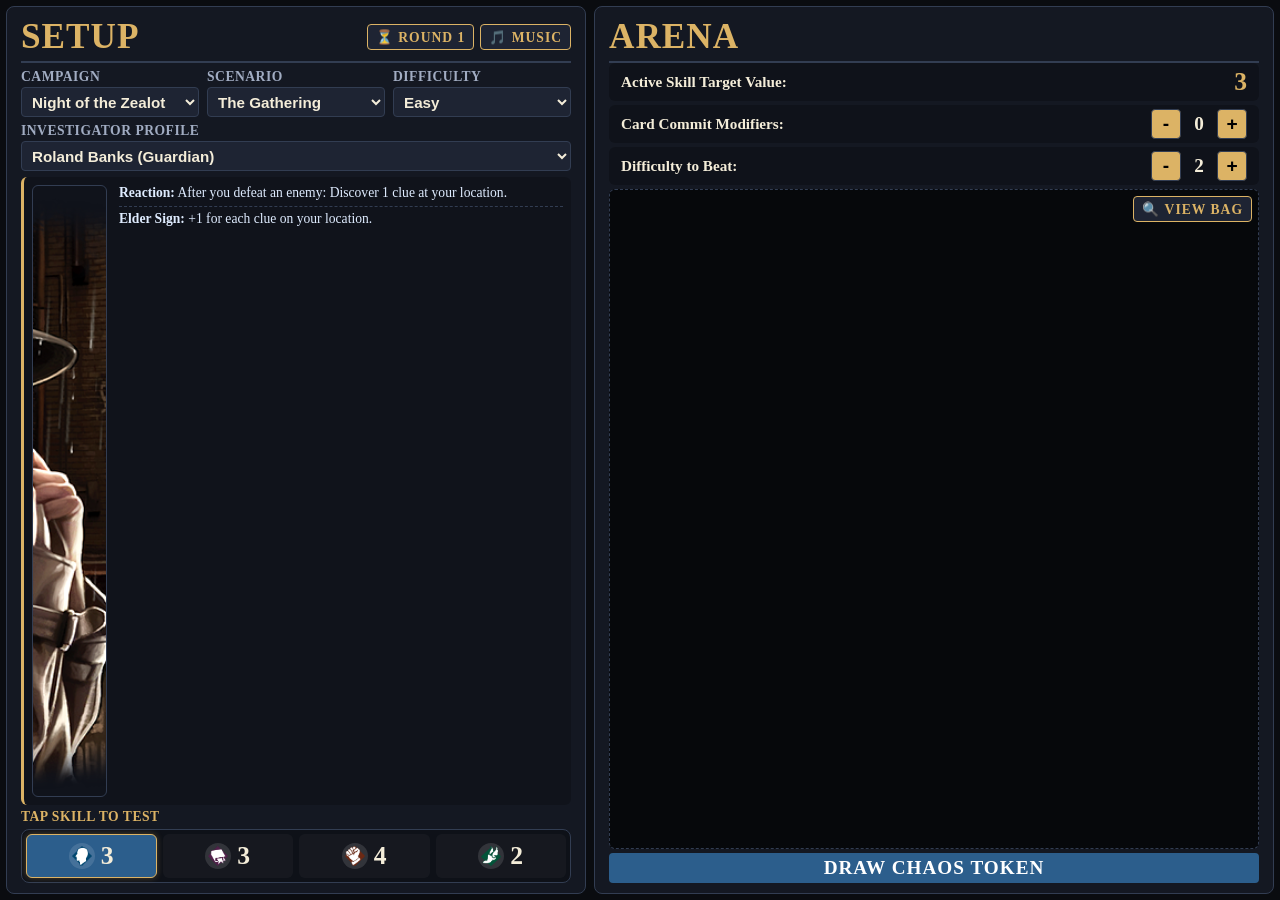
==== index.html @ d0d14a9a "new all versio 2 v2" ====
<!DOCTYPE html>
<html lang="en">
<head>
  <meta charset="UTF-8">
  <meta name="viewport" content="width=device-width, initial-scale=1.0, maximum-scale=1.0, user-scalable=no">
  <title>Arkham Horror Companion App - Enhanced Landscape</title>
  <link rel="icon" href="images/icons/favicon.png">
  <style>
    /* Embed the original Teutonic font family */
    @font-face {
      font-family: 'Teutonic';
      src: url('fonts/teutonic.ttf') format('truetype'),
           url('fonts/Teutonic-Mediaeval.ttf') format('truetype');
      font-weight: normal;
      font-style: normal;
    }

    :root {
      --bg-dark: #0a0c10;
      --panel-bg: #141822;
      --panel-border: #323d52;
      --accent-gold: #dcb365;
      --accent-blue: #2c5e8c;
      --text-light: #f4edd9;
      --text-muted: #a1acc2;
      --success-green: #348a53;
      --fail-red: #aa3333;
      --alert-orange: #ff9900;

      --compact-height: 30px;
    }

    * {
      box-sizing: border-box;
      user-select: none;
      -webkit-tap-highlight-color: transparent;
      margin: 0;
      padding: 0;
    }

    body {
      background-color: var(--bg-dark);
      color: var(--text-light);
      font-family: 'Georgia', serif;
      font-size: 1.15rem;
      width: 100vw;
      height: 100vh;
      overflow: hidden;
      display: flex;
      padding: 6px;
      gap: 8px;
    }

    /* Column Framework */
    .panel {
      background: var(--panel-bg);
      border: 1px solid var(--panel-border);
      border-radius: 8px;
      padding: 10px 14px;
      display: flex;
      flex-direction: column;
      justify-content: space-between;
      height: 100%;
    }

    .left-panel { flex: 1.1; }
    .right-panel { flex: 1.3; }

    h3 {
      font-family: 'Teutonic', 'Georgia', serif;
      font-size: 2.2rem;
      text-transform: uppercase;
      letter-spacing: 1px;
      border-bottom: 2px solid var(--panel-border);
      padding-bottom: 4px;
      color: var(--accent-gold);
      display: flex;
      justify-content: space-between;
      align-items: center;
    }

    .header-controls {
      display: flex;
      gap: 6px;
    }

    /* Form Setup layout rules */
    .setup-row {
      display: grid;
      grid-template-columns: repeat(3, 1fr);
      gap: 8px;
      margin: 6px 0;
    }

    .form-group {
      display: flex;
      flex-direction: column;
    }

    label {
      font-size: 0.85rem;
      font-weight: bold;
      color: var(--text-muted);
      margin-bottom: 2px;
      text-transform: uppercase;
      letter-spacing: 0.5px;
    }

    select {
      width: 100%;
      height: var(--compact-height);
      padding: 0 6px;
      background: #1e2433;
      color: var(--text-light);
      border: 1px solid var(--panel-border);
      border-radius: 4px;
      font-size: 0.95rem;
      font-weight: bold;
    }

    /* Tappable Skill Badge Interface */
    .skills-row {
      display: flex;
      justify-content: space-between;
      background: rgba(0, 0, 0, 0.3);
      padding: 4px;
      border-radius: 8px;
      border: 1px solid var(--panel-border);
      margin-top: 4px;
      gap: 6px;
    }

    .stat-badge {
      flex: 1;
      height: 44px;
      display: flex;
      align-items: center;
      justify-content: center;
      gap: 6px;
      font-family: 'Teutonic', 'Georgia', serif;
      font-weight: bold;
      font-size: 1.6rem;
      cursor: pointer;
      border-radius: 6px;
      border: 1px solid transparent;
      transition: background 0.2s, border-color 0.2s;
      background: rgba(255, 255, 255, 0.03);
    }

    .stat-badge:hover {
      background: rgba(255, 255, 255, 0.08);
    }

    .stat-badge.active-test {
      background: var(--accent-blue);
      border-color: var(--accent-gold);
      box-shadow: 0 0 6px rgba(220, 179, 101, 0.3);
    }

    .stat-circle {
      width: 26px;
      height: 26px;
      border-radius: 50%;
      background: rgba(255, 255, 255, 0.12);
      display: flex;
      align-items: center;
      justify-content: center;
      padding: 3px;
    }

    .stat-circle img {
      width: 100%;
      height: 100%;
      object-fit: contain;
    }

    /* Investigator Layout Profile */
    .profile-card {
      display: flex;
      gap: 12px;
      background: rgba(0, 0, 0, 0.2);
      padding: 8px;
      border-radius: 6px;
      margin: 4px 0;
      flex: 1;
      min-height: 0;
      border-left: 3px solid var(--accent-gold);
      position: relative;
    }

    .portrait {
      width: 75px;
      height: auto;
      border-radius: 6px;
      object-fit: cover;
      border: 1px solid var(--panel-border);
    }

    .ability-text {
      flex: 1;
      font-size: 0.85rem;
      line-height: 1.25;
      overflow-y: auto;
      color: #dfecff;
    }

    /* Visual Active Attention Flag for Elder Sign */
    .elder-flag {
      display: none;
      background: var(--alert-orange);
      color: #000;
      font-family: 'Teutonic', sans-serif;
      font-size: 1rem;
      font-weight: bold;
      text-align: center;
      padding: 4px;
      border-radius: 4px;
      margin-bottom: 4px;
      animation: pulseAlert 1s infinite alternate;
    }

    @keyframes pulseAlert {
      0% { opacity: 0.7; }
      100% { opacity: 1; background: #fff000; }
    }

    /* Calculator Rows */
    .calc-row {
      display: flex;
      justify-content: space-between;
      align-items: center;
      background: rgba(0,0,0,0.25);
      padding: 4px 12px;
      border-radius: 6px;
      margin-bottom: 4px;
      min-height: var(--compact-height);
    }

    .calc-row span {
      font-size: 0.95rem;
      font-weight: bold;
    }

    .counter-control {
      display: flex;
      align-items: center;
      gap: 8px;
    }

    .counter-control button {
      width: var(--compact-height);
      height: var(--compact-height);
      border-radius: 4px;
      border: 1px solid var(--panel-border);
      background: var(--accent-gold);
      color: #000;
      font-size: 1.2rem;
      font-weight: bold;
      cursor: pointer;
      display: flex;
      align-items: center;
      justify-content: center;
    }

    /* Action Buttons */
    .btn {
      width: 100%;
      height: var(--compact-height);
      background: var(--accent-blue);
      color: white;
      border: none;
      border-radius: 4px;
      font-family: 'Teutonic', 'Georgia', serif;
      font-weight: bold;
      font-size: 1.2rem;
      cursor: pointer;
      text-transform: uppercase;
      letter-spacing: 1px;
      display: flex;
      align-items: center;
      justify-content: center;
    }

    .btn-utility {
      background: #1e2433;
      border: 1px solid var(--accent-gold);
      color: var(--accent-gold);
      height: 26px;
      padding: 0 8px;
      font-size: 0.85rem;
      width: auto;
    }

    /* Draw Stage Theatre area */
    .token-theater {
      flex: 1;
      display: flex;
      flex-direction: column;
      align-items: center;
      justify-content: center;
      background: #06080b;
      border: 1px dashed var(--panel-border);
      border-radius: 6px;
      margin-bottom: 4px;
      position: relative;
    }

    .theater-top-controls {
      position: absolute;
      top: 6px;
      right: 6px;
      z-index: 10;
    }

    .animated-token {
      width: 58px;
      height: 58px;
      border-radius: 50%;
      display: flex;
      align-items: center;
      justify-content: center;
      transform: scale(0);
    }

    .animated-token img {
      width: 100%;
      height: 100%;
      object-fit: contain;
    }

    .spin-roll {
      animation: bg3Roll 0.6s cubic-bezier(0.175, 0.885, 0.32, 1.275) forwards;
    }

    @keyframes bg3Roll {
      0% { transform: scale(0.3) rotate(0deg); }
      70% { transform: scale(1.2) rotate(720deg); }
      100% { transform: scale(1) rotate(1080deg); }
    }

    .result-banner {
      font-family: 'Teutonic', 'Georgia', serif;
      font-size: 1.6rem;
      font-weight: bold;
      text-transform: uppercase;
      margin-top: 2px;
    }

    .campaign-rule-ticker {
      font-size: 0.8rem;
      color: var(--text-muted);
      text-align: center;
      padding: 0 8px;
      font-style: italic;
    }

    /* Popover Modal Engines */
    .modal-overlay {
      display: none;
      position: fixed;
      inset: 0;
      background: rgba(0,0,0,0.85);
      z-index: 1000;
      justify-content: center;
      align-items: center;
    }

    .modal-window {
      background: var(--panel-bg);
      border: 2px solid var(--accent-gold);
      border-radius: 8px;
      padding: 16px;
      width: 85%;
      max-width: 500px;
    }

    /* Chaos Bag Viewer Grid Styles */
    .bag-token-grid {
      display: flex;
      flex-wrap: wrap;
      gap: 8px;
      margin: 12px 0;
      max-height: 180px;
      overflow-y: auto;
      background: rgba(0,0,0,0.3);
      padding: 10px;
      border-radius: 6px;
      border: 1px solid var(--panel-border);
    }

    .mini-token-badge {
      background: #1e2433;
      border: 1px solid var(--panel-border);
      padding: 4px 8px;
      border-radius: 4px;
      font-size: 0.9rem;
      font-weight: bold;
      color: var(--accent-gold);
      display: flex;
      align-items: center;
      gap: 4px;
    }

    /* Accessible Audio Controller Dashboard */
    .audio-dashboard {
      background: #06080b;
      padding: 6px 12px;
      border-radius: 6px;
      margin: 8px 0;
      display: flex;
      align-items: center;
      gap: 12px;
      height: 44px;
    }

    .audio-btn {
      background: var(--accent-gold);
      color: #000;
      border: none;
      height: var(--compact-height);
      padding: 0 12px;
      font-size: 0.9rem;
      border-radius: 4px;
      cursor: pointer;
      font-weight: bold;
    }

    .scrubber {
      flex: 1;
      height: var(--compact-height);
      accent-color: var(--accent-gold);
      cursor: pointer;
    }

    .track-list {
      display: flex;
      flex-direction: column;
      gap: 4px;
      max-height: 120px;
      overflow-y: auto;
    }

    .track-item {
      background: #1e2433;
      height: var(--compact-height);
      padding: 0 10px;
      border-radius: 4px;
      cursor: pointer;
      font-size: 0.9rem;
      font-weight: bold;
      display: flex;
      align-items: center;
      justify-content: space-between;
    }

    .track-item.active {
      background: var(--accent-blue);
    }
  </style>
</head>
<body>

  <!-- LEFT PANEL: INFRASTRUCTURE & ACTIVE PROFILE INTERFACE -->
  <div class="panel left-panel">
    <div>
      <h3>Setup 
        <div class="header-controls">
          <button id="btn-round-tracker" class="btn btn-utility" onclick="adjustRound(1)" oncontextmenu="event.preventDefault(); adjustRound(-1);">⏳ Round 1</button>
          <button class="btn btn-utility" onclick="toggleMusicModal(true)">🎵 Music</button>
        </div>
      </h3>
      
      <div class="setup-row">
        <div class="form-group">
          <label>Campaign</label>
          <select id="campaign-select" onchange="updateChaosBag()">
            <option value="notz">Night of the Zealot</option>
            <option value="dunwich">The Dunwich Legacy</option>
            <option value="carcosa">Path to Carcosa</option>
            <option value="brethren">Brethren of Ash</option>
          </select>
        </div>

        <div class="form-group">
          <label>Scenario</label>
          <select id="scenario-select" onchange="updateChaosBag()">
            <!-- Loaded Dynamically -->
          </select>
        </div>

        <div class="form-group">
          <label>Difficulty</label>
          <select id="difficulty-select" onchange="updateChaosBag()">
            <option value="easy" selected>Easy</option>
            <option value="standard">Standard</option>
            <option value="hard">Hard</option>
            <option value="expert">Expert</option>
          </select>
        </div>
      </div>

      <div class="form-group" style="margin-bottom: 2px;">
        <label>Investigator Profile</label>
        <select id="investigator-select" onchange="loadInvestigatorProfile()">
          <!-- Dynamic Generation Loop -->
        </select>
      </div>
    </div>

    <!-- Active Profile Metadata Container with Dynamic Elder Flag Alert Banner -->
    <div class="profile-card">
      <img id="card-portrait" class="portrait" src="images/investigators/roland.png" alt="Portrait">
      <div class="ability-text">
        <div id="elder-sign-alert" class="elder-flag">⚠️ TAKE ACTION: TRIGGER ELDER SIGN!</div>
        <div id="card-ability" style="margin-bottom:4px;"></div>
        <div id="card-elder" style="border-top:1px dashed var(--panel-border); padding-top:4px;"></div>
      </div>
    </div>

    <!-- Tappable Stats Block Header -->
    <div>
      <label style="color: var(--accent-gold); display: block; margin-bottom: 2px;">Tap Skill to Test</label>
      <div class="skills-row">
        <div id="badge-will" class="stat-badge" onclick="selectTestSkill('will')">
          <div class="stat-circle"><img src="images/icons/invest_willpower.png" alt="Will"></div>
          <span id="stat-will">3</span>
        </div>
        <div id="badge-intellect" class="stat-badge" onclick="selectTestSkill('intellect')">
          <div class="stat-circle"><img src="images/icons/invest_intellect.png" alt="Intellect"></div>
          <span id="stat-intellect">3</span>
        </div>
        <div id="badge-combat" class="stat-badge" onclick="selectTestSkill('combat')">
          <div class="stat-circle"><img src="images/icons/invest_combat.png" alt="Combat"></div>
          <span id="stat-combat">4</span>
        </div>
        <div id="badge-agility" class="stat-badge" onclick="selectTestSkill('agility')">
          <div class="stat-circle"><img src="images/icons/invest_agility.png" alt="Agility"></div>
          <span id="stat-agility">2</span>
        </div>
      </div>
    </div>
  </div>

  <!-- RIGHT PANEL: TESTING GROUNDS -->
  <div class="panel right-panel">
    <h3 style="font-size: 2.2rem;">Arena</h3>

    <div class="calc-row">
      <span>Active Skill Target Value:</span>
      <span id="val-base-skill" style="font-family: 'Teutonic', serif; font-size: 1.6rem; color: var(--accent-gold);">3</span>
    </div>

    <div class="calc-row">
      <span>Card Commit Modifiers:</span>
      <div class="counter-control">
        <button onclick="adjustCommit(-1)">-</button>
        <span id="val-commit" style="font-size: 1.2rem; font-weight: bold; min-width: 20px; text-align: center;">0</span>
        <button onclick="adjustCommit(1)">+</button>
      </div>
    </div>

    <div class="calc-row">
      <span>Difficulty to Beat:</span>
      <div class="counter-control">
        <button onclick="adjustTarget(-1)">-</button>
        <span id="val-target" style="font-size: 1.2rem; font-weight: bold; min-width: 20px; text-align: center;">2</span>
        <button onclick="adjustTarget(1)">+</button>
      </div>
    </div>

    <!-- Screen Animation Center Area -->
    <div class="token-theater">
      <div class="theater-top-controls">
        <button class="btn btn-utility" onclick="toggleBagModal(true)">🔍 View Bag</button>
      </div>
      <div id="token-graphic" class="animated-token"></div>
      <div id="test-outcome-msg" class="result-banner"></div>
      <div id="token-effect-desc" class="campaign-rule-ticker"></div>
    </div>

    <button class="btn" onclick="drawChaosToken()">Draw Chaos Token</button>
  </div>

  <!-- PLAYOVER AUDIO SYSTEM CONTAINER MODAL -->
  <div id="music-modal" class="modal-overlay">
    <div class="modal-window">
      <h3 style="margin-bottom: 10px;">Audio Suite</h3>
      <audio id="audio-player" src="music/music01.mp4" loop></audio>

      <div class="audio-dashboard">
        <button class="audio-btn" id="play-btn" onclick="togglePlay()">▶ Play</button>
        <input type="range" id="track-scrubber" class="scrubber" value="0" min="0" max="100" oninput="scrubAudio()">
      </div>

      <div class="track-list">
        <div class="track-item active" onclick="loadTrack(this, 'music/music01.mp4')"><span>Ambient Environment 01</span><span>🎵</span></div>
        <div class="track-item" onclick="loadTrack(this, 'music/music02.mp4')"><span>Ambient Environment 02</span><span>🎵</span></div>
        <div class="track-item" onclick="loadTrack(this, 'music/music03.mp4')"><span>Ambient Environment 03</span><span>🎵</span></div>
      </div>

      <button class="btn" style="margin-top: 14px; background: var(--fail-red);" onclick="toggleMusicModal(false)">Close Audio</button>
    </div>
  </div>

  <!-- CHAOS BAG INSPECTION MODAL -->
  <div id="bag-modal" class="modal-overlay">
    <div class="modal-window">
      <h3 style="margin-bottom: 10px;">Chaos Bag Contents</h3>
      <p style="font-size: 0.85rem; color: var(--text-muted); margin-bottom: 4px;">Current tokens loaded for calculation rules:</p>
      
      <div id="bag-contents-grid" class="bag-token-grid">
        <!-- Loaded Dynamically -->
      </div>

      <button class="btn" style="margin-top: 14px; background: var(--accent-blue);" onclick="toggleBagModal(false)">Back to Arena</button>
    </div>
  </div>

  <script>
    const tokenImageMap = {
      '0': 'images/icons/chaos_0.png', '-1': 'images/icons/chaos_minus1.png', '-2': 'images/icons/chaos_minus2.png',
      '-3': 'images/icons/chaos_minus3.png', '-4': 'images/icons/chaos_minus4.png', '-5': 'images/icons/chaos_minus5.png',
      '-6': 'images/icons/chaos_minus6.png', '-7': 'images/icons/chaos_minus7.png', '-8': 'images/icons/chaos_minus8.png',
      '+1': 'images/icons/chaos_plus1.png',
      '💀': 'images/icons/chaos_skull.png', '👹': 'images/icons/chaos_cultist.png',
      '📜': 'images/icons/chaos_tablet.png', 'AUTO-FAIL': 'images/icons/chaos_fail.png',
      '🌟': 'images/icons/chaos_elder.png'
    };

    const campaignScenarios = {
      notz: [{ id: 'gathering', name: 'The Gathering' }, { id: 'masks', name: 'Midnight Masks' }, { id: 'devourer', name: 'The Devourer Below' }],
      dunwich: [{ id: 'extracurricular', name: 'Extracurricular Activity' }, { id: 'house', name: 'The House Always Wins' }],
      carcosa: [{ id: 'curtain', name: 'Curtain Call' }, { id: 'last_king', name: 'The Last King' }],
      brethren: [{ id: 'flames', name: 'Spreading Flames' }, { id: 'mirrors', name: 'Smoke and Mirrors' }]
    };

    const chaosBagPresets = {
      notz: {
        easy: ['+1', '+1', '0', '0', '0', '-1', '-1', '-1', '-2', '-2', '💀', '👹', '🌟', 'AUTO-FAIL'],
        standard: ['+1', '0', '0', '-1', '-1', '-2', '-3', '-4', '💀', '👹', '📜', 'AUTO-FAIL', '🌟']
      },
      dunwich: {
        easy: ['+1', '+1', '0', '0', '0', '-1', '-1', '-1', '-2', '-3', '💀', '👹', '🌟', 'AUTO-FAIL'],
        standard: ['+1', '0', '-1', '-1', '-2', '-2', '-3', '-4', '💀', '👹', '🌟', 'AUTO-FAIL']
      },
      carcosa: {
        easy: ['+1', '+1', '0', '0', '0', '-1', '-1', '-1', '-2', '-3', '💀', '👹', '🌟', 'AUTO-FAIL'],
        standard: ['+1', '0', '-1', '-1', '-2', '-2', '-3', '-4', '💀', '👹', '🌟', 'AUTO-FAIL']
      },
      brethren: {
        easy: ['+1', '+1', '0', '0', '0', '-1', '-1', '-1', '-2', '-3', '💀', '👹', '🌟', 'AUTO-FAIL'],
        standard: ['+1', '0', '-1', '-1', '-2', '-2', '-3', '-4', '💀', '👹', '🌟', 'AUTO-FAIL']
      }
    };

    const investigators = {
      roland: { name: "Roland Banks", classId: "Guardian", will: 3, intellect: 3, combat: 4, agility: 2, ability: "<b>Reaction:</b> After you defeat an enemy: Discover 1 clue at your location.", elder: "<b>Elder Sign:</b> +1 for each clue on your location.", img: "images/investigators/roland.png" },
      daisy: { name: "Daisy Walker", classId: "Seeker", will: 3, intellect: 5, combat: 2, agility: 2, ability: "Additional action each turn for <b>Tome</b> activities.", elder: "<b>Elder Sign:</b> +0. Draw 1 card for each Tome you control.", img: "images/investigators/daisy.png" },
      skids: { name: '"Skids" O\'Toole', classId: "Rogue", will: 2, intellect: 3, combat: 3, agility: 4, ability: "Spend 2 resources: Take 1 additional action.", elder: "<b>Elder Sign:</b> +2. Gain 2 resources if successful.", img: "images/investigators/skids.png" },
      agnes: { name: "Agnes Baker", classId: "Mystic", will: 5, intellect: 2, combat: 2, agility: 3, ability: "<b>Reaction:</b> After 1 or more horror is placed on you: Deal 1 damage to an enemy at your location.", elder: "<b>Elder Sign:</b> +1. You may heal 1 horror from yourself.", img: "images/investigators/agnes.png" },
      wendy: { name: "Wendy Adams", classId: "Survivor", will: 4, intellect: 3, combat: 1, agility: 4, ability: "Discard a card from your hand: Redraw a chaos token from the bag. (Limit once per test).", elder: "<b>Elder Sign:</b> +0. If Wendy's Amulet is in play, you automatically succeed.", img: "images/investigators/wendy.png" }
    };

    let currentBag = [];
    let selectedSkill = 'will';
    let commitVal = 0;
    let targetVal = 2;
    let currentGameRound = 1;

    function initializeApp() {
      buildInvestigatorDropdown();
      updateChaosBag();
      loadInvestigatorProfile();
    }

    function adjustRound(delta) {
      currentGameRound = Math.max(1, currentGameRound + delta);
      document.getElementById('btn-round-tracker').innerText = `⏳ Round ${currentGameRound}`;
    }

    function buildInvestigatorDropdown() {
      const select = document.getElementById('investigator-select');
      select.innerHTML = '';
      for (const [key, profile] of Object.entries(investigators)) {
        const opt = document.createElement('option');
        opt.value = key;
        opt.innerText = `${profile.name} (${profile.classId})`;
        select.appendChild(opt);
      }
    }

    function updateChaosBag() {
      const camp = document.getElementById('campaign-select').value;
      const diff = document.getElementById('difficulty-select').value;
      
      const scenSelect = document.getElementById('scenario-select');
      scenSelect.innerHTML = '';
      campaignScenarios[camp].forEach(s => {
        const opt = document.createElement('option');
        opt.value = s.id; opt.innerText = s.name;
        scenSelect.appendChild(opt);
      });
      
      currentBag = [...(chaosBagPresets[camp]?.[diff] || chaosBagPresets[camp]?.standard || chaosBagPresets.notz.standard)];
      populateBagInspector();
    }

    function populateBagInspector() {
      const grid = document.getElementById('bag-contents-grid');
      grid.innerHTML = '';
      currentBag.forEach(token => {
        const badge = document.createElement('span');
        badge.className = 'mini-token-badge';
        badge.innerText = token;
        grid.appendChild(badge);
      });
    }

    function toggleBagModal(open) {
      document.getElementById('bag-modal').style.display = open ? 'flex' : 'none';
    }

    function loadInvestigatorProfile() {
      const id = document.getElementById('investigator-select').value;
      const profile = investigators[id];

      document.getElementById('stat-will').innerText = profile.will;
      document.getElementById('stat-intellect').innerText = profile.intellect;
      document.getElementById('stat-combat').innerText = profile.combat;
      document.getElementById('stat-agility').innerText = profile.agility;
      document.getElementById('card-ability').innerHTML = profile.ability;
      document.getElementById('card-elder').innerHTML = profile.elder;
      document.getElementById('card-portrait').src = profile.img;
      document.getElementById('elder-sign-alert').style.display = 'none';

      selectTestSkill(selectedSkill);
    }

    function selectTestSkill(skillKey) {
      selectedSkill = skillKey;
      document.querySelectorAll('.stat-badge').forEach(b => b.classList.remove('active-test'));
      document.getElementById(`badge-${skillKey}`).classList.add('active-test');

      const id = document.getElementById('investigator-select').value;
      document.getElementById('val-base-skill').innerText = investigators[id][skillKey];
    }

    function adjustCommit(delta) {
      commitVal = Math.max(-5, commitVal + delta);
      document.getElementById('val-commit').innerText = commitVal;
    }

    function adjustTarget(delta) {
      targetVal = Math.max(0, targetVal + delta);
      document.getElementById('val-target').innerText = targetVal;
    }

    function drawChaosToken() {
      if(currentBag.length === 0) return;

      const graphic = document.getElementById('token-graphic');
      const outcomeText = document.getElementById('test-outcome-msg');
      const alertBanner = document.getElementById('elder-sign-alert');

      graphic.classList.remove('spin-roll');
      graphic.style.transform = "scale(0)";
      outcomeText.innerText = '';
      alertBanner.style.display = 'none';

      void graphic.offsetWidth;

      const pickedToken = currentBag[Math.floor(Math.random() * currentBag.length)];
      let numericModifier = parseInt(pickedToken) || 0;
      if (pickedToken === '🌟') numericModifier = 2;
      if (pickedToken === 'AUTO-FAIL') numericModifier = -99;

      const id = document.getElementById('investigator-select').value;
      const testPassed = (pickedToken !== 'AUTO-FAIL') && ((investigators[id][selectedSkill] + commitVal + numericModifier) >= targetVal);

      if(tokenImageMap[pickedToken]) {
        graphic.innerHTML = `<img src="${tokenImageMap[pickedToken]}" alt="token">`;
      } else {
        graphic.innerHTML = `<div style="color:white; font-size:1.4rem;">${pickedToken}</div>`;
      }

      graphic.classList.add('spin-roll');

      setTimeout(() => {
        outcomeText.innerText = testPassed ? "Succeeded!" : "Failed!";
        outcomeText.style.color = testPassed ? "var(--success-green)" : "var(--fail-red)";

        if (pickedToken === '🌟') {
          alertBanner.style.display = 'block';
        }
      }, 600);
    }

    const audioPlayer = document.getElementById('audio-player');
    const playBtn = document.getElementById('play-btn');
    const scrubber = document.getElementById('track-scrubber');

    function toggleMusicModal(open) { document.getElementById('music-modal').style.display = open ? 'flex' : 'none'; }
    function togglePlay() {
      if(audioPlayer.paused) { audioPlayer.play().then(() => playBtn.innerText = "⏸ Pause"); } 
      else { audioPlayer.pause(); playBtn.innerText = "▶ Play"; }
    }
    audioPlayer.addEventListener('timeupdate', () => { if(audioPlayer.duration) scrubber.value = (audioPlayer.currentTime / audioPlayer.duration) * 100; });
    function scrubAudio() { if(audioPlayer.duration) audioPlayer.currentTime = (scrubber.value / 100) * audioPlayer.duration; }
    function loadTrack(el, source) {
      document.querySelectorAll('.track-item').forEach(i => i.classList.remove('active'));
      el.classList.add('active');
      audioPlayer.src = source;
      audioPlayer.play().then(() => playBtn.innerText = "⏸ Pause");
    }

    window.onload = initializeApp;
  </script>
</body>
</html>
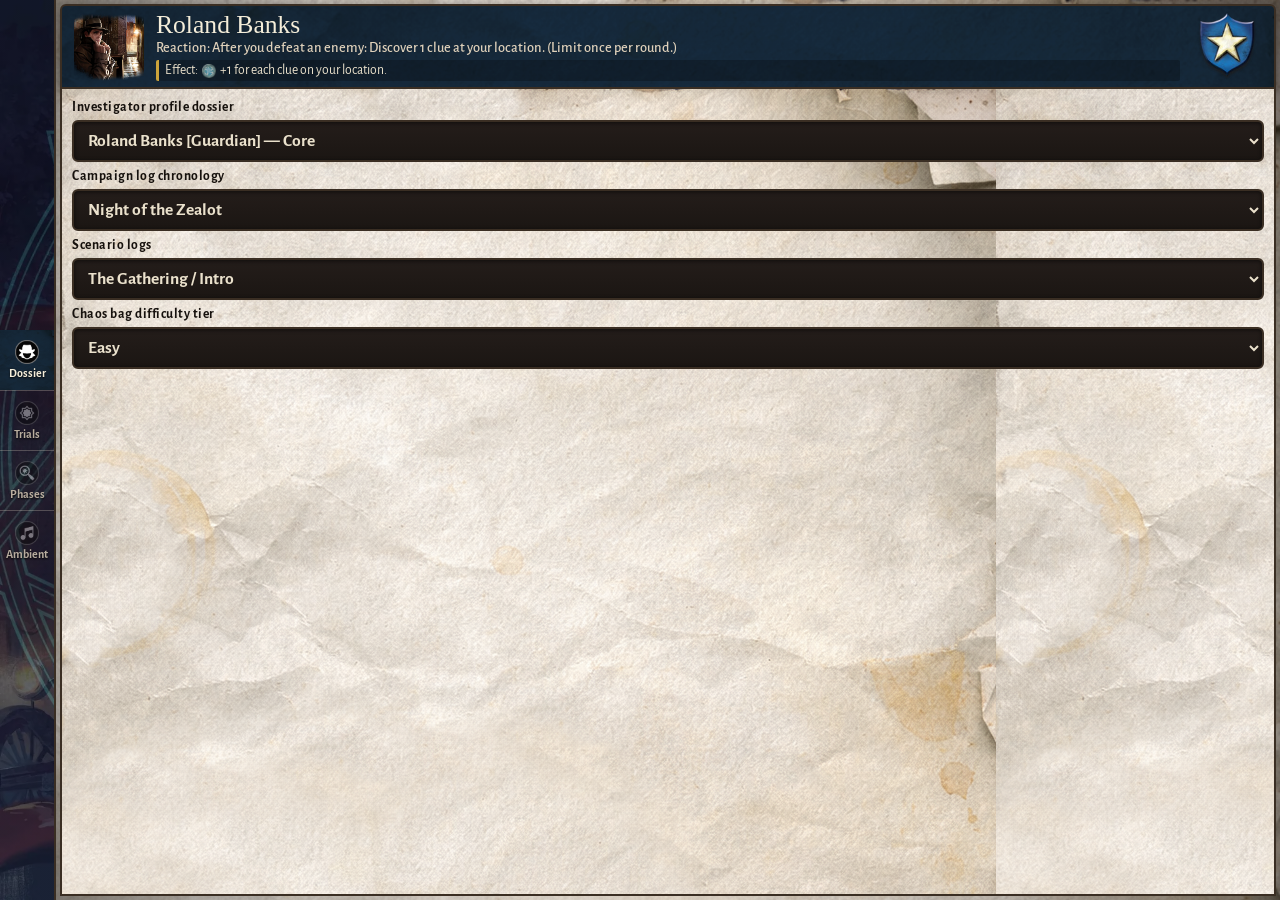
==== commit 9a67d31d: "All new All new" ====
--- a/index.html
+++ b/index.html
@@ -3,494 +3,82 @@
 <head>
   <meta charset="UTF-8">
   <meta name="viewport" content="width=device-width, initial-scale=1.0, maximum-scale=1.0, user-scalable=no">
-  <title>Arkham Horror Companion App - Enhanced Landscape</title>
-  <link rel="icon" href="images/icons/favicon.png">
-  <style>
-    /* Embed the original Teutonic font family */
-    @font-face {
-      font-family: 'Teutonic';
-      src: url('fonts/teutonic.ttf') format('truetype'),
-           url('fonts/Teutonic-Mediaeval.ttf') format('truetype');
-      font-weight: normal;
-      font-style: normal;
-    }
-
-    :root {
-      --bg-dark: #0a0c10;
-      --panel-bg: #141822;
-      --panel-border: #323d52;
-      --accent-gold: #dcb365;
-      --accent-blue: #2c5e8c;
-      --text-light: #f4edd9;
-      --text-muted: #a1acc2;
-      --success-green: #348a53;
-      --fail-red: #aa3333;
-      --alert-orange: #ff9900;
-
-      --compact-height: 30px;
-    }
-
-    * {
-      box-sizing: border-box;
-      user-select: none;
-      -webkit-tap-highlight-color: transparent;
-      margin: 0;
-      padding: 0;
-    }
-
-    body {
-      background-color: var(--bg-dark);
-      color: var(--text-light);
-      font-family: 'Georgia', serif;
-      font-size: 1.15rem;
-      width: 100vw;
-      height: 100vh;
-      overflow: hidden;
-      display: flex;
-      padding: 6px;
-      gap: 8px;
-    }
-
-    /* Column Framework */
-    .panel {
-      background: var(--panel-bg);
-      border: 1px solid var(--panel-border);
-      border-radius: 8px;
-      padding: 10px 14px;
-      display: flex;
-      flex-direction: column;
-      justify-content: space-between;
-      height: 100%;
-    }
-
-    .left-panel { flex: 1.1; }
-    .right-panel { flex: 1.3; }
-
-    h3 {
-      font-family: 'Teutonic', 'Georgia', serif;
-      font-size: 2.2rem;
-      text-transform: uppercase;
-      letter-spacing: 1px;
-      border-bottom: 2px solid var(--panel-border);
-      padding-bottom: 4px;
-      color: var(--accent-gold);
-      display: flex;
-      justify-content: space-between;
-      align-items: center;
-    }
-
-    .header-controls {
-      display: flex;
-      gap: 6px;
-    }
-
-    /* Form Setup layout rules */
-    .setup-row {
-      display: grid;
-      grid-template-columns: repeat(3, 1fr);
-      gap: 8px;
-      margin: 6px 0;
-    }
-
-    .form-group {
-      display: flex;
-      flex-direction: column;
-    }
-
-    label {
-      font-size: 0.85rem;
-      font-weight: bold;
-      color: var(--text-muted);
-      margin-bottom: 2px;
-      text-transform: uppercase;
-      letter-spacing: 0.5px;
-    }
-
-    select {
-      width: 100%;
-      height: var(--compact-height);
-      padding: 0 6px;
-      background: #1e2433;
-      color: var(--text-light);
-      border: 1px solid var(--panel-border);
-      border-radius: 4px;
-      font-size: 0.95rem;
-      font-weight: bold;
-    }
-
-    /* Tappable Skill Badge Interface */
-    .skills-row {
-      display: flex;
-      justify-content: space-between;
-      background: rgba(0, 0, 0, 0.3);
-      padding: 4px;
-      border-radius: 8px;
-      border: 1px solid var(--panel-border);
-      margin-top: 4px;
-      gap: 6px;
-    }
-
-    .stat-badge {
-      flex: 1;
-      height: 44px;
-      display: flex;
-      align-items: center;
-      justify-content: center;
-      gap: 6px;
-      font-family: 'Teutonic', 'Georgia', serif;
-      font-weight: bold;
-      font-size: 1.6rem;
-      cursor: pointer;
-      border-radius: 6px;
-      border: 1px solid transparent;
-      transition: background 0.2s, border-color 0.2s;
-      background: rgba(255, 255, 255, 0.03);
-    }
-
-    .stat-badge:hover {
-      background: rgba(255, 255, 255, 0.08);
-    }
-
-    .stat-badge.active-test {
-      background: var(--accent-blue);
-      border-color: var(--accent-gold);
-      box-shadow: 0 0 6px rgba(220, 179, 101, 0.3);
-    }
-
-    .stat-circle {
-      width: 26px;
-      height: 26px;
-      border-radius: 50%;
-      background: rgba(255, 255, 255, 0.12);
-      display: flex;
-      align-items: center;
-      justify-content: center;
-      padding: 3px;
-    }
-
-    .stat-circle img {
-      width: 100%;
-      height: 100%;
-      object-fit: contain;
-    }
-
-    /* Investigator Layout Profile */
-    .profile-card {
-      display: flex;
-      gap: 12px;
-      background: rgba(0, 0, 0, 0.2);
-      padding: 8px;
-      border-radius: 6px;
-      margin: 4px 0;
-      flex: 1;
-      min-height: 0;
-      border-left: 3px solid var(--accent-gold);
-      position: relative;
-    }
-
-    .portrait {
-      width: 75px;
-      height: auto;
-      border-radius: 6px;
-      object-fit: cover;
-      border: 1px solid var(--panel-border);
-    }
-
-    .ability-text {
-      flex: 1;
-      font-size: 0.85rem;
-      line-height: 1.25;
-      overflow-y: auto;
-      color: #dfecff;
-    }
-
-    /* Visual Active Attention Flag for Elder Sign */
-    .elder-flag {
-      display: none;
-      background: var(--alert-orange);
-      color: #000;
-      font-family: 'Teutonic', sans-serif;
-      font-size: 1rem;
-      font-weight: bold;
-      text-align: center;
-      padding: 4px;
-      border-radius: 4px;
-      margin-bottom: 4px;
-      animation: pulseAlert 1s infinite alternate;
-    }
-
-    @keyframes pulseAlert {
-      0% { opacity: 0.7; }
-      100% { opacity: 1; background: #fff000; }
-    }
-
-    /* Calculator Rows */
-    .calc-row {
-      display: flex;
-      justify-content: space-between;
-      align-items: center;
-      background: rgba(0,0,0,0.25);
-      padding: 4px 12px;
-      border-radius: 6px;
-      margin-bottom: 4px;
-      min-height: var(--compact-height);
-    }
-
-    .calc-row span {
-      font-size: 0.95rem;
-      font-weight: bold;
-    }
-
-    .counter-control {
-      display: flex;
-      align-items: center;
-      gap: 8px;
-    }
-
-    .counter-control button {
-      width: var(--compact-height);
-      height: var(--compact-height);
-      border-radius: 4px;
-      border: 1px solid var(--panel-border);
-      background: var(--accent-gold);
-      color: #000;
-      font-size: 1.2rem;
-      font-weight: bold;
-      cursor: pointer;
-      display: flex;
-      align-items: center;
-      justify-content: center;
-    }
-
-    /* Action Buttons */
-    .btn {
-      width: 100%;
-      height: var(--compact-height);
-      background: var(--accent-blue);
-      color: white;
-      border: none;
-      border-radius: 4px;
-      font-family: 'Teutonic', 'Georgia', serif;
-      font-weight: bold;
-      font-size: 1.2rem;
-      cursor: pointer;
-      text-transform: uppercase;
-      letter-spacing: 1px;
-      display: flex;
-      align-items: center;
-      justify-content: center;
-    }
-
-    .btn-utility {
-      background: #1e2433;
-      border: 1px solid var(--accent-gold);
-      color: var(--accent-gold);
-      height: 26px;
-      padding: 0 8px;
-      font-size: 0.85rem;
-      width: auto;
-    }
-
-    /* Draw Stage Theatre area */
-    .token-theater {
-      flex: 1;
-      display: flex;
-      flex-direction: column;
-      align-items: center;
-      justify-content: center;
-      background: #06080b;
-      border: 1px dashed var(--panel-border);
-      border-radius: 6px;
-      margin-bottom: 4px;
-      position: relative;
-    }
-
-    .theater-top-controls {
-      position: absolute;
-      top: 6px;
-      right: 6px;
-      z-index: 10;
-    }
-
-    .animated-token {
-      width: 58px;
-      height: 58px;
-      border-radius: 50%;
-      display: flex;
-      align-items: center;
-      justify-content: center;
-      transform: scale(0);
-    }
-
-    .animated-token img {
-      width: 100%;
-      height: 100%;
-      object-fit: contain;
-    }
-
-    .spin-roll {
-      animation: bg3Roll 0.6s cubic-bezier(0.175, 0.885, 0.32, 1.275) forwards;
-    }
-
-    @keyframes bg3Roll {
-      0% { transform: scale(0.3) rotate(0deg); }
-      70% { transform: scale(1.2) rotate(720deg); }
-      100% { transform: scale(1) rotate(1080deg); }
-    }
-
-    .result-banner {
-      font-family: 'Teutonic', 'Georgia', serif;
-      font-size: 1.6rem;
-      font-weight: bold;
-      text-transform: uppercase;
-      margin-top: 2px;
-    }
-
-    .campaign-rule-ticker {
-      font-size: 0.8rem;
-      color: var(--text-muted);
-      text-align: center;
-      padding: 0 8px;
-      font-style: italic;
-    }
-
-    /* Popover Modal Engines */
-    .modal-overlay {
-      display: none;
-      position: fixed;
-      inset: 0;
-      background: rgba(0,0,0,0.85);
-      z-index: 1000;
-      justify-content: center;
-      align-items: center;
-    }
-
-    .modal-window {
-      background: var(--panel-bg);
-      border: 2px solid var(--accent-gold);
-      border-radius: 8px;
-      padding: 16px;
-      width: 85%;
-      max-width: 500px;
-    }
-
-    /* Chaos Bag Viewer Grid Styles */
-    .bag-token-grid {
-      display: flex;
-      flex-wrap: wrap;
-      gap: 8px;
-      margin: 12px 0;
-      max-height: 180px;
-      overflow-y: auto;
-      background: rgba(0,0,0,0.3);
-      padding: 10px;
-      border-radius: 6px;
-      border: 1px solid var(--panel-border);
-    }
-
-    .mini-token-badge {
-      background: #1e2433;
-      border: 1px solid var(--panel-border);
-      padding: 4px 8px;
-      border-radius: 4px;
-      font-size: 0.9rem;
-      font-weight: bold;
-      color: var(--accent-gold);
-      display: flex;
-      align-items: center;
-      gap: 4px;
-    }
-
-    /* Accessible Audio Controller Dashboard */
-    .audio-dashboard {
-      background: #06080b;
-      padding: 6px 12px;
-      border-radius: 6px;
-      margin: 8px 0;
-      display: flex;
-      align-items: center;
-      gap: 12px;
-      height: 44px;
-    }
-
-    .audio-btn {
-      background: var(--accent-gold);
-      color: #000;
-      border: none;
-      height: var(--compact-height);
-      padding: 0 12px;
-      font-size: 0.9rem;
-      border-radius: 4px;
-      cursor: pointer;
-      font-weight: bold;
-    }
-
-    .scrubber {
-      flex: 1;
-      height: var(--compact-height);
-      accent-color: var(--accent-gold);
-      cursor: pointer;
-    }
-
-    .track-list {
-      display: flex;
-      flex-direction: column;
-      gap: 4px;
-      max-height: 120px;
-      overflow-y: auto;
-    }
-
-    .track-item {
-      background: #1e2433;
-      height: var(--compact-height);
-      padding: 0 10px;
-      border-radius: 4px;
-      cursor: pointer;
-      font-size: 0.9rem;
-      font-weight: bold;
-      display: flex;
-      align-items: center;
-      justify-content: space-between;
-    }
-
-    .track-item.active {
-      background: var(--accent-blue);
-    }
-  </style>
+  <title>Arkham Horror Companion App - Dossier Notebook</title>
+  <link rel="stylesheet" href="styles.css">
 </head>
 <body>
 
-  <!-- LEFT PANEL: INFRASTRUCTURE & ACTIVE PROFILE INTERFACE -->
-  <div class="panel left-panel">
-    <div>
-      <h3>Setup 
-        <div class="header-controls">
-          <button id="btn-round-tracker" class="btn btn-utility" onclick="adjustRound(1)" oncontextmenu="event.preventDefault(); adjustRound(-1);">⏳ Round 1</button>
-          <button class="btn btn-utility" onclick="toggleMusicModal(true)">🎵 Music</button>
-        </div>
-      </h3>
-      
-      <div class="setup-row">
+  <!-- PROFILE BANNER -->
+  <div class="investigator-sticky-header" id="dynamic-class-skin">
+    <div class="header-portrait-frame">
+      <img id="card-portrait" class="header-portrait" src="images/investigators/roland.png" alt="Portrait">
+    </div>
+    <div class="header-meta">
+      <div class="header-top-row">
+        <h2 id="card-name">Roland Banks</h2>
+      </div>
+      <div id="card-ability" class="ability-snippet">Reaction: After you defeat an enemy: Discover 1 clue at your location. (Limit once per round.)</div>
+      <div class="header-elder-rule-box" id="card-elder">Effect: <img src="images/icons/chaos_eldersign.png" class="token-icon" alt="Elder Sign"> +1 for each clue on your location.</div>
+    </div>
+    <img id="class-mood-badge" class="class-mood-icon" src="images/icons/class_guardian.png" alt="Class Badge">
+  </div>
+
+  <!-- PANELS VIEWPORT -->
+  <div class="main-viewport">
+    
+    <!-- TAB 1: SETUP -->
+    <div id="view-setup" class="view-panel active-view">
+      <div class="setup-grid">
+        
         <div class="form-group">
-          <label>Campaign</label>
-          <select id="campaign-select" onchange="updateChaosBag()">
+          <label>Investigator profile dossier</label>
+          <select id="investigator-select" onchange="loadInvestigatorProfileManual()">
+            <option value="roland">Roland Banks [Guardian] — Core</option>
+            <option value="daisy">Daisy Walker [Seeker] — Core</option>
+            <option value="skids">"Skids" O'Toole [Rogue] — Core</option>
+            <option value="agnes">Agnes Baker [Mystic] — Core</option>
+            <option value="wendy">Wendy Adams [Survivor] — Core</option>
+            <option value="zoey">Zoey Samaras [Guardian] — Dunwich</option>
+            <option value="rex">Rex Murphy [Seeker] — Dunwich</option>
+            <option value="jenny">Jenny Barnes [Rogue] — Dunwich</option>
+            <option value="jim">Jim Culver [Mystic] — Dunwich</option>
+            <option value="pete">"Ashcan" Pete [Survivor] — Dunwich</option>
+            <option value="mark">Mark Harrigan [Guardian] — Carcosa</option>
+            <option value="minh">Minh Thi Phan [Seeker] — Carcosa</option>
+            <option value="sefina">Sefina Rousseau [Rogue] — Carcosa</option>
+            <option value="akachi">Akachi Onyele [Mystic] — Carcosa</option>
+            <option value="yorick">William Yorick [Survivor] — Carcosa</option>
+            <option value="lola">Lola Hayes [Neutral] — Carcosa</option>
+            <option value="daniela">Daniela Reyes [Guardian] — Edge of the Earth</option>
+            <option value="joe">Joe Diamond [Seeker] — Circle Undone</option>
+            <option value="trish">Trish Scarborough [Rogue] — Innsmouth</option>
+            <option value="dexter">Dexter Drake [Mystic] — Innsmouth</option>
+            <option value="isabelle">Isabelle Barnes [Survivor] — Custom</option>
+          </select>
+        </div>
+
+		<div class="form-group">
+          <label>Campaign log chronology</label>
+          <select id="campaign-select" onchange="syncDifficultyBagLayout()">
             <option value="notz">Night of the Zealot</option>
             <option value="dunwich">The Dunwich Legacy</option>
             <option value="carcosa">Path to Carcosa</option>
-            <option value="brethren">Brethren of Ash</option>
+            <option value="ash">Brethren of Ash (2026)</option>
           </select>
         </div>
 
         <div class="form-group">
-          <label>Scenario</label>
-          <select id="scenario-select" onchange="updateChaosBag()">
-            <!-- Loaded Dynamically -->
+          <label>Scenario logs</label>
+          <select id="scenario-select" onchange="syncDifficultyBagLayout()">
+            <option value="scen1">The Gathering / Intro</option>
+            <option value="scen2">Midnight Masks / Chapter II</option>
+            <option value="scen3">The Devourer Below</option>
           </select>
         </div>
 
         <div class="form-group">
-          <label>Difficulty</label>
-          <select id="difficulty-select" onchange="updateChaosBag()">
+          <label>Chaos bag difficulty tier</label>
+          <select id="difficulty-select" onchange="syncDifficultyBagLayout()">
             <option value="easy" selected>Easy</option>
             <option value="standard">Standard</option>
             <option value="hard">Hard</option>
@@ -498,322 +86,191 @@
           </select>
         </div>
       </div>
-
-      <div class="form-group" style="margin-bottom: 2px;">
-        <label>Investigator Profile</label>
-        <select id="investigator-select" onchange="loadInvestigatorProfile()">
-          <!-- Dynamic Generation Loop -->
-        </select>
-      </div>
-    </div>
-
-    <!-- Active Profile Metadata Container with Dynamic Elder Flag Alert Banner -->
-    <div class="profile-card">
-      <img id="card-portrait" class="portrait" src="images/investigators/roland.png" alt="Portrait">
-      <div class="ability-text">
-        <div id="elder-sign-alert" class="elder-flag">⚠️ TAKE ACTION: TRIGGER ELDER SIGN!</div>
-        <div id="card-ability" style="margin-bottom:4px;"></div>
-        <div id="card-elder" style="border-top:1px dashed var(--panel-border); padding-top:4px;"></div>
-      </div>
-    </div>
-
-    <!-- Tappable Stats Block Header -->
-    <div>
-      <label style="color: var(--accent-gold); display: block; margin-bottom: 2px;">Tap Skill to Test</label>
-      <div class="skills-row">
-        <div id="badge-will" class="stat-badge" onclick="selectTestSkill('will')">
-          <div class="stat-circle"><img src="images/icons/invest_willpower.png" alt="Will"></div>
-          <span id="stat-will">3</span>
-        </div>
-        <div id="badge-intellect" class="stat-badge" onclick="selectTestSkill('intellect')">
-          <div class="stat-circle"><img src="images/icons/invest_intellect.png" alt="Intellect"></div>
-          <span id="stat-intellect">3</span>
-        </div>
-        <div id="badge-combat" class="stat-badge" onclick="selectTestSkill('combat')">
-          <div class="stat-circle"><img src="images/icons/invest_combat.png" alt="Combat"></div>
-          <span id="stat-combat">4</span>
-        </div>
-        <div id="badge-agility" class="stat-badge" onclick="selectTestSkill('agility')">
-          <div class="stat-circle"><img src="images/icons/invest_agility.png" alt="Agility"></div>
-          <span id="stat-agility">2</span>
-        </div>
-      </div>
-    </div>
-  </div>
-
-  <!-- RIGHT PANEL: TESTING GROUNDS -->
-  <div class="panel right-panel">
-    <h3 style="font-size: 2.2rem;">Arena</h3>
-
-    <div class="calc-row">
-      <span>Active Skill Target Value:</span>
-      <span id="val-base-skill" style="font-family: 'Teutonic', serif; font-size: 1.6rem; color: var(--accent-gold);">3</span>
-    </div>
-
-    <div class="calc-row">
-      <span>Card Commit Modifiers:</span>
-      <div class="counter-control">
-        <button onclick="adjustCommit(-1)">-</button>
-        <span id="val-commit" style="font-size: 1.2rem; font-weight: bold; min-width: 20px; text-align: center;">0</span>
-        <button onclick="adjustCommit(1)">+</button>
-      </div>
-    </div>
-
-    <div class="calc-row">
-      <span>Difficulty to Beat:</span>
-      <div class="counter-control">
-        <button onclick="adjustTarget(-1)">-</button>
-        <span id="val-target" style="font-size: 1.2rem; font-weight: bold; min-width: 20px; text-align: center;">2</span>
-        <button onclick="adjustTarget(1)">+</button>
-      </div>
-    </div>
-
-    <!-- Screen Animation Center Area -->
-    <div class="token-theater">
-      <div class="theater-top-controls">
-        <button class="btn btn-utility" onclick="toggleBagModal(true)">🔍 View Bag</button>
-      </div>
-      <div id="token-graphic" class="animated-token"></div>
-      <div id="test-outcome-msg" class="result-banner"></div>
-      <div id="token-effect-desc" class="campaign-rule-ticker"></div>
-    </div>
-
-    <button class="btn" onclick="drawChaosToken()">Draw Chaos Token</button>
-  </div>
-
-  <!-- PLAYOVER AUDIO SYSTEM CONTAINER MODAL -->
-  <div id="music-modal" class="modal-overlay">
-    <div class="modal-window">
-      <h3 style="margin-bottom: 10px;">Audio Suite</h3>
-      <audio id="audio-player" src="music/music01.mp4" loop></audio>
-
-      <div class="audio-dashboard">
-        <button class="audio-btn" id="play-btn" onclick="togglePlay()">▶ Play</button>
-        <input type="range" id="track-scrubber" class="scrubber" value="0" min="0" max="100" oninput="scrubAudio()">
-      </div>
-
-      <div class="track-list">
-        <div class="track-item active" onclick="loadTrack(this, 'music/music01.mp4')"><span>Ambient Environment 01</span><span>🎵</span></div>
-        <div class="track-item" onclick="loadTrack(this, 'music/music02.mp4')"><span>Ambient Environment 02</span><span>🎵</span></div>
-        <div class="track-item" onclick="loadTrack(this, 'music/music03.mp4')"><span>Ambient Environment 03</span><span>🎵</span></div>
-      </div>
-
-      <button class="btn" style="margin-top: 14px; background: var(--fail-red);" onclick="toggleMusicModal(false)">Close Audio</button>
-    </div>
-  </div>
-
-  <!-- CHAOS BAG INSPECTION MODAL -->
-  <div id="bag-modal" class="modal-overlay">
-    <div class="modal-window">
-      <h3 style="margin-bottom: 10px;">Chaos Bag Contents</h3>
-      <p style="font-size: 0.85rem; color: var(--text-muted); margin-bottom: 4px;">Current tokens loaded for calculation rules:</p>
-      
+    </div>
+
+    <!-- TAB 2: TRIALS -->
+    <div id="view-arena" class="view-panel">
+      <div class="arena-split">
+        <div class="arena-left">
+          
+          <div class="calc-row shroud-row">
+            <span class="shroud-label">Shroud value:</span>
+            <div class="counter-control bonus-skill-control">
+              <button onclick="adjustCounter('val-target', -1)">-</button>
+              <span id="val-target" style="font-family:'Teutonic'; font-size: 1.5rem; min-width: 20px; text-align: center; color:var(--fail-red);">2</span>
+              <button onclick="adjustCounter('val-target', 1)">+</button>
+            </div>
+          </div>
+
+          <hr class="skills-divider">
+          <div class="skills-row">
+            <div id="badge-will" class="stat-badge active-test" onclick="selectSkillManual('will', 3)">
+              <div class="stat-circle"><img src="images/icons/invest_willpower.png" alt="W"></div>
+              <span id="stat-will">3</span>
+            </div>
+            <div id="badge-intellect" class="stat-badge" onclick="selectSkillManual('intellect', 3)">
+              <div class="stat-circle"><img src="images/icons/invest_intellect.png" alt="I"></div>
+              <span id="stat-intellect">3</span>
+            </div>
+            <div id="badge-combat" class="stat-badge" onclick="selectSkillManual('combat', 4)">
+              <div class="stat-circle"><img src="images/icons/invest_combat.png" alt="C"></div>
+              <span id="stat-combat">4</span>
+            </div>
+            <div id="badge-agility" class="stat-badge" onclick="selectSkillManual('agility', 2)">
+              <div class="stat-circle"><img src="images/icons/invest_agility.png" alt="A"></div>
+              <span id="stat-agility">2</span>
+            </div>
+          </div>
+
+          <div class="calc-row bonus-skills-row">
+            <div class="bonus-skill-label">
+              <img id="bonus-skill-icon" class="bonus-skill-icon" src="images/icons/invest_willpower.png" alt="Selected skill">
+              <span>Bonus skills:</span>
+            </div>
+            <div class="counter-control bonus-skill-control">
+              <button onclick="adjustCounter('val-commit', -1)">-</button>
+              <span id="val-commit" style="font-size: 1.2rem; min-width: 20px; text-align: center;">0</span>
+              <button onclick="adjustCounter('val-commit', 1)">+</button>
+            </div>
+          </div>
+          <hr class="skills-divider">
+          <div class="chaos-draw-controls">
+            <button class="btn bag-button" onclick="toggleBagPopover(true)" aria-label="Show chaos bag">👜</button>
+            <button class="btn draw-chaos-button" onclick="drawSimpleToken()">Draw Chaos Token</button>
+          </div>
+        </div>
+
+        <div class="arena-right">
+          <div class="token-theater">
+            <div id="token-graphic" class="animated-token"></div>
+            <div id="test-outcome-msg" class="result-banner"></div>
+            <div id="token-effect-msg" class="token-effect-text"></div>
+          </div>
+        </div>
+      </div>
+    </div>
+
+    <!-- TAB 3: PHASES -->
+    <div id="view-rounds" class="view-panel">
+      <div class="phase-columns-board">
+        <div id="phase-card-0" class="phase-column-card">
+          <div class="phase-header-wrapper" onclick="togglePhaseActivation(0)">
+            <img src="images/icons/phase_mythos.png" class="phase-icon" alt="Mythos">
+            <div class="phase-header-text">
+              <h4>I. Mythos</h4>
+            </div>
+          </div>
+          <div class="subtask-box" onclick="event.stopPropagation()">
+            <label class="subtask-item"><input type="checkbox" onclick="checkSubtaskProgress(0)"><img src="images/icons/phase_step_horror.png" class="step-icon" alt=""><span>Place 1 doom on agenda</span></label>
+            <label class="subtask-item"><input type="checkbox" onclick="checkSubtaskProgress(0)"><img src="images/icons/phase_step_doomthreshold.png" class="step-icon" alt=""><span>Check doom threshold limit</span></label>
+            <label class="subtask-item"><input type="checkbox" onclick="checkSubtaskProgress(0)"><img src="images/icons/phase_step_encounter.png" class="step-icon" alt=""><span>Draw encounter card per player</span></label>
+          </div>
+        </div>
+
+        <div id="phase-card-1" class="phase-column-card">
+          <div class="phase-header-wrapper" onclick="togglePhaseActivation(1)">
+            <img src="images/icons/phase_investigation.png" class="phase-icon" alt="Investigation">
+            <div class="phase-header-text">
+              <h4>II. Investigation</h4>
+            </div>
+          </div>
+          <div class="subtask-box" onclick="event.stopPropagation()">
+            <label class="subtask-item"><input type="checkbox" onclick="checkSubtaskProgress(1)"><img src="images/icons/phase_step_investigator.png" class="step-icon" alt=""><span>Active investigator turn</span></label>
+            <label class="subtask-item"><input type="checkbox" onclick="checkSubtaskProgress(1)"><img src="images/icons/phase_step_spendactions.png" class="step-icon" alt=""><span>Spend actions (Draw / Play / Move / Fight)</span></label>
+            <div class="phase-action-counter">
+              <div id="phase-action-icons" class="phase-action-icons" aria-label="Actions remaining"></div>
+            </div>
+            <label class="subtask-item"><input type="checkbox" onclick="checkSubtaskProgress(1)"><img src="images/icons/phase_step_next.png" class="step-icon" alt=""><span>Pass turn to next investigator</span></label>
+          </div>
+        </div>
+
+        <div id="phase-card-2" class="phase-column-card">
+          <div class="phase-header-wrapper" onclick="togglePhaseActivation(2)">
+            <img src="images/icons/phase_enemy.png" class="phase-icon" alt="Enemy">
+            <div class="phase-header-text">
+              <h4>III. Enemy</h4>
+            </div>
+          </div>
+          <div class="subtask-box" onclick="event.stopPropagation()">
+            <label class="subtask-item"><input type="checkbox" onclick="checkSubtaskProgress(2)"><img src="images/icons/phase_step_enemy2.png" class="step-icon" alt=""><span>Move hunter enemies</span></label>
+            <label class="subtask-item"><input type="checkbox" onclick="checkSubtaskProgress(2)"><img src="images/icons/phase_step_enemy.png" class="step-icon" alt=""><span>Engaged enemies attack</span></label>
+          </div>
+        </div>
+
+        <div id="phase-card-3" class="phase-column-card">
+          <div class="phase-header-wrapper" onclick="togglePhaseActivation(3)">
+            <img src="images/icons/phase_upkeep.png" class="phase-icon" alt="Upkeep">
+            <div class="phase-header-text">
+              <h4>IV. Upkeep</h4>
+            </div>
+          </div>
+          <div class="subtask-box" onclick="event.stopPropagation()">
+            <label class="subtask-item"><input type="checkbox" onclick="checkSubtaskProgress(3)"><img src="images/icons/phase_step_reset.png" class="step-icon" alt=""><span>Ready all exhausted cards</span></label>
+            <label class="subtask-item"><input type="checkbox" onclick="checkSubtaskProgress(3)"><img src="images/icons/phase_step_resources.png" class="step-icon" alt=""><span>Each investigator draws 1 card & gains 1 resource</span></label>
+            <label class="subtask-item"><input type="checkbox" onclick="checkSubtaskProgress(3)"><img src="images/icons/phase_step_hand.png" class="step-icon" alt=""><span>Check hand size limits (Max 8)</span></label>
+          </div>
+        </div>
+      </div>
+      <div class="phase-reset-row">
+        <button class="btn" onclick="resetRoundMatrix()">Reset</button>
+      </div>
+    </div>
+
+    <!-- TAB 4: ATMOSPHERE -->
+    <div id="view-music" class="view-panel">
+      <div class="audio-core-view">
+        <label>Atmosphere engine</label>
+        <audio id="audio-player" src="music/music01.mp4" loop></audio>
+
+        <div class="audio-dashboard">
+          <button class="audio-btn" id="play-btn" onclick="togglePlay()">▶ Play</button>
+          <input type="range" id="track-scrubber" class="scrubber" value="0" min="0" max="100" oninput="scrubAudio()">
+        </div>
+
+        <div class="track-list">
+          <div class="track-item active" onclick="loadTrack(this, 'music/music01.mp4')"><span>Session track alpha</span><span>01.mp4</span></div>
+          <div class="track-item" onclick="loadTrack(this, 'music/music02.mp4')"><span>Session track beta</span><span>02.mp4</span></div>
+          <div class="track-item" onclick="loadTrack(this, 'music/music03.mp4')"><span>Session track gamma</span><span>03.mp4</span></div>
+          <div class="track-item" onclick="loadTrack(this, 'music/music04.mp4')"><span>Session track delta</span><span>04.mp4</span></div>
+        </div>
+      </div>
+    </div>
+
+  </div>
+
+  <!-- FIXED BOTTOM NAVIGATION -->
+  <div class="pwa-navbar-tabs">
+    <div id="tab-btn-setup" class="nav-tab-item active-tab" onclick="switchActiveTab('setup')">
+      <img src="images/icons/tab_investigator.png" alt="Setup">
+      <span>Dossier</span>
+    </div>
+    <div id="tab-btn-arena" class="nav-tab-item" onclick="switchActiveTab('arena')">
+      <img src="images/icons/tab_trials.png" alt="Arena">
+      <span>Trials</span>
+    </div>
+    <div id="tab-btn-rounds" class="nav-tab-item" onclick="switchActiveTab('rounds')">
+      <img src="images/icons/tab_round_order.png" alt="Rounds">
+      <span>Phases</span>
+    </div>
+    <div id="tab-btn-music" class="nav-tab-item" onclick="switchActiveTab('music')">
+      <img src="images/icons/tab_music.png" alt="Music">
+      <span>Ambient</span>
+    </div>
+  </div>
+
+  <!-- MODAL BAG TRAY -->
+  <div id="bag-popover" class="popover-overlay" onclick="toggleBagPopover(false)">
+    <div class="popover-container" onclick="event.stopPropagation()">
+      <div style="display:flex; justify-content:space-between; align-items:center; border-bottom:1.5px solid var(--panel-border); padding-bottom:4px;">
+        <label id="bag-headline">Bag contents array</label>
+        <button style="border:none; background:none; font-size:1.4rem; cursor:pointer;" onclick="toggleBagPopover(false)">✕</button>
+      </div>
       <div id="bag-contents-grid" class="bag-token-grid">
-        <!-- Loaded Dynamically -->
-      </div>
-
-      <button class="btn" style="margin-top: 14px; background: var(--accent-blue);" onclick="toggleBagModal(false)">Back to Arena</button>
-    </div>
-  </div>
-
-  <script>
-    const tokenImageMap = {
-      '0': 'images/icons/chaos_0.png', '-1': 'images/icons/chaos_minus1.png', '-2': 'images/icons/chaos_minus2.png',
-      '-3': 'images/icons/chaos_minus3.png', '-4': 'images/icons/chaos_minus4.png', '-5': 'images/icons/chaos_minus5.png',
-      '-6': 'images/icons/chaos_minus6.png', '-7': 'images/icons/chaos_minus7.png', '-8': 'images/icons/chaos_minus8.png',
-      '+1': 'images/icons/chaos_plus1.png',
-      '💀': 'images/icons/chaos_skull.png', '👹': 'images/icons/chaos_cultist.png',
-      '📜': 'images/icons/chaos_tablet.png', 'AUTO-FAIL': 'images/icons/chaos_fail.png',
-      '🌟': 'images/icons/chaos_elder.png'
-    };
-
-    const campaignScenarios = {
-      notz: [{ id: 'gathering', name: 'The Gathering' }, { id: 'masks', name: 'Midnight Masks' }, { id: 'devourer', name: 'The Devourer Below' }],
-      dunwich: [{ id: 'extracurricular', name: 'Extracurricular Activity' }, { id: 'house', name: 'The House Always Wins' }],
-      carcosa: [{ id: 'curtain', name: 'Curtain Call' }, { id: 'last_king', name: 'The Last King' }],
-      brethren: [{ id: 'flames', name: 'Spreading Flames' }, { id: 'mirrors', name: 'Smoke and Mirrors' }]
-    };
-
-    const chaosBagPresets = {
-      notz: {
-        easy: ['+1', '+1', '0', '0', '0', '-1', '-1', '-1', '-2', '-2', '💀', '👹', '🌟', 'AUTO-FAIL'],
-        standard: ['+1', '0', '0', '-1', '-1', '-2', '-3', '-4', '💀', '👹', '📜', 'AUTO-FAIL', '🌟']
-      },
-      dunwich: {
-        easy: ['+1', '+1', '0', '0', '0', '-1', '-1', '-1', '-2', '-3', '💀', '👹', '🌟', 'AUTO-FAIL'],
-        standard: ['+1', '0', '-1', '-1', '-2', '-2', '-3', '-4', '💀', '👹', '🌟', 'AUTO-FAIL']
-      },
-      carcosa: {
-        easy: ['+1', '+1', '0', '0', '0', '-1', '-1', '-1', '-2', '-3', '💀', '👹', '🌟', 'AUTO-FAIL'],
-        standard: ['+1', '0', '-1', '-1', '-2', '-2', '-3', '-4', '💀', '👹', '🌟', 'AUTO-FAIL']
-      },
-      brethren: {
-        easy: ['+1', '+1', '0', '0', '0', '-1', '-1', '-1', '-2', '-3', '💀', '👹', '🌟', 'AUTO-FAIL'],
-        standard: ['+1', '0', '-1', '-1', '-2', '-2', '-3', '-4', '💀', '👹', '🌟', 'AUTO-FAIL']
-      }
-    };
-
-    const investigators = {
-      roland: { name: "Roland Banks", classId: "Guardian", will: 3, intellect: 3, combat: 4, agility: 2, ability: "<b>Reaction:</b> After you defeat an enemy: Discover 1 clue at your location.", elder: "<b>Elder Sign:</b> +1 for each clue on your location.", img: "images/investigators/roland.png" },
-      daisy: { name: "Daisy Walker", classId: "Seeker", will: 3, intellect: 5, combat: 2, agility: 2, ability: "Additional action each turn for <b>Tome</b> activities.", elder: "<b>Elder Sign:</b> +0. Draw 1 card for each Tome you control.", img: "images/investigators/daisy.png" },
-      skids: { name: '"Skids" O\'Toole', classId: "Rogue", will: 2, intellect: 3, combat: 3, agility: 4, ability: "Spend 2 resources: Take 1 additional action.", elder: "<b>Elder Sign:</b> +2. Gain 2 resources if successful.", img: "images/investigators/skids.png" },
-      agnes: { name: "Agnes Baker", classId: "Mystic", will: 5, intellect: 2, combat: 2, agility: 3, ability: "<b>Reaction:</b> After 1 or more horror is placed on you: Deal 1 damage to an enemy at your location.", elder: "<b>Elder Sign:</b> +1. You may heal 1 horror from yourself.", img: "images/investigators/agnes.png" },
-      wendy: { name: "Wendy Adams", classId: "Survivor", will: 4, intellect: 3, combat: 1, agility: 4, ability: "Discard a card from your hand: Redraw a chaos token from the bag. (Limit once per test).", elder: "<b>Elder Sign:</b> +0. If Wendy's Amulet is in play, you automatically succeed.", img: "images/investigators/wendy.png" }
-    };
-
-    let currentBag = [];
-    let selectedSkill = 'will';
-    let commitVal = 0;
-    let targetVal = 2;
-    let currentGameRound = 1;
-
-    function initializeApp() {
-      buildInvestigatorDropdown();
-      updateChaosBag();
-      loadInvestigatorProfile();
-    }
-
-    function adjustRound(delta) {
-      currentGameRound = Math.max(1, currentGameRound + delta);
-      document.getElementById('btn-round-tracker').innerText = `⏳ Round ${currentGameRound}`;
-    }
-
-    function buildInvestigatorDropdown() {
-      const select = document.getElementById('investigator-select');
-      select.innerHTML = '';
-      for (const [key, profile] of Object.entries(investigators)) {
-        const opt = document.createElement('option');
-        opt.value = key;
-        opt.innerText = `${profile.name} (${profile.classId})`;
-        select.appendChild(opt);
-      }
-    }
-
-    function updateChaosBag() {
-      const camp = document.getElementById('campaign-select').value;
-      const diff = document.getElementById('difficulty-select').value;
-      
-      const scenSelect = document.getElementById('scenario-select');
-      scenSelect.innerHTML = '';
-      campaignScenarios[camp].forEach(s => {
-        const opt = document.createElement('option');
-        opt.value = s.id; opt.innerText = s.name;
-        scenSelect.appendChild(opt);
-      });
-      
-      currentBag = [...(chaosBagPresets[camp]?.[diff] || chaosBagPresets[camp]?.standard || chaosBagPresets.notz.standard)];
-      populateBagInspector();
-    }
-
-    function populateBagInspector() {
-      const grid = document.getElementById('bag-contents-grid');
-      grid.innerHTML = '';
-      currentBag.forEach(token => {
-        const badge = document.createElement('span');
-        badge.className = 'mini-token-badge';
-        badge.innerText = token;
-        grid.appendChild(badge);
-      });
-    }
-
-    function toggleBagModal(open) {
-      document.getElementById('bag-modal').style.display = open ? 'flex' : 'none';
-    }
-
-    function loadInvestigatorProfile() {
-      const id = document.getElementById('investigator-select').value;
-      const profile = investigators[id];
-
-      document.getElementById('stat-will').innerText = profile.will;
-      document.getElementById('stat-intellect').innerText = profile.intellect;
-      document.getElementById('stat-combat').innerText = profile.combat;
-      document.getElementById('stat-agility').innerText = profile.agility;
-      document.getElementById('card-ability').innerHTML = profile.ability;
-      document.getElementById('card-elder').innerHTML = profile.elder;
-      document.getElementById('card-portrait').src = profile.img;
-      document.getElementById('elder-sign-alert').style.display = 'none';
-
-      selectTestSkill(selectedSkill);
-    }
-
-    function selectTestSkill(skillKey) {
-      selectedSkill = skillKey;
-      document.querySelectorAll('.stat-badge').forEach(b => b.classList.remove('active-test'));
-      document.getElementById(`badge-${skillKey}`).classList.add('active-test');
-
-      const id = document.getElementById('investigator-select').value;
-      document.getElementById('val-base-skill').innerText = investigators[id][skillKey];
-    }
-
-    function adjustCommit(delta) {
-      commitVal = Math.max(-5, commitVal + delta);
-      document.getElementById('val-commit').innerText = commitVal;
-    }
-
-    function adjustTarget(delta) {
-      targetVal = Math.max(0, targetVal + delta);
-      document.getElementById('val-target').innerText = targetVal;
-    }
-
-    function drawChaosToken() {
-      if(currentBag.length === 0) return;
-
-      const graphic = document.getElementById('token-graphic');
-      const outcomeText = document.getElementById('test-outcome-msg');
-      const alertBanner = document.getElementById('elder-sign-alert');
-
-      graphic.classList.remove('spin-roll');
-      graphic.style.transform = "scale(0)";
-      outcomeText.innerText = '';
-      alertBanner.style.display = 'none';
-
-      void graphic.offsetWidth;
-
-      const pickedToken = currentBag[Math.floor(Math.random() * currentBag.length)];
-      let numericModifier = parseInt(pickedToken) || 0;
-      if (pickedToken === '🌟') numericModifier = 2;
-      if (pickedToken === 'AUTO-FAIL') numericModifier = -99;
-
-      const id = document.getElementById('investigator-select').value;
-      const testPassed = (pickedToken !== 'AUTO-FAIL') && ((investigators[id][selectedSkill] + commitVal + numericModifier) >= targetVal);
-
-      if(tokenImageMap[pickedToken]) {
-        graphic.innerHTML = `<img src="${tokenImageMap[pickedToken]}" alt="token">`;
-      } else {
-        graphic.innerHTML = `<div style="color:white; font-size:1.4rem;">${pickedToken}</div>`;
-      }
-
-      graphic.classList.add('spin-roll');
-
-      setTimeout(() => {
-        outcomeText.innerText = testPassed ? "Succeeded!" : "Failed!";
-        outcomeText.style.color = testPassed ? "var(--success-green)" : "var(--fail-red)";
-
-        if (pickedToken === '🌟') {
-          alertBanner.style.display = 'block';
-        }
-      }, 600);
-    }
-
-    const audioPlayer = document.getElementById('audio-player');
-    const playBtn = document.getElementById('play-btn');
-    const scrubber = document.getElementById('track-scrubber');
-
-    function toggleMusicModal(open) { document.getElementById('music-modal').style.display = open ? 'flex' : 'none'; }
-    function togglePlay() {
-      if(audioPlayer.paused) { audioPlayer.play().then(() => playBtn.innerText = "⏸ Pause"); } 
-      else { audioPlayer.pause(); playBtn.innerText = "▶ Play"; }
-    }
-    audioPlayer.addEventListener('timeupdate', () => { if(audioPlayer.duration) scrubber.value = (audioPlayer.currentTime / audioPlayer.duration) * 100; });
-    function scrubAudio() { if(audioPlayer.duration) audioPlayer.currentTime = (scrubber.value / 100) * audioPlayer.duration; }
-    function loadTrack(el, source) {
-      document.querySelectorAll('.track-item').forEach(i => i.classList.remove('active'));
-      el.classList.add('active');
-      audioPlayer.src = source;
-      audioPlayer.play().then(() => playBtn.innerText = "⏸ Pause");
-    }
-
-    window.onload = initializeApp;
-  </script>
+        <!-- Filled dynamically by JavaScript execution below -->
+      </div>
+    </div>
+  </div>
+
+  <script src="app.js"></script>
 </body>
-</html>+</html>
--- a/styles.css
+++ b/styles.css
@@ -0,0 +1,1040 @@
+@import url('https://fonts.googleapis.com/css2?family=Alegreya+Sans:wght@400;500;600;700&display=swap');
+
+@font-face {
+  font-family: 'Teutonic';
+  src: url('fonts/teutonic.ttf') format('truetype'),
+       url('fonts/Teutonic-Mediaeval.ttf') format('truetype');
+  font-weight: normal;
+  font-style: normal;
+}
+
+:root {
+  --bg-dark: #080a0d;
+  --panel-bg: rgba(238, 230, 207, 0.95); 
+  --panel-border: #3a2e23;
+  --accent-gold: #8b263e; 
+  --text-dark: #16110d;
+  --text-muted: #4e4033;
+  --success-green: #1c5228;
+  --fail-red: #801a1a;
+  --alert-orange: #b85c00;
+  --class-color: #1a334d; 
+  --coffee-select: #1b1613;
+}
+
+* {
+  box-sizing: border-box;
+  user-select: none;
+  -webkit-tap-highlight-color: transparent;
+  margin: 0;
+  padding: 0;
+}
+
+body {
+  background-color: var(--bg-dark);
+  background-image: radial-gradient(circle at 50% 50%, transparent 50%, rgba(0,0,0,0.5)),
+                    url('images/textures/paper01.png');
+  background-size: cover;
+  background-attachment: fixed;
+  color: var(--text-dark);
+  font-family: 'Alegreya Sans', sans-serif;
+  font-size: 1.15rem; 
+  width: 100vw;
+  height: 100vh;
+  overflow: hidden;
+  display: flex;
+  flex-direction: column;
+  padding: 4px 4px 4px 60px;
+}
+
+/* Textured Dark Class Banner - Solid Color Update */
+.investigator-sticky-header {
+  background-color: var(--class-color);
+  background-image: linear-gradient(rgba(0, 0, 0, 0.14), rgba(0, 0, 0, 0.14)), url('images/textures/paper01.png');
+  background-size: cover;
+  background-position: center;
+  background-blend-mode: multiply;
+  border: 2px solid var(--panel-border);
+  border-radius: 6px 6px 0 0;
+  padding: 6px 12px;
+  display: flex;
+  align-items: center;
+  gap: 12px;
+  height: 85px;
+  flex-shrink: 0;
+  box-shadow: 0 3px 8px rgba(0,0,0,0.45);
+  color: #f4edd9;
+  transition: background-color 0.3s ease;
+}
+
+.header-portrait-frame {
+  position: relative;
+  width: 70px;
+  height: 70px;
+  flex-shrink: 0;
+  order: 1;
+}
+
+.header-portrait {
+  width: 100%;
+  height: 100%;
+  border-radius: 0;
+  object-fit: cover;
+  border: none;
+}
+
+.class-mood-icon {
+  order: 3;
+  margin-left: auto;
+  width: 70px;
+  height: 70px;
+  background: none;
+  border: none;
+  border-radius: 0;
+  padding: 0;
+  object-fit: contain;
+  flex-shrink: 0;
+}
+
+.header-meta {
+  flex: 1;
+  order: 2;
+  display: flex;
+  flex-direction: column;
+  justify-content: center;
+  min-width: 0;
+}
+
+.header-top-row {
+  display: flex;
+  align-items: baseline;
+  justify-content: space-between;
+  gap: 6px;
+}
+
+.header-meta h2 {
+  font-family: 'Teutonic', serif;
+  font-weight: normal;
+  font-size: 1.6rem; 
+  color: #f4edd9;
+  line-height: 1.0;
+}
+
+.header-meta .ability-snippet {
+  font-size: 0.9rem;
+  color: #ded0ba;
+  margin-top: 2px;
+  font-style: normal;
+  font-weight: 500;
+  white-space: nowrap;
+  overflow: hidden;
+  text-overflow: ellipsis;
+}
+
+.header-elder-rule-box {
+  font-size: 0.85rem;
+  background: rgba(0, 0, 0, 0.25);
+  border-left: 3px solid #cca43b;
+  padding: 2px 6px;
+  margin-top: 3px;
+  border-radius: 2px;
+  white-space: nowrap;
+  overflow: hidden;
+  text-overflow: ellipsis;
+  color: #eae1cc;
+}
+
+.header-elder-rule-box img.token-icon {
+  width: 14px;
+  height: 14px;
+  vertical-align: middle;
+  display: inline-block;
+  margin: 0 2px;
+}
+
+.header-elder-rule-box.elder-sign-triggered {
+  animation: elderSignPulse 1.8s ease-in-out 2;
+  background: rgba(204, 164, 59, 0.42);
+  box-shadow: 0 0 0 2px rgba(255, 223, 113, 0.75), 0 0 15px rgba(255, 214, 79, 0.9);
+}
+
+@keyframes elderSignPulse {
+  0%, 100% { transform: scale(1); }
+  50% { transform: scale(1.025); }
+}
+
+/* Main Viewport Content */
+.main-viewport {
+  flex: 1;
+  background: var(--panel-bg);
+  background-image: url('images/textures/paper01.png');
+  border-inline: 2px solid var(--panel-border);
+  border-bottom: 2px solid var(--panel-border);
+  padding: 10px;
+  overflow-y: auto;
+  min-height: 0;
+}
+
+.view-panel {
+  display: none;
+  height: 100%;
+  flex-direction: column;
+}
+
+.view-panel.active-view {
+  display: flex;
+}
+
+/* Form Layouts */
+.setup-grid {
+  display: flex;
+  flex-direction: column;
+  gap: 6px;
+}
+
+.form-group {
+  display: flex;
+  flex-direction: column;
+  gap: 4px;
+}
+
+label {
+  font-size: 0.85rem;
+  font-weight: bold;
+  color: var(--text-dark);
+  letter-spacing: 0.5px;
+}
+
+.shroud-label {
+  color: #3a0d17;
+  font-weight: 900;
+  letter-spacing: 1px;
+}
+
+/* Moody Coffee Styled Dropdowns */
+select {
+  width: 100%;
+  height: 42px; 
+  padding: 0 10px;
+  background-color: var(--coffee-select);
+  background-image: linear-gradient(180deg, #241d1a 0%, #1b1613 100%);
+  color: #eae1cc;
+  border: 2px solid var(--panel-border);
+  border-radius: 6px;
+  font-family: 'Alegreya Sans', sans-serif;
+  font-size: 1.1rem; 
+  font-weight: bold;
+  outline: none;
+  box-shadow: inset 0 1px 4px rgba(0,0,0,0.6);
+  cursor: pointer;
+}
+
+select:focus {
+  border-color: #cca43b;
+}
+
+select option {
+  background: #1b1613;
+  color: #eae1cc;
+}
+
+/* Arena Layout Split */
+.arena-split {
+  display: grid;
+  grid-template-columns: 1.15fr 1fr;
+  gap: 10px;
+  height: 100%;
+  position: relative;
+  isolation: isolate;
+}
+
+.arena-split::before {
+  content: '';
+  position: absolute;
+  inset: 0;
+  z-index: 0;
+  background-image: linear-gradient(rgba(251, 248, 240, 0.5), rgba(251, 248, 240, 0.5)), var(--investigator-watermark, url('images/investigators/roland.png'));
+  background-repeat: no-repeat;
+  background-position: center;
+  background-size: cover, contain;
+  opacity: 0.2;
+}
+
+.arena-left, .arena-right {
+  display: flex;
+  flex-direction: column;
+  gap: 6px;
+  justify-content: space-between;
+  position: relative;
+  z-index: 1;
+}
+
+.arena-left {
+  gap: 12px;
+  justify-content: flex-start;
+}
+
+/* Compact INLINE Skill Modules */
+.skills-divider {
+  width: 100%;
+  border: 0;
+  border-top: 1px solid rgba(58, 46, 35, 0.35);
+}
+
+.skills-row {
+  display: flex;
+  gap: 4px;
+}
+
+.stat-badge {
+  flex: 1;
+  height: 48px;
+  display: flex;
+  flex-direction: row; 
+  align-items: center;
+  justify-content: center;
+  gap: 6px;
+  font-family: 'Teutonic', serif;
+  font-weight: normal;
+  font-size: 1.4rem;
+  cursor: pointer;
+  border-radius: 4px;
+  border: 2px solid var(--panel-border);
+  background-color: transparent;
+  background-image: url('images/textures/paper01.png');
+  background-size: cover;
+  background-position: center;
+  background-blend-mode: soft-light;
+  padding: 0 4px;
+}
+
+.stat-badge.active-test {
+  color: var(--text-dark);
+  box-shadow: inset 0 0 6px rgba(0,0,0,0.4);
+}
+
+#badge-will {
+  border-color: #1a4f78;
+}
+
+#badge-intellect {
+  border-color: #693b73;
+}
+
+#badge-combat {
+  border-color: #7a4027;
+}
+
+#badge-agility {
+  border-color: #1f6b52;
+}
+
+#badge-will.active-test { background-color: rgba(26, 79, 120, 0.25); }
+#badge-intellect.active-test { background-color: rgba(105, 59, 115, 0.25); }
+#badge-combat.active-test { background-color: rgba(122, 64, 39, 0.25); }
+#badge-agility.active-test { background-color: rgba(31, 107, 82, 0.25); }
+
+#badge-will.active-test,
+#badge-intellect.active-test,
+#badge-combat.active-test,
+#badge-agility.active-test {
+  color: var(--text-dark);
+  box-shadow: inset 0 0 0 2px currentColor, 0 0 0 2px rgba(0, 0, 0, 0.2);
+}
+
+.stat-circle {
+  width: 22px;
+  height: 22px;
+  display: flex;
+  align-items: center;
+  justify-content: center;
+}
+
+.stat-circle img {
+  width: 100%;
+  height: 100%;
+  object-fit: contain;
+}
+
+.calc-row {
+  display: flex;
+  justify-content: space-between;
+  align-items: center;
+  background: rgba(0,0,0,0.05);
+  padding: 6px 12px;
+  border-radius: 4px;
+  border: 1px solid rgba(0,0,0,0.08);
+  min-height: 60px;
+}
+
+.calc-row.shroud-row {
+  background: rgba(139, 38, 62, 0.08);
+  border: 2px solid #6b1d2e;
+}
+
+.calc-row span {
+  font-size: 0.95rem;
+  font-weight: bold;
+}
+
+.counter-control {
+  display: flex;
+  align-items: center;
+  gap: 6px;
+}
+
+.counter-control button {
+  width: 32px;
+  height: 32px;
+  border-radius: 4px;
+  border: 1.5px solid var(--panel-border);
+  background: #fbf8f0;
+  color: var(--text-dark);
+  font-size: 1.2rem;
+  font-weight: bold;
+  cursor: pointer;
+  display: flex;
+  align-items: center;
+  justify-content: center;
+}
+
+/* Larger touch targets for the cards and other temporary skill bonuses. */
+.bonus-skill-control button {
+  width: 46px;
+  height: 46px;
+  font-size: 1.5rem;
+}
+
+.bonus-skill-control span {
+  min-width: 36px !important;
+  text-align: center;
+}
+
+.bonus-skills-row .bonus-skill-label span,
+.bonus-skills-row .counter-control > span {
+  font-family: 'Teutonic', serif;
+  font-size: 1.5rem !important;
+}
+
+.chaos-draw-controls {
+  display: flex;
+  gap: 6px;
+}
+
+.chaos-draw-controls .btn {
+  flex: 1;
+  height: 48px;
+}
+
+.chaos-draw-controls .bag-button {
+  flex: 0 0 48px;
+  background: transparent;
+  color: var(--panel-border);
+  border-color: var(--panel-border);
+}
+
+.chaos-draw-controls .draw-chaos-button {
+  background-color: #362a20;
+  background-image: url('images/textures/cosmic2.png');
+  background-size: cover;
+  background-position: 0 0;
+  border: 2px solid #7542a1;
+  color: #f4edd9;
+  text-shadow: none;
+  box-shadow: inset 0 1px 1px rgba(255, 255, 255, 0.12);
+}
+
+.chaos-draw-controls .draw-chaos-button:active {
+  transform: scale(0.98);
+  background: #1f1813;
+  box-shadow: inset 0 1px 2px rgba(0, 0, 0, 0.38);
+}
+
+.shroud-label,
+.bonus-skills-row .bonus-skill-label span {
+  font-family: 'Teutonic', serif;
+  font-size: 24px !important;
+  font-weight: normal;
+  line-height: 1;
+  letter-spacing: normal;
+  color: var(--text-dark);
+}
+
+.calc-row .shroud-label {
+  font-weight: normal;
+}
+
+.bonus-skills-row {
+  border-width: 2px;
+  transition: background-color 0.2s ease, border-color 0.2s ease;
+}
+
+.bonus-skill-label {
+  display: flex;
+  align-items: center;
+  gap: 7px;
+  min-width: 0;
+}
+
+.bonus-skill-icon {
+  width: 26px;
+  height: 26px;
+  object-fit: contain;
+  flex-shrink: 0;
+}
+
+/* Theater Stage Area */
+.token-theater {
+  flex: 1;
+  display: flex;
+  flex-direction: column;
+  align-items: center;
+  justify-content: center;
+  background: rgba(0, 0, 0, 0.06);
+  background-image: linear-gradient(rgba(251, 248, 240, 0.72), rgba(251, 248, 240, 0.72)), url('images/textures/paper01.png');
+  background-size: cover;
+  background-position: center;
+  background-blend-mode: soft-light;
+  border: 2px dashed var(--panel-border);
+  border-radius: 6px;
+  margin-bottom: 2px;
+  padding: 6px;
+  text-align: center;
+}
+
+.animated-token {
+  width: 120px;
+  height: 120px;
+  border-radius: 50%;
+  transform: scale(0);
+  background-size: contain;
+  background-repeat: no-repeat;
+  background-position: center;
+}
+
+.spin-roll {
+  animation: journalTokenRoll 0.4s cubic-bezier(0.175, 0.885, 0.32, 1.275) forwards;
+}
+
+@keyframes journalTokenRoll {
+  0% { transform: scale(0.3) rotate(0deg); }
+  100% { transform: scale(1) rotate(360deg); }
+}
+
+.result-banner {
+  font-family: 'Teutonic', serif;
+  font-weight: normal;
+  font-size: 2rem;
+  margin-top: 4px;
+  line-height: 1.1;
+  text-shadow: 0 1px 1px rgba(255, 255, 255, 0.65);
+}
+
+.token-effect-text {
+  font-family: 'Alegreya Sans', sans-serif;
+  font-size: 0.98rem;
+  font-style: normal;
+  font-weight: 600;
+  color: var(--text-dark);
+  margin-top: 6px;
+  min-height: 38px;
+  line-height: 1.35;
+}
+
+.token-theater .token-effect-text {
+  color: var(--text-dark);
+}
+
+.token-theater.test-success {
+  border-color: var(--success-green);
+  background-color: rgba(41, 115, 57, 0.16);
+  box-shadow: 0 0 0 3px rgba(28, 82, 40, 0.45), 0 0 22px rgba(42, 137, 65, 0.58), inset 0 0 26px rgba(111, 205, 118, 0.22);
+  animation: successTheaterBurst 0.7s ease-out;
+}
+
+.token-theater.test-failure {
+  border-color: var(--fail-red);
+  background-color: rgba(128, 26, 26, 0.15);
+  box-shadow: 0 0 0 3px rgba(128, 26, 26, 0.46), 0 0 22px rgba(178, 43, 43, 0.55), inset 0 0 26px rgba(191, 62, 62, 0.2);
+  animation: failureTheaterBurst 0.7s ease-out;
+}
+
+.token-theater.test-success .result-banner {
+  animation: successResultStamp 0.65s cubic-bezier(0.175, 0.885, 0.32, 1.275);
+  text-shadow: 0 1px 1px #e8ffe7, 0 0 10px rgba(44, 145, 54, 0.72);
+}
+
+.token-theater.test-failure .result-banner {
+  animation: failureResultStamp 0.65s cubic-bezier(0.175, 0.885, 0.32, 1.275);
+  text-shadow: 0 1px 1px #ffe8e8, 0 0 10px rgba(150, 21, 21, 0.65);
+}
+
+.token-theater.test-success .animated-token {
+  filter: drop-shadow(0 0 10px rgba(48, 162, 60, 0.68));
+}
+
+.token-theater.test-failure .animated-token {
+  filter: drop-shadow(0 0 10px rgba(165, 28, 28, 0.68));
+}
+
+.token-theater.elder-sign-result {
+  background-color: #123b72;
+  background-image: linear-gradient(rgba(47, 157, 255, 0.34), rgba(13, 56, 130, 0.46)), url('images/textures/cosmic2.png');
+  background-size: cover;
+  background-position: center;
+  background-blend-mode: screen;
+  border-color: #85cfff;
+  box-shadow: 0 0 0 3px rgba(91, 190, 255, 0.68), 0 0 28px rgba(58, 150, 255, 0.82), inset 0 0 30px rgba(174, 229, 255, 0.34);
+  animation: elderSignTheaterBurst 0.9s ease-out;
+}
+
+.token-theater.elder-sign-result .result-banner {
+  color: #e8fbff !important;
+  text-shadow: 0 0 12px rgba(127, 216, 255, 0.95);
+}
+
+.token-theater.elder-sign-result .animated-token {
+  filter: drop-shadow(0 0 16px rgba(126, 216, 255, 0.95));
+}
+
+.token-theater.autofail-result {
+  background-color: #3a080b;
+  background-image: linear-gradient(rgba(155, 12, 20, 0.66), rgba(59, 4, 10, 0.76)), url('images/textures/cosmic.png');
+  background-size: cover;
+  background-position: center;
+  background-blend-mode: multiply;
+  border-color: #ff5c5c;
+  box-shadow: 0 0 0 3px rgba(196, 25, 25, 0.72), 0 0 30px rgba(190, 8, 8, 0.9), inset 0 0 34px rgba(255, 54, 54, 0.26);
+  animation: autofailTheaterBurst 0.9s ease-out;
+}
+
+.token-theater.autofail-result .result-banner {
+  color: #fff0f0 !important;
+  font-size: 2.3rem;
+  text-shadow: 0 0 13px rgba(255, 70, 70, 0.95);
+}
+
+.token-theater.autofail-result .animated-token {
+  filter: drop-shadow(0 0 16px rgba(255, 55, 55, 0.96));
+}
+
+@keyframes successTheaterBurst {
+  0% { transform: scale(0.96); }
+  55% { transform: scale(1.015); }
+  100% { transform: scale(1); }
+}
+
+@keyframes failureTheaterBurst {
+  0%, 100% { transform: translateX(0); }
+  25% { transform: translateX(-5px); }
+  50% { transform: translateX(5px); }
+  75% { transform: translateX(-3px); }
+}
+
+@keyframes successResultStamp {
+  0% { opacity: 0; transform: scale(0.45); }
+  70% { opacity: 1; transform: scale(1.12); }
+  100% { transform: scale(1); }
+}
+
+@keyframes failureResultStamp {
+  0% { opacity: 0; transform: scale(0.45) rotate(-7deg); }
+  70% { opacity: 1; transform: scale(1.1) rotate(3deg); }
+  100% { transform: scale(1) rotate(0); }
+}
+
+@keyframes elderSignTheaterBurst {
+  0% { transform: scale(0.9); filter: brightness(1.8); }
+  65% { transform: scale(1.025); filter: brightness(1.2); }
+  100% { transform: scale(1); filter: brightness(1); }
+}
+
+@keyframes autofailTheaterBurst {
+  0% { transform: scale(1.08) rotate(1.5deg); filter: brightness(1.8) saturate(1.5); }
+  30% { transform: scale(0.96) rotate(-1.5deg); }
+  60% { transform: scale(1.03) rotate(0.8deg); }
+  100% { transform: scale(1) rotate(0); filter: brightness(1) saturate(1); }
+}
+
+/* Phase Dashboard */
+.phase-columns-board {
+  display: grid;
+  grid-template-columns: repeat(4, minmax(0, 1fr));
+  grid-auto-rows: 1fr;
+  gap: 6px;
+  width: 100%;
+  flex: 1;
+  min-height: 0;
+}
+
+.phase-reset-row {
+  display: flex;
+  justify-content: flex-end;
+  margin-top: 10px;
+}
+
+.phase-reset-row .btn {
+  width: 100px;
+  height: 32px;
+  font-size: 1rem;
+}
+
+.phase-column-card {
+  background-color: #e9ddc8;
+  background-image: url('images/textures/paper01.png');
+  background-size: 300px auto;
+  background-position: center;
+  background-repeat: repeat;
+  background-blend-mode: multiply;
+  border: 2px solid var(--panel-border);
+  border-radius: 6px;
+  padding: 6px 8px;
+  display: flex;
+  flex-direction: column;
+  cursor: pointer;
+  position: relative;
+  width: 100%;
+}
+
+.phase-header-wrapper {
+  display: flex;
+  align-items: center;
+  gap: 8px;
+  cursor: pointer;
+}
+
+.phase-icon {
+  width: 28px;
+  height: 28px;
+  object-fit: contain;
+  flex-shrink: 0;
+}
+
+.phase-header-text {
+  flex: 1;
+}
+
+.phase-action-counter {
+  display: flex;
+  align-items: center;
+  justify-content: flex-start;
+  width: 100%;
+  margin: 0 0 3px;
+  padding: 3px 0;
+  overflow: hidden;
+}
+
+.phase-action-icons {
+  display: grid;
+  grid-template-columns: repeat(3, minmax(0, 1fr));
+  gap: 6px;
+  width: 100%;
+}
+
+.action-icon {
+  width: min(44px, 100%);
+  aspect-ratio: 1;
+  height: auto;
+  justify-self: center;
+  padding: 0;
+  border: none;
+  background: none;
+  cursor: pointer;
+}
+
+.action-icon img {
+  width: 100%;
+  height: 100%;
+  object-fit: contain;
+}
+
+.action-icon.spent {
+  opacity: 0.25;
+  filter: grayscale(1);
+  cursor: default;
+}
+
+.phase-column-card.completed {
+  background: rgba(34, 102, 51, 0.08);
+  border-color: var(--success-green);
+  opacity: 0.55;
+  filter: grayscale(0.65);
+}
+
+.phase-column-card.completed .subtask-box {
+  pointer-events: none;
+}
+
+.phase-column-card.completed .phase-header-text h4 {
+  text-decoration: line-through;
+  opacity: 0.6;
+}
+
+.phase-column-card h4 {
+  font-family: 'Teutonic', serif;
+  font-size: 1.1rem;
+  font-weight: normal;
+  color: var(--text-dark);
+}
+
+.phase-column-card p {
+  font-size: 0.78rem;
+  font-style: normal;
+  color: var(--text-muted);
+}
+
+.subtask-box {
+  margin-top: 4px;
+  background: transparent;
+  border-top: 1px solid rgba(0, 0, 0, 0.08);
+  padding: 4px 0 0;
+  display: flex;
+  flex-direction: column;
+  gap: 6px;
+}
+
+.subtask-item {
+  display: flex;
+  flex-direction: row;
+  align-items: center;
+  gap: 4px;
+  padding: 3px 0;
+  font-size: 0.82rem;
+  font-weight: 600;
+  color: var(--text-dark);
+  cursor: pointer;
+  text-align: left;
+}
+
+.subtask-item input[type="checkbox"] {
+  position: absolute;
+  width: 1px;
+  height: 1px;
+  opacity: 0;
+  pointer-events: none;
+}
+
+.step-icon {
+  width: 32px;
+  height: 32px;
+  object-fit: contain;
+  flex: 0 0 32px;
+  transition: filter 0.15s ease, opacity 0.15s ease, transform 0.15s ease;
+}
+
+.subtask-item:has(input:checked) .step-icon {
+  filter: grayscale(1) brightness(0.25);
+  opacity: 0.8;
+  transform: scale(0.92);
+}
+
+.subtask-item:has(input:checked) span {
+  opacity: 0.45;
+}
+
+.subtask-item span {
+  flex: 1;
+}
+
+/* Fixed Bottom Tabs */
+.pwa-navbar-tabs {
+  position: fixed;
+  top: 0;
+  right: auto;
+  bottom: 0;
+  left: 0;
+  width: 56px;
+  height: auto;
+  background-color: #140f0c;
+  background-image: linear-gradient(rgba(20, 12, 40, 0.5), rgba(20, 12, 40, 0.5)), url('images/textures/cosmic2.png');
+  background-size: cover;
+  background-position: 0 0;
+  border: 0;
+  border-right: 2px solid var(--panel-border);
+  display: flex;
+  flex-direction: column;
+  border-radius: 0;
+  overflow: hidden;
+  z-index: 100;
+  justify-content: center;
+  gap: 0;
+  padding: 0;
+}
+
+.nav-tab-item {
+  flex: 0 0 60px;
+  width: 100%;
+  align-self: stretch;
+  display: flex;
+  flex-direction: column;
+  align-items: center;
+  justify-content: center;
+  cursor: pointer;
+  color: #b8ad9f;
+  text-shadow: 0 1px 2px rgba(0, 0, 0, 0.9);
+  gap: 2px;
+  padding-left: 0;
+  text-align: center;
+}
+
+.nav-tab-item + .nav-tab-item {
+  border-top: 1px solid rgba(234, 225, 204, 0.26);
+}
+
+.nav-tab-item img {
+  width: 24px;
+  height: 24px;
+  object-fit: contain;
+  opacity: 0.4;
+}
+
+.nav-tab-item.active-tab {
+  background-color: var(--class-color);
+  background-image: linear-gradient(rgba(0, 0, 0, 0.14), rgba(0, 0, 0, 0.14)), url('images/textures/paper01.png');
+  background-size: cover;
+  background-position: center;
+  background-blend-mode: multiply;
+  color: #f4edd9;
+}
+
+.nav-tab-item.active-tab img {
+  opacity: 1;
+}
+
+.nav-tab-item span {
+  font-size: 0.75rem;
+  font-weight: bold;
+}
+
+/* Actions */
+.btn {
+  width: 100%;
+  height: 40px;
+  background: #362a20;
+  color: #f4edd9;
+  border: 2px solid var(--panel-border);
+  border-radius: 6px;
+  font-family: 'Teutonic', serif;
+  font-size: 1.3rem;
+  cursor: pointer;
+  display: flex;
+  align-items: center;
+  justify-content: center;
+  gap: 6px;
+}
+
+.btn:active {
+  background: #1f1813;
+}
+
+/* Overlays */
+.popover-overlay {
+  display: none;
+  position: fixed;
+  top: 0;
+  left: 0;
+  width: 100vw;
+  height: 100vh;
+  background: rgba(0,0,0,0.8);
+  z-index: 1000;
+  align-items: center;
+  justify-content: center;
+  padding: 16px;
+}
+
+.popover-container {
+  background: #fbf8f0;
+  border: 2px solid var(--panel-border);
+  border-radius: 6px;
+  width: 100%;
+  max-width: 400px;
+  padding: 12px;
+}
+
+.bag-token-grid {
+  display: flex;
+  flex-wrap: wrap;
+  gap: 6px;
+  justify-content: center;
+  margin: 10px 0;
+  max-height: 280px;
+  overflow-y: auto;
+  background: rgba(0,0,0,0.05);
+  padding: 8px;
+  border-radius: 4px;
+}
+
+.actual-mini-token {
+  width: 34px; 
+  height: 34px;
+  object-fit: contain;
+}
+
+/* Audio View */
+.audio-core-view {
+  display: flex;
+  flex-direction: column;
+  gap: 10px;
+}
+
+.audio-dashboard {
+  background: rgba(0, 0, 0, 0.04);
+  padding: 8px 12px;
+  border-radius: 4px;
+  display: flex;
+  align-items: center;
+  gap: 12px;
+  border: 1.5px solid var(--panel-border);
+}
+
+.audio-btn {
+  background: #362a20;
+  color: #f4edd9;
+  border: none;
+  height: 32px;
+  padding: 0 14px;
+  font-size: 0.9rem;
+  border-radius: 4px;
+  cursor: pointer;
+}
+
+.scrubber {
+  flex: 1;
+  height: 8px;
+  accent-color: var(--panel-border);
+}
+
+.track-list {
+  display: flex;
+  flex-direction: column;
+  gap: 6px;
+}
+
+.track-item {
+  background: #fbf8f0;
+  height: 44px;
+  padding: 0 12px;
+  border-radius: 4px;
+  cursor: pointer;
+  font-size: 0.95rem;
+  font-weight: bold;
+  display: flex;
+  align-items: center;
+  justify-content: space-between;
+  border: 1.5px solid var(--panel-border);
+}
+
+.track-item.active {
+  background: var(--class-color);
+  color: white;
+}
+
+.elder-flag {
+  display: none;
+  background: var(--alert-orange);
+  color: white;
+  font-family: 'Teutonic', sans-serif;
+  font-size: 0.8rem;
+  padding: 1px 4px;
+  border-radius: 2px;
+}
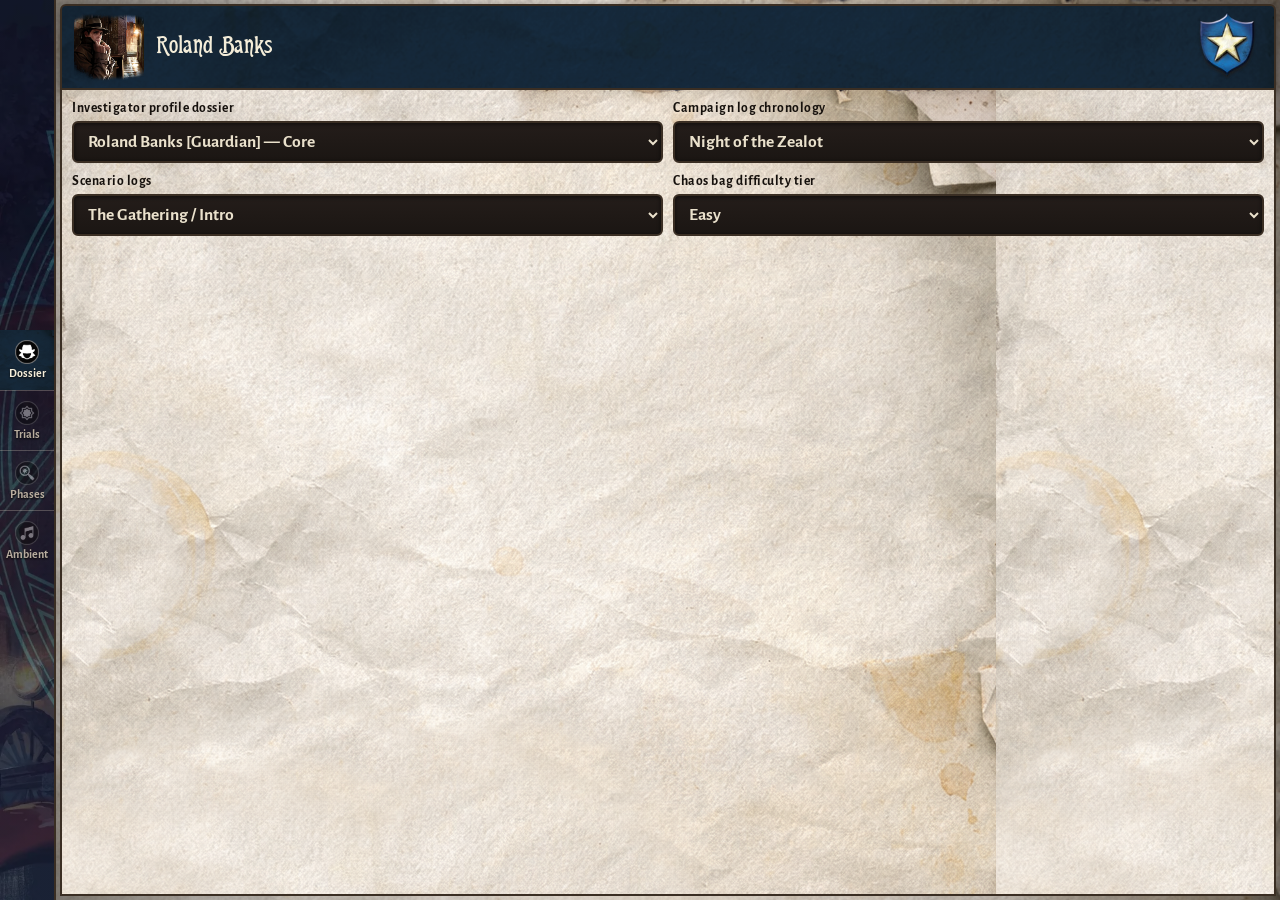
==== commit bcd2f33b: "Iphone iphone" ====
--- a/index.html
+++ b/index.html
@@ -2,23 +2,28 @@
 <html lang="en">
 <head>
   <meta charset="UTF-8">
-  <meta name="viewport" content="width=device-width, initial-scale=1.0, maximum-scale=1.0, user-scalable=no">
+  <meta name="viewport" content="width=device-width, initial-scale=1.0, maximum-scale=1.0, user-scalable=no, viewport-fit=cover">
   <title>Arkham Horror Companion App - Dossier Notebook</title>
+  <meta name="theme-color" content="#140f0c">
+  <meta name="apple-mobile-web-app-capable" content="yes">
+  <meta name="apple-mobile-web-app-status-bar-style" content="black-translucent">
+  <meta name="apple-mobile-web-app-title" content="Arkham Companion">
+  <link rel="apple-touch-icon" href="images/icons/favicon.png">
+  <link rel="manifest" href="manifest.webmanifest">
   <link rel="stylesheet" href="styles.css">
 </head>
 <body>
 
   <!-- PROFILE BANNER -->
   <div class="investigator-sticky-header" id="dynamic-class-skin">
-    <div class="header-portrait-frame">
+    <div class="header-portrait-frame investigator-profile-trigger" role="button" tabindex="0" aria-label="Open investigator profile" onclick="toggleInvestigatorModal(true)">
       <img id="card-portrait" class="header-portrait" src="images/investigators/roland.png" alt="Portrait">
     </div>
     <div class="header-meta">
       <div class="header-top-row">
         <h2 id="card-name">Roland Banks</h2>
       </div>
-      <div id="card-ability" class="ability-snippet">Reaction: After you defeat an enemy: Discover 1 clue at your location. (Limit once per round.)</div>
-      <div class="header-elder-rule-box" id="card-elder">Effect: <img src="images/icons/chaos_eldersign.png" class="token-icon" alt="Elder Sign"> +1 for each clue on your location.</div>
+      <div id="elder-sign-flash" class="elder-sign-flash" role="status" aria-live="assertive"></div>
     </div>
     <img id="class-mood-badge" class="class-mood-icon" src="images/icons/class_guardian.png" alt="Class Badge">
   </div>
@@ -177,9 +182,6 @@
           <div class="subtask-box" onclick="event.stopPropagation()">
             <label class="subtask-item"><input type="checkbox" onclick="checkSubtaskProgress(1)"><img src="images/icons/phase_step_investigator.png" class="step-icon" alt=""><span>Active investigator turn</span></label>
             <label class="subtask-item"><input type="checkbox" onclick="checkSubtaskProgress(1)"><img src="images/icons/phase_step_spendactions.png" class="step-icon" alt=""><span>Spend actions (Draw / Play / Move / Fight)</span></label>
-            <div class="phase-action-counter">
-              <div id="phase-action-icons" class="phase-action-icons" aria-label="Actions remaining"></div>
-            </div>
             <label class="subtask-item"><input type="checkbox" onclick="checkSubtaskProgress(1)"><img src="images/icons/phase_step_next.png" class="step-icon" alt=""><span>Pass turn to next investigator</span></label>
           </div>
         </div>
@@ -208,18 +210,15 @@
             <label class="subtask-item"><input type="checkbox" onclick="checkSubtaskProgress(3)"><img src="images/icons/phase_step_reset.png" class="step-icon" alt=""><span>Ready all exhausted cards</span></label>
             <label class="subtask-item"><input type="checkbox" onclick="checkSubtaskProgress(3)"><img src="images/icons/phase_step_resources.png" class="step-icon" alt=""><span>Each investigator draws 1 card & gains 1 resource</span></label>
             <label class="subtask-item"><input type="checkbox" onclick="checkSubtaskProgress(3)"><img src="images/icons/phase_step_hand.png" class="step-icon" alt=""><span>Check hand size limits (Max 8)</span></label>
-          </div>
-        </div>
-      </div>
-      <div class="phase-reset-row">
-        <button class="btn" onclick="resetRoundMatrix()">Reset</button>
+            <div class="subtask-item phase-reset-item" role="button" tabindex="0" onclick="resetRoundMatrix()" onkeydown="if (event.key === 'Enter' || event.key === ' ') { event.preventDefault(); resetRoundMatrix(); }"><img src="images/icons/phase_step_reset2.png" class="step-icon" alt=""><span>Reset round</span></div>
+          </div>
+        </div>
       </div>
     </div>
 
     <!-- TAB 4: ATMOSPHERE -->
     <div id="view-music" class="view-panel">
       <div class="audio-core-view">
-        <label>Atmosphere engine</label>
         <audio id="audio-player" src="music/music01.mp4" loop></audio>
 
         <div class="audio-dashboard">
@@ -271,6 +270,25 @@
     </div>
   </div>
 
+  <div id="investigator-modal" class="popover-overlay" onclick="toggleInvestigatorModal(false)">
+    <div class="popover-container investigator-profile-modal" onclick="event.stopPropagation()">
+      <div class="profile-modal-heading">
+        <h2 id="profile-name">Roland Banks</h2>
+        <button class="modal-close" onclick="toggleInvestigatorModal(false)" aria-label="Close profile">×</button>
+      </div>
+      <img id="profile-portrait" class="profile-portrait" src="images/investigators/roland.png" alt="Investigator portrait">
+      <h3>Ability</h3>
+      <p id="profile-ability">Reaction: After you defeat an enemy: Discover 1 clue at your location. (Limit once per round.)</p>
+      <h3>Elder Sign</h3>
+      <div id="profile-elder">Effect: <img src="images/icons/chaos_eldersign.png" class="token-icon" alt="Elder Sign"> +1 for each clue on your location.</div>
+    </div>
+  </div>
+
   <script src="app.js"></script>
+  <script>
+    if ('serviceWorker' in navigator) {
+      window.addEventListener('load', () => navigator.serviceWorker.register('./sw.js'));
+    }
+  </script>
 </body>
 </html>
--- a/styles.css
+++ b/styles.css
@@ -2,8 +2,8 @@
 
 @font-face {
   font-family: 'Teutonic';
-  src: url('fonts/teutonic.ttf') format('truetype'),
-       url('fonts/Teutonic-Mediaeval.ttf') format('truetype');
+  src: url('fonts/Teutonic.woff2') format('woff2'),
+       url('fonts/Teutonic.woff') format('woff');
   font-weight: normal;
   font-style: normal;
 }
@@ -30,6 +30,18 @@
   padding: 0;
 }
 
+html,
+body {
+  touch-action: manipulation;
+  overscroll-behavior: none;
+}
+
+html {
+  height: -webkit-fill-available;
+  -webkit-text-size-adjust: 100%;
+  text-size-adjust: 100%;
+}
+
 body {
   background-color: var(--bg-dark);
   background-image: radial-gradient(circle at 50% 50%, transparent 50%, rgba(0,0,0,0.5)),
@@ -40,11 +52,12 @@
   font-family: 'Alegreya Sans', sans-serif;
   font-size: 1.15rem; 
   width: 100vw;
-  height: 100vh;
+  height: 100dvh;
+  min-height: -webkit-fill-available;
   overflow: hidden;
   display: flex;
   flex-direction: column;
-  padding: 4px 4px 4px 60px;
+  padding: calc(4px + env(safe-area-inset-top)) calc(4px + env(safe-area-inset-right)) calc(4px + env(safe-area-inset-bottom)) calc(60px + env(safe-area-inset-left));
 }
 
 /* Textured Dark Class Banner - Solid Color Update */
@@ -60,7 +73,8 @@
   display: flex;
   align-items: center;
   gap: 12px;
-  height: 85px;
+  min-height: 85px;
+  height: auto;
   flex-shrink: 0;
   box-shadow: 0 3px 8px rgba(0,0,0,0.45);
   color: #f4edd9;
@@ -120,27 +134,51 @@
   line-height: 1.0;
 }
 
+.elder-sign-flash {
+  display: none;
+  margin-top: 3px;
+  color: #fff9d5;
+  font-family: 'Teutonic', serif;
+  font-size: 1rem;
+  font-weight: normal;
+  line-height: 1.15;
+  text-shadow: 0 0 8px #1b75d0, 0 1px 2px #06162e;
+}
+
+.elder-sign-flash.is-visible {
+  display: block;
+  animation: elderSignBannerFlash 1.2s ease-in-out 2;
+}
+
+@keyframes elderSignBannerFlash {
+  0%, 100% { opacity: 1; transform: scale(1); }
+  35%, 70% { opacity: 0.28; transform: scale(1.025); }
+}
+
 .header-meta .ability-snippet {
+  font-size: 1rem;
+  color: #fff8e7;
+  margin-top: 4px;
+  font-style: normal;
+  font-weight: 600;
+  line-height: 1.15;
+  text-shadow: 0 1px 2px rgba(0, 0, 0, 0.95);
+  background: rgba(0, 0, 0, 0.28);
+  padding: 2px 5px;
+  border-radius: 3px;
+}
+
+.header-elder-rule-box {
   font-size: 0.9rem;
-  color: #ded0ba;
-  margin-top: 2px;
-  font-style: normal;
-  font-weight: 500;
-  white-space: nowrap;
-  overflow: hidden;
-  text-overflow: ellipsis;
-}
-
-.header-elder-rule-box {
-  font-size: 0.85rem;
   background: rgba(0, 0, 0, 0.25);
   border-left: 3px solid #cca43b;
   padding: 2px 6px;
   margin-top: 3px;
   border-radius: 2px;
-  white-space: nowrap;
-  overflow: hidden;
-  text-overflow: ellipsis;
+  white-space: normal;
+  overflow: visible;
+  text-overflow: clip;
+  line-height: 1.2;
   color: #eae1cc;
 }
 
@@ -152,10 +190,154 @@
   margin: 0 2px;
 }
 
-.header-elder-rule-box.elder-sign-triggered {
+/* Larger, touch-friendly type across iPhone portrait and landscape layouts. */
+@media (hover: none) and (max-width: 932px) {
+  html {
+    font-size: 19px;
+  }
+
+  body {
+    padding-left: calc(68px + env(safe-area-inset-left));
+  }
+
+  .pwa-navbar-tabs {
+    width: calc(64px + env(safe-area-inset-left));
+  }
+
+  .nav-tab-item {
+    flex-basis: 66px;
+  }
+
+  .header-meta h2 {
+    font-size: 1.85rem;
+  }
+
+  .header-meta .ability-snippet,
+  .header-elder-rule-box {
+    font-size: 1.05rem;
+  }
+
+  .header-portrait-frame,
+  .class-mood-icon {
+    width: 64px;
+    height: 64px;
+  }
+
+  .nav-tab-item span {
+    font-size: 0.9rem;
+    font-weight: 700;
+    line-height: 1;
+    color: #e6dfd4;
+    text-shadow: 0 1px 3px rgba(0, 0, 0, 1);
+  }
+
+  .subtask-item {
+    min-height: 44px;
+    padding: 5px 0;
+    font-size: 0.9rem;
+    line-height: 1.1;
+  }
+
+  .main-viewport {
+    padding: 8px;
+  }
+
+  select {
+    height: 48px;
+    font-size: 1.15rem;
+  }
+
+  .setup-grid {
+    display: grid;
+    grid-template-columns: repeat(2, minmax(0, 1fr));
+    gap: 10px;
+  }
+
+  .form-group {
+    gap: 3px;
+  }
+
+  .btn {
+    min-height: 48px;
+    font-size: 1.25rem;
+  }
+
+  .calc-row {
+    min-height: 68px;
+  }
+
+  .counter-control button {
+    min-width: 44px;
+    min-height: 44px;
+  }
+
+  .stat-badge {
+    height: 56px;
+    font-size: 1.55rem;
+  }
+
+  .stat-circle {
+    width: 26px;
+    height: 26px;
+  }
+
+  .phase-columns-board {
+    gap: 8px;
+  }
+
+  .phase-column-card {
+    padding: 8px;
+  }
+
+  .phase-header-wrapper {
+    min-height: 58px;
+    gap: 10px;
+  }
+
+  .phase-icon {
+    width: 52px;
+    height: 52px;
+    flex-basis: 52px;
+  }
+
+  .phase-column-card h4 {
+    font-size: 1.2rem;
+  }
+
+  .step-icon {
+    width: 38px;
+    height: 38px;
+    flex-basis: 38px;
+  }
+
+  .phase-action-icons {
+    gap: 8px;
+  }
+
+  .track-item {
+    height: 50px;
+    font-size: 1.05rem;
+  }
+
+  .track-list {
+    display: grid;
+    grid-template-columns: repeat(2, minmax(0, 1fr));
+    gap: 8px;
+  }
+
+  .audio-btn {
+    min-height: 44px;
+    font-size: 1rem;
+  }
+}
+
+.header-portrait.elder-sign-triggered {
   animation: elderSignPulse 1.8s ease-in-out 2;
-  background: rgba(204, 164, 59, 0.42);
   box-shadow: 0 0 0 2px rgba(255, 223, 113, 0.75), 0 0 15px rgba(255, 214, 79, 0.9);
+}
+
+.investigator-profile-trigger {
+  cursor: pointer;
 }
 
 @keyframes elderSignPulse {
@@ -187,9 +369,10 @@
 
 /* Form Layouts */
 .setup-grid {
-  display: flex;
-  flex-direction: column;
-  gap: 6px;
+  display: grid;
+  grid-template-columns: repeat(2, minmax(0, 1fr));
+  grid-template-rows: repeat(2, minmax(0, 1fr));
+  gap: 10px;
 }
 
 .form-group {
@@ -597,6 +780,20 @@
   filter: drop-shadow(0 0 16px rgba(126, 216, 255, 0.95));
 }
 
+.token-theater.elder-sign-result .token-effect-text,
+.token-theater.autofail-result .token-effect-text {
+  color: #fff9e8;
+  background: rgba(0, 0, 0, 0.52);
+  padding: 6px 8px;
+  border-radius: 4px;
+  text-shadow: 0 1px 2px rgba(0, 0, 0, 1);
+}
+
+.token-theater.elder-sign-result .token-effect-text strong,
+.token-theater.autofail-result .token-effect-text strong {
+  color: #fff;
+}
+
 .token-theater.autofail-result {
   background-color: #3a080b;
   background-image: linear-gradient(rgba(155, 12, 20, 0.66), rgba(59, 4, 10, 0.76)), url('images/textures/cosmic.png');
@@ -667,16 +864,25 @@
   min-height: 0;
 }
 
-.phase-reset-row {
-  display: flex;
-  justify-content: flex-end;
-  margin-top: 10px;
-}
-
-.phase-reset-row .btn {
-  width: 100px;
-  height: 32px;
-  font-size: 1rem;
+.phase-reset-item {
+  width: 100%;
+  display: flex;
+  flex-direction: row;
+  align-items: center;
+  gap: 4px;
+  text-align: left;
+  cursor: pointer;
+  min-height: 0;
+  padding: 3px 0;
+  background: transparent;
+  color: var(--text-dark);
+  font-family: 'Alegreya Sans', sans-serif;
+  font-size: 0.92rem;
+  font-weight: 600;
+}
+
+.phase-reset-item:active {
+  background: rgba(0, 0, 0, 0.08);
 }
 
 .phase-column-card {
@@ -843,7 +1049,7 @@
   right: auto;
   bottom: 0;
   left: 0;
-  width: 56px;
+  width: calc(56px + env(safe-area-inset-left));
   height: auto;
   background-color: #140f0c;
   background-image: linear-gradient(rgba(20, 12, 40, 0.5), rgba(20, 12, 40, 0.5)), url('images/textures/cosmic2.png');
@@ -858,7 +1064,7 @@
   z-index: 100;
   justify-content: center;
   gap: 0;
-  padding: 0;
+  padding: env(safe-area-inset-top) 0 env(safe-area-inset-bottom) env(safe-area-inset-left);
 }
 
 .nav-tab-item {
@@ -1005,9 +1211,10 @@
 }
 
 .track-list {
-  display: flex;
-  flex-direction: column;
-  gap: 6px;
+  display: grid;
+  grid-template-columns: repeat(2, minmax(0, 1fr));
+  grid-template-rows: repeat(2, minmax(0, 1fr));
+  gap: 8px;
 }
 
 .track-item {
@@ -1038,3 +1245,98 @@
   padding: 1px 4px;
   border-radius: 2px;
 }
+
+/* Keep the Setup and Ambient views compact in iPhone landscape. */
+@media (hover: none) and (max-width: 932px) {
+  .setup-grid {
+    display: grid;
+    grid-template-columns: repeat(2, minmax(0, 1fr));
+    gap: 10px;
+  }
+
+  .track-list {
+    display: grid;
+    grid-template-columns: repeat(2, minmax(0, 1fr));
+    gap: 8px;
+  }
+}
+
+/* Keep both compact panels fully visible on an iPhone held horizontally. */
+@media (hover: none) and (orientation: landscape) and (max-height: 500px) {
+  #view-setup .setup-grid,
+  #view-music .track-list {
+    display: grid;
+    grid-template-columns: repeat(2, minmax(0, 1fr));
+    grid-template-rows: repeat(2, minmax(0, 1fr));
+    gap: 8px;
+  }
+
+  #view-setup .form-group,
+  #view-music .track-item {
+    min-width: 0;
+  }
+}
+
+.investigator-profile-modal {
+  max-width: 520px;
+  max-height: calc(100dvh - 32px);
+  overflow-y: auto;
+  font-size: 1.05rem;
+}
+
+.profile-modal-heading {
+  display: flex;
+  align-items: center;
+  justify-content: space-between;
+  gap: 12px;
+  border-bottom: 1.5px solid var(--panel-border);
+  padding-bottom: 6px;
+}
+
+.profile-modal-heading h2 {
+  font-family: 'Teutonic', serif;
+  font-weight: normal;
+  font-size: 1.7rem;
+}
+
+.modal-close {
+  border: none;
+  background: none;
+  color: var(--text-dark);
+  font-size: 2rem;
+  line-height: 1;
+  cursor: pointer;
+}
+
+.profile-portrait {
+  display: block;
+  width: 100px;
+  height: 100px;
+  object-fit: cover;
+  margin: 12px auto;
+  border-radius: 4px;
+  border: 2px solid var(--panel-border);
+}
+
+.investigator-profile-modal h3 {
+  margin-top: 12px;
+  font-family: 'Teutonic', serif;
+  font-weight: normal;
+  font-size: 1.2rem;
+}
+
+.investigator-profile-modal p,
+.investigator-profile-modal #profile-elder {
+  margin-top: 4px;
+  line-height: 1.35;
+  font-weight: 600;
+}
+
+.investigator-profile-modal #profile-elder .token-icon {
+  width: 32px;
+  height: 32px;
+  max-width: 32px;
+  max-height: 32px;
+  object-fit: contain;
+  vertical-align: middle;
+}
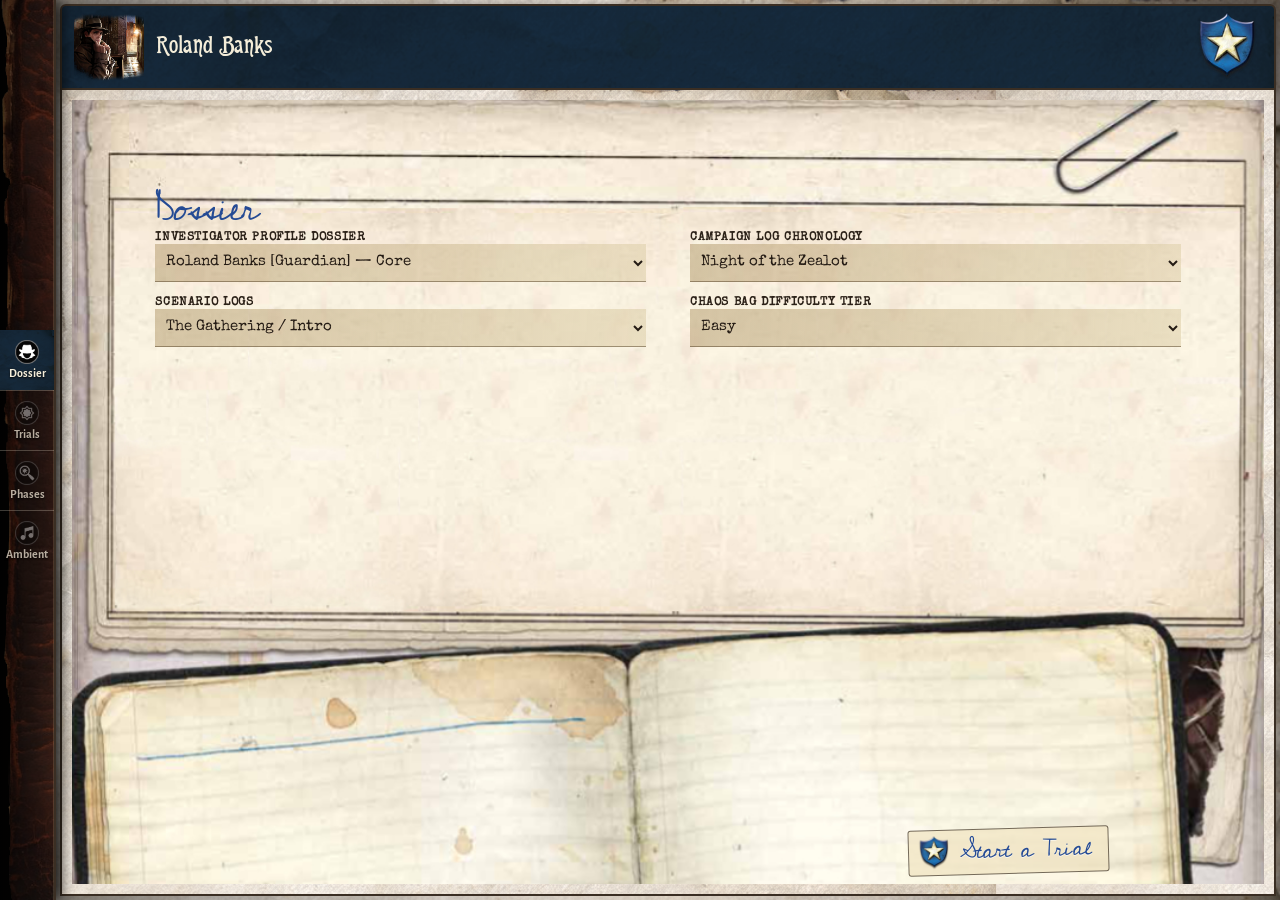
==== commit 65a80677: "Update index.html" ====
--- a/index.html
+++ b/index.html
@@ -3,11 +3,12 @@
 <head>
   <meta charset="UTF-8">
   <meta name="viewport" content="width=device-width, initial-scale=1.0, maximum-scale=1.0, user-scalable=no, viewport-fit=cover">
-  <title>Arkham Horror Companion App - Dossier Notebook</title>
+  <title>Arkham Horror Companion Dossier Notebook</title>
   <meta name="theme-color" content="#140f0c">
   <meta name="apple-mobile-web-app-capable" content="yes">
   <meta name="apple-mobile-web-app-status-bar-style" content="black-translucent">
   <meta name="apple-mobile-web-app-title" content="Arkham Companion">
+  <link rel="icon" type="image/png" href="images/icons/favicon.png">
   <link rel="apple-touch-icon" href="images/icons/favicon.png">
   <link rel="manifest" href="manifest.webmanifest">
   <link rel="stylesheet" href="styles.css">
@@ -33,6 +34,7 @@
     
     <!-- TAB 1: SETUP -->
     <div id="view-setup" class="view-panel active-view">
+      <h3 class="dossier-title">Dossier</h3>
       <div class="setup-grid">
         
         <div class="form-group">
@@ -91,6 +93,10 @@
           </select>
         </div>
       </div>
+      <button class="dossier-start-trial" type="button" onclick="switchActiveTab('arena')">
+        <img id="dossier-start-class-icon" src="images/icons/class_guardian.png" alt="">
+        <span>Start a Trial</span>
+      </button>
     </div>
 
     <!-- TAB 2: TRIALS -->
@@ -99,7 +105,7 @@
         <div class="arena-left">
           
           <div class="calc-row shroud-row">
-            <span class="shroud-label">Shroud value:</span>
+            <span class="shroud-label"><img src="images/icons/shroud.png" alt="">Shroud value:</span>
             <div class="counter-control bonus-skill-control">
               <button onclick="adjustCounter('val-target', -1)">-</button>
               <span id="val-target" style="font-family:'Teutonic'; font-size: 1.5rem; min-width: 20px; text-align: center; color:var(--fail-red);">2</span>
@@ -140,7 +146,7 @@
           </div>
           <hr class="skills-divider">
           <div class="chaos-draw-controls">
-            <button class="btn bag-button" onclick="toggleBagPopover(true)" aria-label="Show chaos bag">👜</button>
+            <button class="btn bag-button" onclick="toggleBagPopover(true)" aria-label="Show chaos bag"><img src="images/icons/bag.png" alt=""></button>
             <button class="btn draw-chaos-button" onclick="drawSimpleToken()">Draw Chaos Token</button>
           </div>
         </div>
@@ -149,6 +155,7 @@
           <div class="token-theater">
             <div id="token-graphic" class="animated-token"></div>
             <div id="test-outcome-msg" class="result-banner"></div>
+            <div id="test-score-counters" class="test-score-counters" aria-label="Test totals"></div>
             <div id="token-effect-msg" class="token-effect-text"></div>
           </div>
         </div>
@@ -157,62 +164,19 @@
 
     <!-- TAB 3: PHASES -->
     <div id="view-rounds" class="view-panel">
-      <div class="phase-columns-board">
-        <div id="phase-card-0" class="phase-column-card">
-          <div class="phase-header-wrapper" onclick="togglePhaseActivation(0)">
-            <img src="images/icons/phase_mythos.png" class="phase-icon" alt="Mythos">
-            <div class="phase-header-text">
-              <h4>I. Mythos</h4>
-            </div>
-          </div>
-          <div class="subtask-box" onclick="event.stopPropagation()">
-            <label class="subtask-item"><input type="checkbox" onclick="checkSubtaskProgress(0)"><img src="images/icons/phase_step_horror.png" class="step-icon" alt=""><span>Place 1 doom on agenda</span></label>
-            <label class="subtask-item"><input type="checkbox" onclick="checkSubtaskProgress(0)"><img src="images/icons/phase_step_doomthreshold.png" class="step-icon" alt=""><span>Check doom threshold limit</span></label>
-            <label class="subtask-item"><input type="checkbox" onclick="checkSubtaskProgress(0)"><img src="images/icons/phase_step_encounter.png" class="step-icon" alt=""><span>Draw encounter card per player</span></label>
-          </div>
-        </div>
-
-        <div id="phase-card-1" class="phase-column-card">
-          <div class="phase-header-wrapper" onclick="togglePhaseActivation(1)">
-            <img src="images/icons/phase_investigation.png" class="phase-icon" alt="Investigation">
-            <div class="phase-header-text">
-              <h4>II. Investigation</h4>
-            </div>
-          </div>
-          <div class="subtask-box" onclick="event.stopPropagation()">
-            <label class="subtask-item"><input type="checkbox" onclick="checkSubtaskProgress(1)"><img src="images/icons/phase_step_investigator.png" class="step-icon" alt=""><span>Active investigator turn</span></label>
-            <label class="subtask-item"><input type="checkbox" onclick="checkSubtaskProgress(1)"><img src="images/icons/phase_step_spendactions.png" class="step-icon" alt=""><span>Spend actions (Draw / Play / Move / Fight)</span></label>
-            <label class="subtask-item"><input type="checkbox" onclick="checkSubtaskProgress(1)"><img src="images/icons/phase_step_next.png" class="step-icon" alt=""><span>Pass turn to next investigator</span></label>
-          </div>
-        </div>
-
-        <div id="phase-card-2" class="phase-column-card">
-          <div class="phase-header-wrapper" onclick="togglePhaseActivation(2)">
-            <img src="images/icons/phase_enemy.png" class="phase-icon" alt="Enemy">
-            <div class="phase-header-text">
-              <h4>III. Enemy</h4>
-            </div>
-          </div>
-          <div class="subtask-box" onclick="event.stopPropagation()">
-            <label class="subtask-item"><input type="checkbox" onclick="checkSubtaskProgress(2)"><img src="images/icons/phase_step_enemy2.png" class="step-icon" alt=""><span>Move hunter enemies</span></label>
-            <label class="subtask-item"><input type="checkbox" onclick="checkSubtaskProgress(2)"><img src="images/icons/phase_step_enemy.png" class="step-icon" alt=""><span>Engaged enemies attack</span></label>
-          </div>
-        </div>
-
-        <div id="phase-card-3" class="phase-column-card">
-          <div class="phase-header-wrapper" onclick="togglePhaseActivation(3)">
-            <img src="images/icons/phase_upkeep.png" class="phase-icon" alt="Upkeep">
-            <div class="phase-header-text">
-              <h4>IV. Upkeep</h4>
-            </div>
-          </div>
-          <div class="subtask-box" onclick="event.stopPropagation()">
-            <label class="subtask-item"><input type="checkbox" onclick="checkSubtaskProgress(3)"><img src="images/icons/phase_step_reset.png" class="step-icon" alt=""><span>Ready all exhausted cards</span></label>
-            <label class="subtask-item"><input type="checkbox" onclick="checkSubtaskProgress(3)"><img src="images/icons/phase_step_resources.png" class="step-icon" alt=""><span>Each investigator draws 1 card & gains 1 resource</span></label>
-            <label class="subtask-item"><input type="checkbox" onclick="checkSubtaskProgress(3)"><img src="images/icons/phase_step_hand.png" class="step-icon" alt=""><span>Check hand size limits (Max 8)</span></label>
-            <div class="subtask-item phase-reset-item" role="button" tabindex="0" onclick="resetRoundMatrix()" onkeydown="if (event.key === 'Enter' || event.key === ' ') { event.preventDefault(); resetRoundMatrix(); }"><img src="images/icons/phase_step_reset2.png" class="step-icon" alt=""><span>Reset round</span></div>
-          </div>
-        </div>
+      <div class="phase-flow-board" aria-label="Round sequence">
+        <label class="phase-flow-step phase-0 flow-right"><input type="checkbox" onclick="checkSubtaskProgress(0)"><img class="phase-flow-badge" src="images/icons/phase_mythos.png" alt="Mythos"><img class="phase-flow-icon" src="images/icons/phase_step_horror.png" alt=""><span>+1 Doom</span></label>
+        <label class="phase-flow-step phase-0 flow-right"><input type="checkbox" onclick="checkSubtaskProgress(0)"><img class="phase-flow-badge" src="images/icons/phase_mythos.png" alt="Mythos"><img class="phase-flow-icon" src="images/icons/phase_step_doomthreshold.png" alt=""><span>Doom Limit</span></label>
+        <label class="phase-flow-step phase-0 flow-right"><input type="checkbox" onclick="checkSubtaskProgress(0)"><img class="phase-flow-badge" src="images/icons/phase_mythos.png" alt="Mythos"><img class="phase-flow-icon" src="images/icons/phase_step_encounter.png" alt=""><span>Encounter</span></label>
+        <label class="phase-flow-step phase-1 flow-down"><input type="checkbox" onclick="checkSubtaskProgress(1)"><img class="phase-flow-badge" src="images/icons/phase_investigation.png" alt="Investigation"><img class="phase-flow-icon" src="images/icons/phase_step_spendactions.png" alt=""><span>Actions</span></label>
+
+        <label class="phase-flow-step phase-3 flow-down"><input type="checkbox" onclick="checkSubtaskProgress(3)"><img class="phase-flow-badge" src="images/icons/phase_upkeep.png" alt="Upkeep"><img class="phase-flow-icon" src="images/icons/phase_step_resources.png" alt=""><span>+1 Card+Rsrc.</span></label>
+        <label class="phase-flow-step phase-3 flow-left"><input type="checkbox" onclick="checkSubtaskProgress(3)"><img class="phase-flow-badge" src="images/icons/phase_upkeep.png" alt="Upkeep"><img class="phase-flow-icon" src="images/icons/phase_step_reset.png" alt=""><span>Ready Cards</span></label>
+        <label class="phase-flow-step phase-2 flow-left"><input type="checkbox" onclick="checkSubtaskProgress(2)"><img class="phase-flow-badge" src="images/icons/phase_enemy.png" alt="Enemy"><img class="phase-flow-icon" src="images/icons/phase_step_enemy.png" alt=""><span>Enemy Attack</span></label>
+        <label class="phase-flow-step phase-2 flow-left"><input type="checkbox" onclick="checkSubtaskProgress(2)"><img class="phase-flow-badge" src="images/icons/phase_enemy.png" alt="Enemy"><img class="phase-flow-icon" src="images/icons/phase_step_enemy2.png" alt=""><span>Hunter Move</span></label>
+
+        <label class="phase-flow-step phase-3 flow-right"><input type="checkbox" onclick="checkSubtaskProgress(3)"><img class="phase-flow-badge" src="images/icons/phase_upkeep.png" alt="Upkeep"><img class="phase-flow-icon" src="images/icons/phase_step_hand.png" alt=""><span>8 Card Hand</span></label>
+        <div class="phase-flow-step phase-reset-flow" role="button" tabindex="0" onclick="resetRoundMatrix()" onkeydown="if (event.key === 'Enter' || event.key === ' ') { event.preventDefault(); resetRoundMatrix(); }"><img class="phase-flow-badge" src="images/icons/phase_upkeep.png" alt="Upkeep"><img class="phase-flow-icon" src="images/icons/phase_step_reset2.png" alt=""><span>Reset</span></div>
       </div>
     </div>
 
@@ -260,8 +224,8 @@
   <!-- MODAL BAG TRAY -->
   <div id="bag-popover" class="popover-overlay" onclick="toggleBagPopover(false)">
     <div class="popover-container" onclick="event.stopPropagation()">
-      <div style="display:flex; justify-content:space-between; align-items:center; border-bottom:1.5px solid var(--panel-border); padding-bottom:4px;">
-        <label id="bag-headline">Bag contents array</label>
+      <div class="bag-popover-heading">
+        <div class="bag-popover-title"><img src="images/icons/bag.png" alt=""><label id="bag-headline">Bag contents array</label></div>
         <button style="border:none; background:none; font-size:1.4rem; cursor:pointer;" onclick="toggleBagPopover(false)">✕</button>
       </div>
       <div id="bag-contents-grid" class="bag-token-grid">
--- a/styles.css
+++ b/styles.css
@@ -1,4 +1,4 @@
-@import url('https://fonts.googleapis.com/css2?family=Alegreya+Sans:wght@400;500;600;700&display=swap');
+@import url('https://fonts.googleapis.com/css2?family=Alegreya+Sans:wght@400;500;600;700&family=Cedarville+Cursive&family=Special+Elite&display=swap');
 
 @font-face {
   font-family: 'Teutonic';
@@ -136,13 +136,16 @@
 
 .elder-sign-flash {
   display: none;
-  margin-top: 3px;
-  color: #fff9d5;
+  margin-top: 4px;
+  padding: 2px 6px;
+  color: #ffe0a3;
+  background: rgba(8, 22, 42, 0.78);
+  border-left: 3px solid #f2c94c;
   font-family: 'Teutonic', serif;
-  font-size: 1rem;
+  font-size: 1.05rem;
   font-weight: normal;
   line-height: 1.15;
-  text-shadow: 0 0 8px #1b75d0, 0 1px 2px #06162e;
+  text-shadow: 0 1px 2px #000;
 }
 
 .elder-sign-flash.is-visible {
@@ -191,25 +194,25 @@
 }
 
 /* Larger, touch-friendly type across iPhone portrait and landscape layouts. */
-@media (hover: none) and (max-width: 932px) {
+@media (max-width: 932px) {
   html {
     font-size: 19px;
   }
 
   body {
-    padding-left: calc(68px + env(safe-area-inset-left));
+    padding-left: calc(79px + env(safe-area-inset-left));
   }
 
   .pwa-navbar-tabs {
-    width: calc(64px + env(safe-area-inset-left));
+    width: calc(75px + env(safe-area-inset-left));
   }
 
   .nav-tab-item {
-    flex-basis: 66px;
+    flex-basis: 80px;
   }
 
   .header-meta h2 {
-    font-size: 1.85rem;
+    font-size: 1.25rem;
   }
 
   .header-meta .ability-snippet,
@@ -219,16 +222,35 @@
 
   .header-portrait-frame,
   .class-mood-icon {
-    width: 64px;
-    height: 64px;
+    width: 38px;
+    height: 38px;
+  }
+
+  .investigator-sticky-header {
+    min-height: 44px;
+    height: 44px;
+    padding: 2px 8px;
+    gap: 8px;
+  }
+
+  .investigator-sticky-header:has(.elder-sign-flash.is-visible) {
+    height: auto;
+    min-height: 70px;
   }
 
   .nav-tab-item span {
-    font-size: 0.9rem;
+    font-size: 1rem;
     font-weight: 700;
     line-height: 1;
     color: #e6dfd4;
     text-shadow: 0 1px 3px rgba(0, 0, 0, 1);
+  }
+
+  .nav-tab-item img {
+    width: 34px;
+    height: 34px;
+    opacity: 1;
+    filter: brightness(1.3) contrast(1.08);
   }
 
   .subtask-item {
@@ -254,7 +276,7 @@
   }
 
   .form-group {
-    gap: 3px;
+	margin-top:15px;
   }
 
   .btn {
@@ -272,13 +294,13 @@
   }
 
   .stat-badge {
-    height: 56px;
+    height: 64px;
     font-size: 1.55rem;
   }
 
   .stat-circle {
-    width: 26px;
-    height: 26px;
+    width: 35px;
+    height: 35px;
   }
 
   .phase-columns-board {
@@ -308,6 +330,68 @@
     width: 38px;
     height: 38px;
     flex-basis: 38px;
+  }
+
+  /* Phone focus mode: pick one phase, then work through a full-width list. */
+  .phase-phone-switcher {
+    display: grid;
+    grid-template-columns: repeat(4, minmax(0, 1fr));
+    gap: 6px;
+    margin-bottom: 8px;
+  }
+
+  .phase-phone-tab {
+    min-height: 52px;
+    padding: 3px;
+    border: 1.5px solid var(--panel-border);
+    border-radius: 5px;
+    background: #f3eee2;
+    color: var(--text-dark);
+    font-family: 'Alegreya Sans', sans-serif;
+    font-size: 0.72rem;
+    font-weight: 700;
+    line-height: 1;
+  }
+
+  .phase-phone-tab img {
+    display: block;
+    width: 34px;
+    height: 34px;
+    margin: 0 auto 2px;
+    object-fit: contain;
+  }
+
+  .phase-phone-tab.active {
+    background: var(--class-color);
+    color: #fff8e7;
+    box-shadow: inset 0 0 0 1px rgba(255, 255, 255, 0.38);
+  }
+
+  .phase-columns-board {
+    display: block;
+    overflow-y: auto;
+  }
+
+  .phase-column-card {
+    display: none;
+    min-height: 100%;
+    padding: 10px;
+  }
+
+  .phase-column-card.phone-active {
+    display: flex;
+  }
+
+  .phase-column-card .subtask-item {
+    min-height: 54px;
+    gap: 10px;
+    font-size: 1rem;
+  }
+
+  .phase-column-card .step-icon {
+    width: 46px;
+    height: 46px;
+    flex-basis: 46px;
   }
 
   .phase-action-icons {
@@ -378,7 +462,6 @@
 .form-group {
   display: flex;
   flex-direction: column;
-  gap: 4px;
 }
 
 label {
@@ -421,6 +504,116 @@
   color: #eae1cc;
 }
 
+/* Investigator dossier: a typed private-investigator case sheet. */
+#view-setup {
+  background-color: #cdb98e;
+  background-image: url('images/textures/dossier3.png');
+  background-repeat: no-repeat;
+  background-size: 100% auto;
+  background-position: center top;
+  padding: clamp(54px, 8vw, 92px) 7% 0;
+}
+
+.dossier-title {
+  margin: 0 0 5px;
+  color: #244a94;
+  font-family: 'Cedarville Cursive', 'Segoe Print', cursive;
+  font-size: clamp(1.9rem, 3.5vw, 2.35rem);
+  font-weight: normal;
+  letter-spacing: -2px;
+  line-height: 0.9;
+}
+
+#view-setup .form-group label {
+  color: #2b2118;
+  font-family: 'Special Elite', 'Courier New', monospace;
+  font-size: 0.76rem;
+  font-weight: bold;
+  letter-spacing: 0.05em;
+  text-transform: uppercase;
+}
+
+#view-setup select {
+  height: 38px;
+  padding: 0 7px;
+  background: linear-gradient(96deg, rgba(172, 145, 97, 0.48), rgba(224, 210, 174, 0.62));
+  color: #241b14;
+  border: 0;
+  border-bottom: 1px solid rgba(94, 77, 49, 0.54);
+  border-radius: 0;
+  font-family: 'Special Elite', 'Courier New', monospace;
+  font-size: 0.92rem;
+  font-weight: normal;
+  box-shadow: none;
+}
+
+#view-setup select:focus {
+  border-bottom-color: #0a0a0a;
+  box-shadow: 0 2px 0 rgba(0, 0, 0, 0.2);
+}
+
+#view-setup select option {
+  background: #e8dcc1;
+  color: #241b14;
+  font-family: 'Special Elite', 'Courier New', monospace;
+}
+
+#view-setup .setup-grid {
+  grid-template-columns: repeat(2, minmax(0, 1fr));
+  grid-template-rows: repeat(2, auto);
+  column-gap: 44px;
+  row-gap: 14px;
+}
+
+.dossier-start-trial {
+  display: inline-flex;
+  align-items: center;
+  justify-content: center;
+  gap: 9px;
+  width: max-content;
+  min-height: 44px;
+  margin: auto 7% 10px auto;
+  padding: 5px 16px 5px 8px;
+  border: 1.5px solid rgba(50, 40, 29, 0.66);
+  border-radius: 3px;
+  background: rgba(239, 227, 193, 0.7);
+  color: #244a94;
+  font-family: 'Cedarville Cursive', 'Segoe Print', cursive;
+  font-size: 1.45rem;
+  line-height: 1;
+  text-shadow: 0 1px 0 rgba(255, 255, 255, 0.6);
+  cursor: pointer;
+  transform: rotate(-1.6deg);
+}
+
+.dossier-start-trial img {
+  width: 34px;
+  height: 34px;
+  object-fit: contain;
+}
+
+.dossier-start-trial:active {
+  transform: rotate(-1.6deg) translateY(1px);
+  background: rgba(218, 200, 157, 0.92);
+}
+
+@media (max-width: 932px) {
+  #view-setup {
+    padding-top: 64px;
+  }
+
+  #view-setup .setup-grid {
+    grid-template-columns: repeat(2, minmax(0, 1fr));
+    column-gap: 30px;
+    row-gap: 10px;
+  }
+
+  #view-setup select {
+    height: 36px;
+    font-size: 0.73rem;
+  }
+}
+
 /* Arena Layout Split */
 .arena-split {
   display: grid;
@@ -526,8 +719,8 @@
 }
 
 .stat-circle {
-  width: 22px;
-  height: 22px;
+  width: 35px;
+  height: 35px;
   display: flex;
   align-items: center;
   justify-content: center;
@@ -616,6 +809,12 @@
   border-color: var(--panel-border);
 }
 
+.chaos-draw-controls .bag-button img {
+  width: 30px;
+  height: 30px;
+  object-fit: contain;
+}
+
 .chaos-draw-controls .draw-chaos-button {
   background-color: #362a20;
   background-image: url('images/textures/cosmic2.png');
@@ -628,9 +827,12 @@
 }
 
 .chaos-draw-controls .draw-chaos-button:active {
-  transform: scale(0.98);
-  background: #1f1813;
-  box-shadow: inset 0 1px 2px rgba(0, 0, 0, 0.38);
+  transform: scale(0.985);
+  background-color: #1a2740;
+  background-size: 112%;
+  background-position: center;
+  filter: brightness(0.72) contrast(1.12) saturate(0.88);
+  box-shadow: inset 0 2px 8px rgba(0, 0, 0, 0.66);
 }
 
 .shroud-label,
@@ -644,7 +846,16 @@
 }
 
 .calc-row .shroud-label {
+  display: inline-flex;
+  align-items: center;
+  gap: 7px;
   font-weight: normal;
+}
+
+.shroud-label img {
+  width: 32px;
+  height: 32px;
+  object-fit: contain;
 }
 
 .bonus-skills-row {
@@ -674,11 +885,11 @@
   align-items: center;
   justify-content: center;
   background: rgba(0, 0, 0, 0.06);
-  background-image: linear-gradient(rgba(251, 248, 240, 0.72), rgba(251, 248, 240, 0.72)), url('images/textures/paper01.png');
+  background-image: linear-gradient(rgba(251, 248, 240, 0.58), rgba(251, 248, 240, 0.58)), url('images/textures/notebookpaper.png');
   background-size: cover;
-  background-position: center;
+  background-position: 0 0;
   background-blend-mode: soft-light;
-  border: 2px dashed var(--panel-border);
+  border: none;
   border-radius: 6px;
   margin-bottom: 2px;
   padding: 6px;
@@ -705,12 +916,65 @@
 }
 
 .result-banner {
-  font-family: 'Teutonic', serif;
+  font-family: 'Special Elite', 'Courier New', monospace;
   font-weight: normal;
   font-size: 2rem;
   margin-top: 4px;
   line-height: 1.1;
   text-shadow: 0 1px 1px rgba(255, 255, 255, 0.65);
+}
+
+.test-score-counters {
+  display: flex;
+  align-items: center;
+  justify-content: center;
+  gap: 8px;
+  min-height: 50px;
+  margin-top: 3px;
+}
+
+.test-score-counters:empty {
+  display: none;
+}
+
+.test-score-counter {
+  position: relative;
+  display: inline-grid;
+  place-items: center;
+  width: 48px;
+  height: 48px;
+  color: var(--counter-color);
+}
+
+.counter-frame-shape {
+  position: absolute;
+  inset: 0;
+  width: 100%;
+  height: 100%;
+  object-fit: contain;
+  filter: var(--counter-filter) drop-shadow(0 1px 1px rgba(0, 0, 0, 0.55));
+}
+
+.shroud-score-counter .counter-frame-shape {
+  transform: rotate(45deg);
+}
+
+.counter-frame-number {
+  position: relative;
+  z-index: 1;
+  color: var(--counter-color);
+  font-family: 'Teutonic', serif;
+  font-size: 1.45rem;
+  font-weight: normal;
+  line-height: 1;
+  text-shadow: 0 1px 1px rgba(255, 255, 255, 0.8), 0 1px 2px rgba(0, 0, 0, 0.38);
+}
+
+.test-score-vs {
+  color: var(--text-dark);
+  font-family: 'Teutonic', serif;
+  font-size: 1.1rem;
+  font-weight: normal;
 }
 
 .token-effect-text {
@@ -726,6 +990,8 @@
 
 .token-theater .token-effect-text {
   color: var(--text-dark);
+  font-family: 'Special Elite', 'Courier New', monospace;
+  font-size: 0.9rem;
 }
 
 .token-theater.test-success {
@@ -761,26 +1027,25 @@
 }
 
 .token-theater.elder-sign-result {
-  background-color: #123b72;
-  background-image: linear-gradient(rgba(47, 157, 255, 0.34), rgba(13, 56, 130, 0.46)), url('images/textures/cosmic2.png');
+  background-color: #183c63;
+  background-image: linear-gradient(145deg, rgba(46, 108, 159, 0.48), rgba(13, 30, 63, 0.68)), url('images/textures/cosmic2.png');
   background-size: cover;
   background-position: center;
-  background-blend-mode: screen;
+  background-blend-mode: normal;
   border-color: #85cfff;
-  box-shadow: 0 0 0 3px rgba(91, 190, 255, 0.68), 0 0 28px rgba(58, 150, 255, 0.82), inset 0 0 30px rgba(174, 229, 255, 0.34);
+  box-shadow: 0 0 0 3px rgba(91, 190, 255, 0.68), 0 0 28px rgba(58, 150, 255, 0.82), inset 0 0 30px rgba(118, 184, 236, 0.2);
   animation: elderSignTheaterBurst 0.9s ease-out;
 }
 
 .token-theater.elder-sign-result .result-banner {
-  color: #e8fbff !important;
-  text-shadow: 0 0 12px rgba(127, 216, 255, 0.95);
+  color: #fff0c4 !important;
+  text-shadow: 0 2px 3px #09213c, 0 0 12px rgba(127, 216, 255, 0.72);
 }
 
 .token-theater.elder-sign-result .animated-token {
   filter: drop-shadow(0 0 16px rgba(126, 216, 255, 0.95));
 }
 
-.token-theater.elder-sign-result .token-effect-text,
 .token-theater.autofail-result .token-effect-text {
   color: #fff9e8;
   background: rgba(0, 0, 0, 0.52);
@@ -789,9 +1054,21 @@
   text-shadow: 0 1px 2px rgba(0, 0, 0, 1);
 }
 
+.token-theater.elder-sign-result .token-effect-text {
+  color: #102742;
+  background: rgba(248, 238, 207, 0.92);
+  padding: 6px 8px;
+  border-radius: 4px;
+  text-shadow: none;
+}
+
 .token-theater.elder-sign-result .token-effect-text strong,
 .token-theater.autofail-result .token-effect-text strong {
   color: #fff;
+}
+
+.token-theater.elder-sign-result .token-effect-text strong {
+  color: #153f6a;
 }
 
 .token-theater.autofail-result {
@@ -886,12 +1163,7 @@
 }
 
 .phase-column-card {
-  background-color: #e9ddc8;
-  background-image: url('images/textures/paper01.png');
-  background-size: 300px auto;
-  background-position: center;
-  background-repeat: repeat;
-  background-blend-mode: multiply;
+  background-color: #f3eee2;
   border: 2px solid var(--panel-border);
   border-radius: 6px;
   padding: 6px 8px;
@@ -900,6 +1172,183 @@
   cursor: pointer;
   position: relative;
   width: 100%;
+}
+
+.phase-phone-switcher {
+  display: none;
+}
+
+/* Large, serpentine round track for quick play in landscape. */
+.phase-flow-board {
+  display: grid;
+  grid-template-columns: repeat(4, minmax(0, 1fr));
+  grid-template-rows: repeat(3, minmax(112px, 1fr));
+  column-gap: 54px;
+  row-gap: 28px;
+  width: 100%;
+  height: 100%;
+  min-height: 0;
+  overflow: auto;
+  padding: 6px 4px;
+}
+
+.phase-flow-step {
+  position: relative;
+  min-width: 0;
+  min-height: 112px;
+  display: flex;
+  flex-direction: column;
+  align-items: center;
+  justify-content: flex-end;
+  padding: 7px 4px 0;
+  border: 1px solid rgba(49, 42, 35, 0.36);
+  background: rgba(246, 241, 225, 0.82);
+  background-image: linear-gradient(rgba(246, 241, 225, 0.2), rgba(246, 241, 225, 0.2)), url('images/textures/paper01.png');
+  background-size: cover;
+  cursor: pointer;
+  text-align: center;
+  transition: opacity 0.15s ease, transform 0.15s ease, filter 0.15s ease;
+}
+
+.phase-flow-step input {
+  position: absolute;
+  width: 1px;
+  height: 1px;
+  opacity: 0;
+  pointer-events: none;
+}
+
+.phase-flow-badge {
+  position: absolute;
+  top: 5px;
+  left: 5px;
+  width: clamp(24px, 3vw, 38px);
+  height: clamp(24px, 3vw, 38px);
+  object-fit: contain;
+  z-index: 1;
+}
+
+.phase-flow-icon {
+  width: clamp(58px, 10vw, 116px);
+  height: clamp(58px, 10vw, 116px);
+  max-height: 68%;
+  object-fit: contain;
+  border: 4px solid #050505;
+  border-radius: 50%;
+  background: #050505;
+  filter: drop-shadow(0 2px 1px rgba(0, 0, 0, 0.5));
+}
+
+.phase-flow-step > span {
+  width: calc(100% + 8px);
+  min-height: 28px;
+  margin-top: 3px;
+  padding: 8px 4px 3px 4px;
+  color: #fffdf4;
+  background: rgba(63, 54, 42, 0.72);
+  font-family: 'Special Elite', 'Courier New', monospace;
+  font-size: clamp(0.78rem, 1.8vw, 1.5rem);
+  font-weight: 500;
+  line-height: 1;
+  text-shadow: 0 2px 2px #000;
+}
+
+.phase-flow-step:has(input:checked),
+.phase-flow-step.phase-complete {
+  opacity: 0.42;
+  filter: grayscale(0.9);
+}
+
+.phase-flow-step:has(input:checked) .phase-flow-icon {
+  transform: scale(0.92);
+}
+
+.phase-flow-step.next-action {
+  border: 3px solid #f2c94c;
+  box-shadow: 0 0 0 2px rgba(91, 56, 8, 0.92), 0 0 18px rgba(255, 203, 62, 0.95), inset 0 0 20px rgba(255, 225, 122, 0.5);
+  animation: nextActionGlow 1.25s ease-in-out infinite;
+}
+
+.phase-flow-step.next-action .phase-flow-icon {
+  filter: drop-shadow(0 0 8px rgba(255, 224, 101, 0.98));
+}
+
+@keyframes nextActionGlow {
+  0%, 100% { transform: scale(1); }
+  50% { transform: scale(1.025); }
+}
+
+.phase-flow-step::after {
+  content: '';
+  position: absolute;
+  z-index: 2;
+  pointer-events: none;
+  background-image: url('images/textures/arrows.png');
+  background-repeat: no-repeat;
+  background-size: 410px 257px;
+}
+
+.phase-flow-step.flow-right::after {
+  width: 54px;
+  height: 42px;
+  right: -43px;
+  top: 39%;
+  background-position: -315px -18px;
+  transform: scale(0.5);
+  transform-origin: center;
+}
+
+.phase-flow-step.flow-left::after {
+  width: 54px;
+  height: 42px;
+  left: -43px;
+  top: 39%;
+  background-position: -315px -18px;
+  transform: scaleX(-1) scale(0.5);
+  transform-origin: center;
+}
+
+.phase-flow-step.flow-down::after {
+  width: 116px;
+  height: 34px;
+  right: -70px;
+  top: 66%;
+  bottom: auto;
+  background-size: 160px 200px;
+  background-position: -50px -7px;
+  transform: rotate(90deg) scaleX(-1) scale(0.5);
+  transform-origin: center;
+  display:none;
+
+}
+
+/* Route the return-to-upkeep arrow down the outside left edge. */
+.phase-flow-step.flow-down:nth-child(5)::after {
+  right: auto;
+  left: -70px;
+}
+.phase-reset-flow { cursor: pointer; }
+
+@media (max-width: 932px) {
+  .phase-flow-board {
+    column-gap: 46px;
+    row-gap: 12px;
+    grid-template-rows: repeat(3, minmax(96px, 1fr));
+    padding: 4px 2px;
+  }
+
+  .phase-flow-step {
+    min-height: 96px;
+  }
+
+  .phase-flow-step.flow-right::after { right: -40px; }
+  .phase-flow-step.flow-left::after { left: -40px; }
+  .phase-flow-step.flow-down::after {
+    width: 102px;
+    right: -61px;
+  }
+
+  .phase-flow-step.flow-down:nth-child(5)::after { left: -61px; }
 }
 
 .phase-header-wrapper {
@@ -1051,12 +1500,13 @@
   left: 0;
   width: calc(56px + env(safe-area-inset-left));
   height: auto;
-  background-color: #140f0c;
-  background-image: linear-gradient(rgba(20, 12, 40, 0.5), rgba(20, 12, 40, 0.5)), url('images/textures/cosmic2.png');
+  background-color: #050403;
+  background-image: linear-gradient(90deg, rgba(0, 0, 0, 0.72), rgba(0, 0, 0, 0.26)), url('images/textures/leather.png');
   background-size: cover;
   background-position: 0 0;
   border: 0;
   border-right: 2px solid var(--panel-border);
+  box-shadow: 5px 0 14px rgba(0, 0, 0, 0.78), inset -1px 0 rgba(255, 231, 177, 0.14);
   display: flex;
   flex-direction: column;
   border-radius: 0;
@@ -1157,13 +1607,50 @@
   padding: 12px;
 }
 
+#bag-popover .popover-container {
+  background-color: #f6f1df;
+  background-image: url('images/textures/notebookpaper.png');
+  background-size: cover;
+  background-position: center;
+}
+
+.bag-popover-heading {
+  display: flex;
+  justify-content: space-between;
+  align-items: center;
+  border-bottom: 1.5px solid var(--panel-border);
+  padding-bottom: 4px;
+}
+
+.bag-popover-title {
+  display: flex;
+  align-items: center;
+  gap: 7px;
+  color: #244a94;
+  font-family: 'Cedarville Cursive', 'Segoe Print', cursive;
+  font-size: 1.45rem;
+  line-height: 1;
+}
+
+.bag-popover-title img {
+  width: 34px;
+  height: 34px;
+  object-fit: contain;
+}
+
+.bag-popover-title label {
+  color: inherit;
+  font: inherit;
+  letter-spacing: normal;
+}
+
 .bag-token-grid {
   display: flex;
   flex-wrap: wrap;
-  gap: 6px;
+  gap: 9px;
   justify-content: center;
   margin: 10px 0;
-  max-height: 280px;
+  max-height: 330px;
   overflow-y: auto;
   background: rgba(0,0,0,0.05);
   padding: 8px;
@@ -1171,9 +1658,19 @@
 }
 
 .actual-mini-token {
-  width: 34px; 
-  height: 34px;
+  width: 58px;
+  height: 58px;
   object-fit: contain;
+  cursor: pointer;
+  border-radius: 50%;
+  transition: transform 0.15s ease, filter 0.15s ease;
+}
+
+.actual-mini-token:hover,
+.actual-mini-token:focus-visible {
+  transform: scale(1.12);
+  filter: drop-shadow(0 0 6px rgba(38, 93, 156, 0.72));
+  outline: none;
 }
 
 /* Audio View */
@@ -1247,7 +1744,7 @@
 }
 
 /* Keep the Setup and Ambient views compact in iPhone landscape. */
-@media (hover: none) and (max-width: 932px) {
+@media (max-width: 932px) {
   .setup-grid {
     display: grid;
     grid-template-columns: repeat(2, minmax(0, 1fr));
@@ -1262,7 +1759,7 @@
 }
 
 /* Keep both compact panels fully visible on an iPhone held horizontally. */
-@media (hover: none) and (orientation: landscape) and (max-height: 500px) {
+@media (orientation: landscape) and (max-height: 500px) {
   #view-setup .setup-grid,
   #view-music .track-list {
     display: grid;
@@ -1274,6 +1771,11 @@
   #view-setup .form-group,
   #view-music .track-item {
     min-width: 0;
+  }
+
+  #view-setup .setup-grid {
+    grid-template-columns: repeat(2, minmax(0, 1fr));
+    grid-template-rows: repeat(2, auto);
   }
 }
 
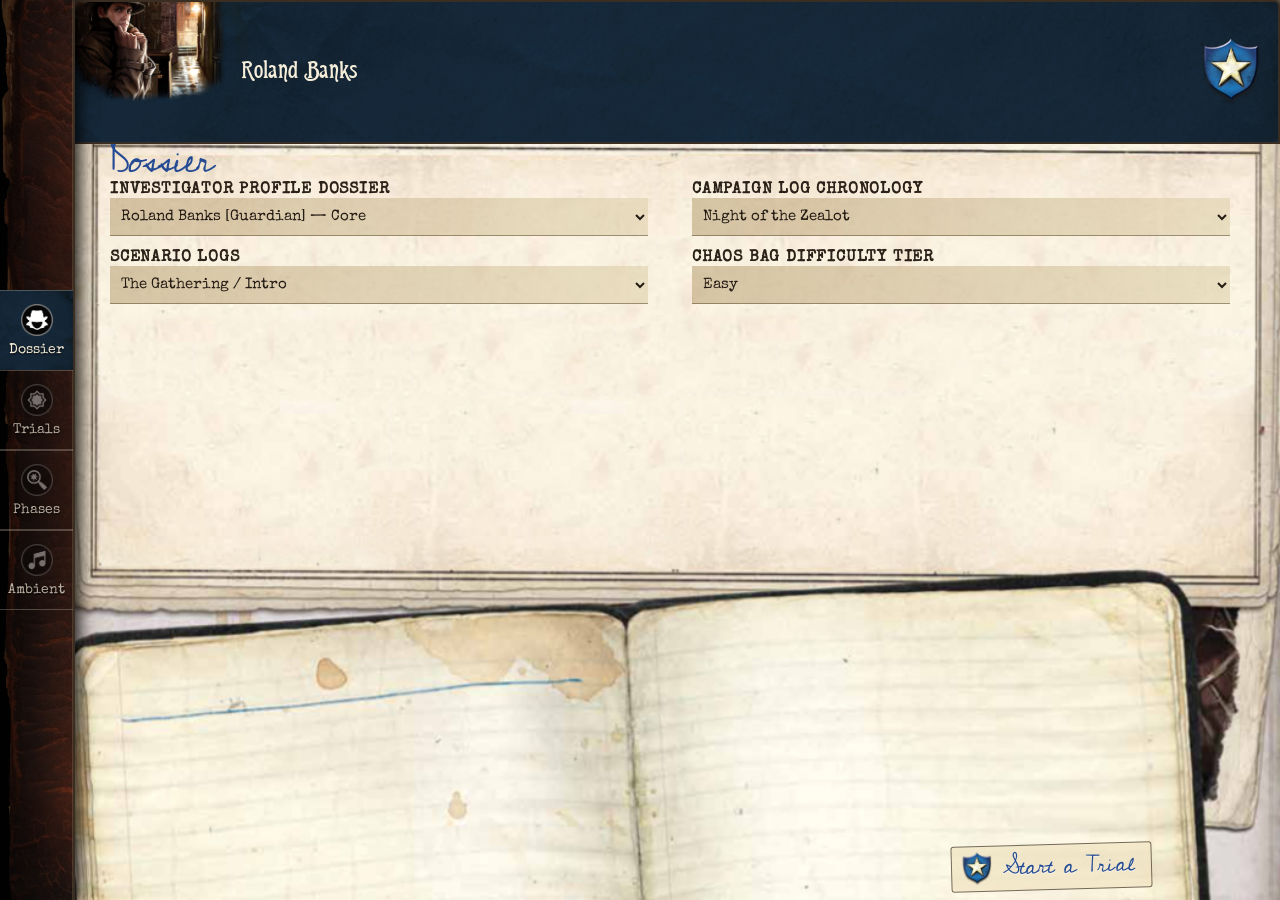
==== commit 4edc6e6c: "new html for ios uios2" ====
--- a/index.html
+++ b/index.html
@@ -3,7 +3,7 @@
 <head>
   <meta charset="UTF-8">
   <meta name="viewport" content="width=device-width, initial-scale=1.0, maximum-scale=1.0, user-scalable=no, viewport-fit=cover">
-  <title>Arkham Horror Companion Dossier Notebook</title>
+  <title>Arkham Horror Companion App - Dossier Notebook</title>
   <meta name="theme-color" content="#140f0c">
   <meta name="apple-mobile-web-app-capable" content="yes">
   <meta name="apple-mobile-web-app-status-bar-style" content="black-translucent">
--- a/styles.css
+++ b/styles.css
@@ -57,7 +57,8 @@
   overflow: hidden;
   display: flex;
   flex-direction: column;
-  padding: calc(4px + env(safe-area-inset-top)) calc(4px + env(safe-area-inset-right)) calc(4px + env(safe-area-inset-bottom)) calc(60px + env(safe-area-inset-left));
+  /*padding: calc(4px + env(safe-area-inset-top)) calc(4px + env(safe-area-inset-right)) calc(4px + env(safe-area-inset-bottom)) calc(60px + env(safe-area-inset-left));*/
+  padding: 0 0 0 45px;
 }
 
 /* Textured Dark Class Banner - Solid Color Update */
@@ -69,7 +70,7 @@
   background-blend-mode: multiply;
   border: 2px solid var(--panel-border);
   border-radius: 6px 6px 0 0;
-  padding: 6px 12px;
+  padding: 0px 12px 0px 12px;
   display: flex;
   align-items: center;
   gap: 12px;
@@ -83,8 +84,8 @@
 
 .header-portrait-frame {
   position: relative;
-  width: 70px;
-  height: 70px;
+  width: 170px;
+  height: auto;
   flex-shrink: 0;
   order: 1;
 }
@@ -94,6 +95,7 @@
   height: 100%;
   border-radius: 0;
   object-fit: cover;
+  object-position: 0px -32px; /* X-axis (right) and Y-axis (down) */
   border: none;
 }
 
@@ -136,13 +138,13 @@
 
 .elder-sign-flash {
   display: none;
-  margin-top: 4px;
-  padding: 2px 6px;
+  margin: 0;
+  padding: 0 0 0 10px;
   color: #ffe0a3;
   background: rgba(8, 22, 42, 0.78);
-  border-left: 3px solid #f2c94c;
+  border-left: 10px solid #f2c94c;
   font-family: 'Teutonic', serif;
-  font-size: 1.05rem;
+  font-size: 1.2rem;
   font-weight: normal;
   line-height: 1.15;
   text-shadow: 0 1px 2px #000;
@@ -200,7 +202,7 @@
   }
 
   body {
-    padding-left: calc(79px + env(safe-area-inset-left));
+   /* padding-left: calc(79px + env(safe-area-inset-left));*/
   }
 
   .pwa-navbar-tabs {
@@ -220,22 +222,26 @@
     font-size: 1.05rem;
   }
 
-  .header-portrait-frame,
+  .header-portrait-frame {
+    width: 20%;
+    height: 100%;
+  }
+  
   .class-mood-icon {
-    width: 38px;
-    height: 38px;
+    width: auto;
+	max-width: 250px;
+    height: 120%;
   }
 
   .investigator-sticky-header {
     min-height: 44px;
     height: 44px;
-    padding: 2px 8px;
+    padding: 0px 8px 0px 8px;
     gap: 8px;
   }
 
   .investigator-sticky-header:has(.elder-sign-flash.is-visible) {
-    height: auto;
-    min-height: 70px;
+        min-height: 70px;
   }
 
   .nav-tab-item span {
@@ -434,9 +440,9 @@
   flex: 1;
   background: var(--panel-bg);
   background-image: url('images/textures/paper01.png');
-  border-inline: 2px solid var(--panel-border);
-  border-bottom: 2px solid var(--panel-border);
-  padding: 10px;
+ /*  border-inline: 2px solid var(--panel-border);
+  border-bottom: 2px solid var(--panel-border);*/
+  padding: 0 0 0 10px;
   overflow-y: auto;
   min-height: 0;
 }
@@ -510,8 +516,8 @@
   background-image: url('images/textures/dossier3.png');
   background-repeat: no-repeat;
   background-size: 100% auto;
-  background-position: center top;
-  padding: clamp(54px, 8vw, 92px) 7% 0;
+  background-position: center -100px;
+  padding: 0 50px 0 55px;
 }
 
 .dossier-title {
@@ -527,7 +533,7 @@
 #view-setup .form-group label {
   color: #2b2118;
   font-family: 'Special Elite', 'Courier New', monospace;
-  font-size: 0.76rem;
+  font-size: 1rem;
   font-weight: bold;
   letter-spacing: 0.05em;
   text-transform: uppercase;
@@ -599,7 +605,7 @@
 
 @media (max-width: 932px) {
   #view-setup {
-    padding-top: 64px;
+    padding-top: 1em;
   }
 
   #view-setup .setup-grid {
@@ -610,7 +616,7 @@
 
   #view-setup select {
     height: 36px;
-    font-size: 0.73rem;
+    font-size: 1rem;
   }
 }
 
@@ -647,6 +653,7 @@
 
 .arena-left {
   gap: 12px;
+  padding: 15px 0 0 35px;
   justify-content: flex-start;
 }
 
@@ -672,7 +679,7 @@
   gap: 6px;
   font-family: 'Teutonic', serif;
   font-weight: normal;
-  font-size: 1.4rem;
+  font-size: 32px;
   cursor: pointer;
   border-radius: 4px;
   border: 2px solid var(--panel-border);
@@ -799,7 +806,7 @@
 
 .chaos-draw-controls .btn {
   flex: 1;
-  height: 48px;
+  height: 75px;
 }
 
 .chaos-draw-controls .bag-button {
@@ -822,8 +829,11 @@
   background-position: 0 0;
   border: 2px solid #7542a1;
   color: #f4edd9;
-  text-shadow: none;
-  box-shadow: inset 0 1px 1px rgba(255, 255, 255, 0.12);
+  text-shadow: 0px 4px 10px rgba(0, 0, 0, 1), 
+               0px 8px 20px rgba(0, 0, 0,1), 
+               0px 16px 40px rgba(0, 0, 0, 0.2);
+  font-size: 1.25em;
+  box-shadow: inset 0 1px 1px rgba(123, 456, 789, 1);
 }
 
 .chaos-draw-controls .draw-chaos-button:active {
@@ -838,7 +848,7 @@
 .shroud-label,
 .bonus-skills-row .bonus-skill-label span {
   font-family: 'Teutonic', serif;
-  font-size: 24px !important;
+  font-size: 32px !important;
   font-weight: normal;
   line-height: 1;
   letter-spacing: normal;
@@ -1051,6 +1061,8 @@
   background: rgba(0, 0, 0, 0.52);
   padding: 6px 8px;
   border-radius: 4px;
+  font-weight:500;
+  font-size: .85rem;
   text-shadow: 0 1px 2px rgba(0, 0, 0, 1);
 }
 
@@ -1189,7 +1201,7 @@
   height: 100%;
   min-height: 0;
   overflow: auto;
-  padding: 6px 4px;
+
 }
 
 .phase-flow-step {
@@ -1200,7 +1212,7 @@
   flex-direction: column;
   align-items: center;
   justify-content: flex-end;
-  padding: 7px 4px 0;
+  padding: 0;
   border: 1px solid rgba(49, 42, 35, 0.36);
   background: rgba(246, 241, 225, 0.82);
   background-image: linear-gradient(rgba(246, 241, 225, 0.2), rgba(246, 241, 225, 0.2)), url('images/textures/paper01.png');
@@ -1233,9 +1245,6 @@
   height: clamp(58px, 10vw, 116px);
   max-height: 68%;
   object-fit: contain;
-  border: 4px solid #050505;
-  border-radius: 50%;
-  background: #050505;
   filter: drop-shadow(0 2px 1px rgba(0, 0, 0, 0.5));
 }
 
@@ -1329,23 +1338,30 @@
 }
 .phase-reset-flow { cursor: pointer; }
 
-@media (max-width: 932px) {
+@media (max-width: 1200px) {
   .phase-flow-board {
-    column-gap: 46px;
-    row-gap: 12px;
+    column-gap: 2px;
+    row-gap: 2px;
     grid-template-rows: repeat(3, minmax(96px, 1fr));
-    padding: 4px 2px;
+  padding: 6px 10px 0 35px;
   }
 
   .phase-flow-step {
     min-height: 96px;
   }
 
-  .phase-flow-step.flow-right::after { right: -40px; }
-  .phase-flow-step.flow-left::after { left: -40px; }
+  .phase-flow-step.flow-right::after { 
+	right: -40px; 
+		display:none;
+	}
+  .phase-flow-step.flow-left::after { 
+	left: -40px; 
+		display:none;
+	}
   .phase-flow-step.flow-down::after {
     width: 102px;
     right: -61px;
+	display:none;
   }
 
   .phase-flow-step.flow-down:nth-child(5)::after { left: -61px; }
@@ -1498,7 +1514,7 @@
   right: auto;
   bottom: 0;
   left: 0;
-  width: calc(56px + env(safe-area-inset-left));
+  width: calc(75px + env(safe-area-inset-left));
   height: auto;
   background-color: #050403;
   background-image: linear-gradient(90deg, rgba(0, 0, 0, 0.72), rgba(0, 0, 0, 0.26)), url('images/textures/leather.png');
@@ -1531,16 +1547,20 @@
   gap: 2px;
   padding-left: 0;
   text-align: center;
+  min-height:5rem; 
+    border-top: 1px solid rgba(234, 225, 204, 0.26);
 }
 
 .nav-tab-item + .nav-tab-item {
   border-top: 1px solid rgba(234, 225, 204, 0.26);
+  border-bottom: 1px solid rgba(234, 225, 204, 0.26);
 }
 
 .nav-tab-item img {
-  width: 24px;
-  height: 24px;
+  width: 32px;
+  height: 32px;
   object-fit: contain;
+  margin: 0 0 5px 0;
   opacity: 0.4;
 }
 
@@ -1558,8 +1578,10 @@
 }
 
 .nav-tab-item span {
-  font-size: 0.75rem;
-  font-weight: bold;
+  font-size: .85rem;
+  font-weight: normal;
+  font-family: 'Special Elite', 'Courier New', monospace;
+
 }
 
 /* Actions */
@@ -1678,6 +1700,7 @@
   display: flex;
   flex-direction: column;
   gap: 10px;
+  padding: 25px 75px 0 75px ;
 }
 
 .audio-dashboard {
@@ -1688,6 +1711,9 @@
   align-items: center;
   gap: 12px;
   border: 1.5px solid var(--panel-border);
+  background-image: url(images/textures/notebook.png);
+  background-position-x: center;
+  background-position-y: center;
 }
 
 .audio-btn {
@@ -1701,17 +1727,73 @@
   cursor: pointer;
 }
 
+/* 1. THE MAIN INPUT WRAPPER */
 .scrubber {
+  -webkit-appearance: none;
+  appearance: none;
   flex: 1;
+  height: 1px;              /* Purely a transparent hit-box for finger touch */
+  background: transparent;   /* Keep this transparent so it doesn't look like a giant bar */
+  clip-path: inset(-10px 0px -10px 0px); 
+  cursor: pointer;
+}
+
+/* 2. CHROME, SAFARI, & EDGE STYLES */
+.scrubber::-webkit-slider-runnable-track {
+  width: 100%;
+  height: 8px;               /* UNPLAYED AREA: The precise track height */
+  background: #ccc;          /* UNPLAYED AREA: Default gray background track */
+  border-radius: 4px;
+}
+
+.scrubber::-webkit-slider-thumb {
+  -webkit-appearance: none;
+  appearance: none;
+  width: 18px;               /* Ball size (Taller than the 8px track) */
+  height: 18px;
+  border-radius: 50%;
+  background: var(--class-color);  
+  margin-top: -5px;          /* Perfectly centers the 18px ball over the 8px track */
+  
+  /* Drop shadow gives depth, and the long shadow paints the played area */
+  box-shadow: 0 1px 3px rgba(0, 0, 0, 0.4), -100vw 0 0 100vw var(--class-color); 
+  cursor: pointer;
+}
+
+/* 3. FIREFOX STYLES */
+.scrubber::-moz-range-track {
+  width: 100%;
+  height: 8px;               /* UNPLAYED AREA: Precise track height */
+  background: #ccc;          /* UNPLAYED AREA: Gray */
+  border-radius: 4px;
+}
+
+.scrubber::-moz-range-progress {
   height: 8px;
-  accent-color: var(--panel-border);
-}
+  background: var(--class-color);  /* PLAYED AREA: Dynamic theme color */
+  border-radius: 4px 0 0 4px;
+}
+
+.scrubber::-moz-range-thumb {
+  width: 18px;               
+  height: 18px;
+  border-radius: 50%;
+  background: var(--class-color);  
+  border: none;              
+  cursor: pointer;
+}
+
+
+
+
+
+
 
 .track-list {
   display: grid;
   grid-template-columns: repeat(2, minmax(0, 1fr));
   grid-template-rows: repeat(2, minmax(0, 1fr));
-  gap: 8px;
+  gap: 18px;
 }
 
 .track-item {
@@ -1726,6 +1808,8 @@
   align-items: center;
   justify-content: space-between;
   border: 1.5px solid var(--panel-border);
+      font-weight: normal;
+    font-family: 'Special Elite', 'Courier New', monospace;
 }
 
 .track-item.active {
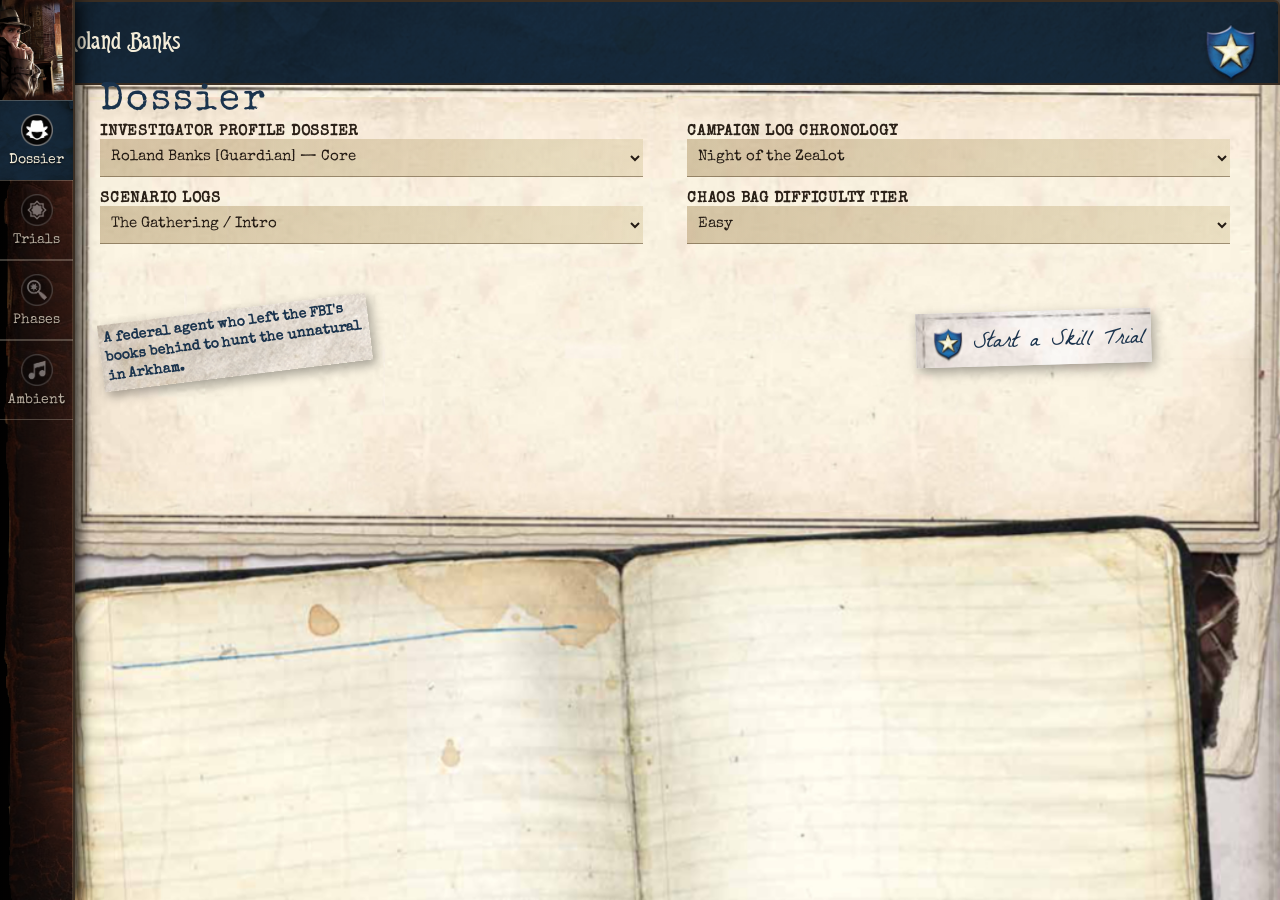
==== commit 1f32f118: "new layotu newuish" ====
--- a/index.html
+++ b/index.html
@@ -17,14 +17,10 @@
 
   <!-- PROFILE BANNER -->
   <div class="investigator-sticky-header" id="dynamic-class-skin">
-    <div class="header-portrait-frame investigator-profile-trigger" role="button" tabindex="0" aria-label="Open investigator profile" onclick="toggleInvestigatorModal(true)">
-      <img id="card-portrait" class="header-portrait" src="images/investigators/roland.png" alt="Portrait">
-    </div>
     <div class="header-meta">
       <div class="header-top-row">
         <h2 id="card-name">Roland Banks</h2>
       </div>
-      <div id="elder-sign-flash" class="elder-sign-flash" role="status" aria-live="assertive"></div>
     </div>
     <img id="class-mood-badge" class="class-mood-icon" src="images/icons/class_guardian.png" alt="Class Badge">
   </div>
@@ -93,9 +89,11 @@
           </select>
         </div>
       </div>
+	   <p id="profile-flavor" class="profile-flavor-main">A federal agent who left the FBI's books behind to hunt the unnatural in Arkham.</p>
+      
       <button class="dossier-start-trial" type="button" onclick="switchActiveTab('arena')">
         <img id="dossier-start-class-icon" src="images/icons/class_guardian.png" alt="">
-        <span>Start a Trial</span>
+        <span>Start a Skill Trial</span>
       </button>
     </div>
 
@@ -203,6 +201,9 @@
 
   <!-- FIXED BOTTOM NAVIGATION -->
   <div class="pwa-navbar-tabs">
+    <div class="nav-investigator-photo investigator-profile-trigger" role="button" tabindex="0" aria-label="Open investigator profile" onclick="toggleInvestigatorModal(true)">
+      <img id="card-portrait" class="header-portrait" src="images/investigators/roland.png" alt="Portrait">
+    </div>
     <div id="tab-btn-setup" class="nav-tab-item active-tab" onclick="switchActiveTab('setup')">
       <img src="images/icons/tab_investigator.png" alt="Setup">
       <span>Dossier</span>
@@ -237,14 +238,26 @@
   <div id="investigator-modal" class="popover-overlay" onclick="toggleInvestigatorModal(false)">
     <div class="popover-container investigator-profile-modal" onclick="event.stopPropagation()">
       <div class="profile-modal-heading">
-        <h2 id="profile-name">Roland Banks</h2>
+        <div class="profile-name-controls">
+          <button class="profile-nav-button" type="button" onclick="cycleInvestigator(-1)" aria-label="Previous investigator"><img src="images/icons/arrow-left.svg" alt=""></button>
+          <h2 id="profile-name">Roland Banks</h2>
+          <button class="profile-nav-button" type="button" onclick="cycleInvestigator(1)" aria-label="Next investigator"><img src="images/icons/arrow-right.svg" alt=""></button>
+        </div>
         <button class="modal-close" onclick="toggleInvestigatorModal(false)" aria-label="Close profile">×</button>
       </div>
-      <img id="profile-portrait" class="profile-portrait" src="images/investigators/roland.png" alt="Investigator portrait">
-      <h3>Ability</h3>
-      <p id="profile-ability">Reaction: After you defeat an enemy: Discover 1 clue at your location. (Limit once per round.)</p>
-      <h3>Elder Sign</h3>
-      <div id="profile-elder">Effect: <img src="images/icons/chaos_eldersign.png" class="token-icon" alt="Elder Sign"> +1 for each clue on your location.</div>
+      <div class="profile-id-card">
+        <div class="profile-id-photo">
+          <img id="profile-portrait" class="profile-portrait" src="images/investigators/roland.png" alt="Investigator portrait">
+          <img id="profile-class-icon" class="profile-class-icon" src="images/icons/class_guardian.png" alt="Investigator class">
+        </div>
+        <p id="profile-flavor" class="profile-flavor">A federal agent who left the FBI's books behind to hunt the unnatural in Arkham.</p>
+      </div>
+      <div class="profile-case-notes">
+        <h3>Ability</h3>
+        <p id="profile-ability"><b>Reaction:</b> After you defeat an enemy: Discover 1 clue at your location. (Limit once per round.)</p>
+        <h3>Elder Sign</h3>
+        <div id="profile-elder"><b>Effect:</b> <img src="images/icons/chaos_eldersign.png" class="token-icon" alt="Elder Sign"> +1 for each clue on your location.</div>
+      </div>
     </div>
   </div>
 
--- a/styles.css
+++ b/styles.css
@@ -1,4 +1,4 @@
-@import url('https://fonts.googleapis.com/css2?family=Alegreya+Sans:wght@400;500;600;700&family=Cedarville+Cursive&family=Special+Elite&display=swap');
+@import url('https://fonts.googleapis.com/css2?family=Alegreya+Sans:wght@400;500;600;700&family=La+Belle+Aurore&family=Special+Elite&display=swap');
 
 @font-face {
   font-family: 'Teutonic';
@@ -95,7 +95,7 @@
   height: 100%;
   border-radius: 0;
   object-fit: cover;
-  object-position: 0px -32px; /* X-axis (right) and Y-axis (down) */
+  object-position: center top;
   border: none;
 }
 
@@ -119,13 +119,15 @@
   flex-direction: column;
   justify-content: center;
   min-width: 0;
+  padding-left:5px;
 }
 
 .header-top-row {
   display: flex;
-  align-items: baseline;
-  justify-content: space-between;
+  align-items: center;
+  justify-content: flex-start;
   gap: 6px;
+  min-width: 0;
 }
 
 .header-meta h2 {
@@ -139,15 +141,19 @@
 .elder-sign-flash {
   display: none;
   margin: 0;
-  padding: 0 0 0 10px;
+  padding: 0 0 0 7px;
   color: #ffe0a3;
-  background: rgba(8, 22, 42, 0.78);
-  border-left: 10px solid #f2c94c;
+  background: transparent;
+  border-left: 4px solid #f2c94c;
   font-family: 'Teutonic', serif;
-  font-size: 1.2rem;
+  font-size: 1rem;
   font-weight: normal;
-  line-height: 1.15;
+  line-height: 1;
   text-shadow: 0 1px 2px #000;
+  white-space: nowrap;
+  overflow: hidden;
+  text-overflow: ellipsis;
+  min-width: 0;
 }
 
 .elder-sign-flash.is-visible {
@@ -202,7 +208,7 @@
   }
 
   body {
-   /* padding-left: calc(79px + env(safe-area-inset-left));*/
+   padding-left: calc(69px + env(safe-area-inset-left));
   }
 
   .pwa-navbar-tabs {
@@ -238,10 +244,6 @@
     height: 44px;
     padding: 0px 8px 0px 8px;
     gap: 8px;
-  }
-
-  .investigator-sticky-header:has(.elder-sign-flash.is-visible) {
-        min-height: 70px;
   }
 
   .nav-tab-item span {
@@ -267,7 +269,7 @@
   }
 
   .main-viewport {
-    padding: 8px;
+    
   }
 
   select {
@@ -440,10 +442,7 @@
   flex: 1;
   background: var(--panel-bg);
   background-image: url('images/textures/paper01.png');
- /*  border-inline: 2px solid var(--panel-border);
-  border-bottom: 2px solid var(--panel-border);*/
-  padding: 0 0 0 10px;
-  overflow-y: auto;
+  /*background-color: var(--class-color);*/
   min-height: 0;
 }
 
@@ -455,6 +454,34 @@
 
 .view-panel.active-view {
   display: flex;
+}
+
+#view-music.view-panel.active-view {
+  display: flex;
+  position: relative; /* Establishes a positioning context for the background layer */
+  z-index: 1; /* Ensures your text/content stays on top */
+}
+
+/* This creates an isolated background layer just for this panel */
+#view-music.view-panel.active-view::before {
+  content: "";
+  position: absolute;
+  top: 0;
+  left: 0;
+  right: 0;
+  bottom: 0;
+  
+  /* Your background image properties */
+  background-image: url(images/textures/music02.png);
+  background-size: 85%;
+  background-position: right;
+  background-repeat: no-repeat;
+  
+  /* Adjust this value to control the exact transparency (0.0 to 1.0) */
+  opacity: 0.5; 
+  
+  /* Keeps the background behind the panel's content */
+  z-index: -1; 
 }
 
 /* Form Layouts */
@@ -522,18 +549,18 @@
 
 .dossier-title {
   margin: 0 0 5px;
-  color: #244a94;
-  font-family: 'Cedarville Cursive', 'Segoe Print', cursive;
+  color: var(--class-color);
+  font-family: 'Special Elite', 'Courier New', monospace;
   font-size: clamp(1.9rem, 3.5vw, 2.35rem);
   font-weight: normal;
-  letter-spacing: -2px;
+  letter-spacing: 0.06em;
   line-height: 0.9;
 }
 
 #view-setup .form-group label {
   color: #2b2118;
   font-family: 'Special Elite', 'Courier New', monospace;
-  font-size: 1rem;
+  font-size: 15px;
   font-weight: bold;
   letter-spacing: 0.05em;
   text-transform: uppercase;
@@ -578,18 +605,29 @@
   gap: 9px;
   width: max-content;
   min-height: 44px;
-  margin: auto 7% 10px auto;
-  padding: 5px 16px 5px 8px;
-  border: 1.5px solid rgba(50, 40, 29, 0.66);
-  border-radius: 3px;
-  background: rgba(239, 227, 193, 0.7);
-  color: #244a94;
-  font-family: 'Cedarville Cursive', 'Segoe Print', cursive;
+  margin: -65px 7% 10px auto;
+  padding: 15px 5px 5px 15px; /* Cleaned up shorthand padding */
+  
+  /* Typography */
+  color: var(--class-color);
+  font-family: 'La Belle Aurore', 'Segoe Print', cursive;
   font-size: 1.45rem;
   line-height: 1;
-  text-shadow: 0 1px 0 rgba(255, 255, 255, 0.6);
+  text-shadow: 0 1px 0 rgba(255, 255, 255, 0);
+  
+  /* Interaction & Aesthetics */
   cursor: pointer;
   transform: rotate(-1.6deg);
+  border: 0; /* Removed !important unless absolutely required by a framework */
+  
+  /* Texture Background */
+  background-image: url('images/textures/clipperFlip.png');
+  background-repeat: no-repeat;
+  background-position: -20px -25px; /* Fixed: Added 'px' to the X offset */
+  background-size: 125%; /* Optional: ensures the texture scales nicely */
+  
+  /* Shadow Effect */
+  box-shadow: 3px 5px 12px rgba(0, 0, 0, 0.35);
 }
 
 .dossier-start-trial img {
@@ -598,6 +636,31 @@
   object-fit: contain;
 }
 
+.investigator-sticky-header .class-mood-icon {
+  order: 3;
+  width: 62px;
+  height: 62px;
+  margin: 0 4px 0 auto;
+  transform: translateY(12px);
+  position: relative;
+  z-index: 2;
+  flex-shrink: 0;
+}
+
+.investigator-sticky-header .header-meta {
+  order: 2;
+}
+
+@media (max-width: 932px) {
+  .investigator-sticky-header .class-mood-icon {
+    width: 56px;
+    height: 56px;
+    margin-left: auto;
+    margin-right: 4px;
+    transform: translateY(10px);
+  }
+}
+
 .dossier-start-trial:active {
   transform: rotate(-1.6deg) translateY(1px);
   background: rgba(218, 200, 157, 0.92);
@@ -616,7 +679,9 @@
 
   #view-setup select {
     height: 36px;
-    font-size: 1rem;
+    font-size: 17px;
+	font-weight: bold;
+	color: var(--class-color);
   }
 }
 
@@ -635,26 +700,33 @@
   position: absolute;
   inset: 0;
   z-index: 0;
-  background-image: linear-gradient(rgba(251, 248, 240, 0.5), rgba(251, 248, 240, 0.5)), var(--investigator-watermark, url('images/investigators/roland.png'));
+  /*background-image: linear-gradient(rgba(251, 248, 240, 0.5), rgba(251, 248, 240, 0.5)), var(--investigator-watermark, url('images/investigators/roland.png'));
   background-repeat: no-repeat;
-  background-position: center;
+  background-position: left;
   background-size: cover, contain;
-  opacity: 0.2;
+  opacity: 0.75;*/
 }
 
 .arena-left, .arena-right {
   display: flex;
   flex-direction: column;
-  gap: 6px;
   justify-content: space-between;
   position: relative;
   z-index: 1;
+
+}
+
+.arena-right{
+  transform: rotate(3deg);
+  min-height:400px;
+  margin-left:-10px;
 }
 
 .arena-left {
   gap: 12px;
-  padding: 15px 0 0 35px;
+  padding: 8px 0 0 15px;
   justify-content: flex-start;
+  
 }
 
 /* Compact INLINE Skill Modules */
@@ -684,10 +756,14 @@
   border-radius: 4px;
   border: 2px solid var(--panel-border);
   background-color: transparent;
-  background-image: url('images/textures/paper01.png');
   background-size: cover;
   background-position: center;
   background-blend-mode: soft-light;
+  background:
+    linear-gradient(rgba(255,255,255,0.5), rgba(255,255,255,0.5)),
+    url('images/textures/paper01.png');
+	background-size: cover;
+	background-repeat: repeat;
   padding: 0 4px;
 }
 
@@ -751,8 +827,9 @@
 }
 
 .calc-row.shroud-row {
-  background: rgba(139, 38, 62, 0.08);
+  background: rgba(139, 38, 62, 0.21);
   border: 2px solid #6b1d2e;
+    background: url(images/textures/papellow.jpg);
 }
 
 .calc-row span {
@@ -786,6 +863,9 @@
   width: 46px;
   height: 46px;
   font-size: 1.5rem;
+  background-image: url(images/textures/clipperFlip.png);
+  background-color: brown;
+  background-size: cover;
 }
 
 .bonus-skill-control span {
@@ -814,6 +894,7 @@
   background: transparent;
   color: var(--panel-border);
   border-color: var(--panel-border);
+  border:none;
 }
 
 .chaos-draw-controls .bag-button img {
@@ -823,7 +904,7 @@
 }
 
 .chaos-draw-controls .draw-chaos-button {
-  background-color: #362a20;
+  background-color: var(--class-color);
   background-image: url('images/textures/cosmic2.png');
   background-size: cover;
   background-position: 0 0;
@@ -838,7 +919,7 @@
 
 .chaos-draw-controls .draw-chaos-button:active {
   transform: scale(0.985);
-  background-color: #1a2740;
+  background-color: var(--class-color);
   background-size: 112%;
   background-position: center;
   filter: brightness(0.72) contrast(1.12) saturate(0.88);
@@ -881,10 +962,11 @@
 }
 
 .bonus-skill-icon {
-  width: 26px;
-  height: 26px;
+  width: 32px;
+  height: 32px;
   object-fit: contain;
   flex-shrink: 0;
+
 }
 
 /* Theater Stage Area */
@@ -894,16 +976,21 @@
   flex-direction: column;
   align-items: center;
   justify-content: center;
-  background: rgba(0, 0, 0, 0.06);
-  background-image: linear-gradient(rgba(251, 248, 240, 0.58), rgba(251, 248, 240, 0.58)), url('images/textures/notebookpaper.png');
-  background-size: cover;
-  background-position: 0 0;
-  background-blend-mode: soft-light;
+  background-color: transparent;
+  background-image: url('images/textures/notePad.png');
+  background-size: 100% auto;
+  background-repeat: no-repeat;
+  background-position: top center;
+  background-blend-mode: normal;
   border: none;
   border-radius: 6px;
   margin-bottom: 2px;
   padding: 6px;
   text-align: center;
+  margin-top: -25px;
+
+  /* Applies the shadow directly to the shape of the PNG texture itself */
+  filter: drop-shadow(0px 0px 16px rgba(0, 0, 0, 1));
 }
 
 .animated-token {
@@ -928,10 +1015,17 @@
 .result-banner {
   font-family: 'Special Elite', 'Courier New', monospace;
   font-weight: normal;
-  font-size: 2rem;
+  font-size: 32px;
   margin-top: 4px;
   line-height: 1.1;
   text-shadow: 0 1px 1px rgba(255, 255, 255, 0.65);
+}
+
+.result-banner.has-skill-outcome {
+  display: inline-flex;
+  align-items: center;
+  justify-content: center;
+  gap: 8px;
 }
 
 .test-score-counters {
@@ -980,6 +1074,14 @@
   text-shadow: 0 1px 1px rgba(255, 255, 255, 0.8), 0 1px 2px rgba(0, 0, 0, 0.38);
 }
 
+.test-skill-marker-icon {
+  position: relative;
+  z-index: 1;
+  width: 27px;
+  height: 27px;
+  object-fit: contain;
+}
+
 .test-score-vs {
   color: var(--text-dark);
   font-family: 'Teutonic', serif;
@@ -1001,21 +1103,34 @@
 .token-theater .token-effect-text {
   color: var(--text-dark);
   font-family: 'Special Elite', 'Courier New', monospace;
-  font-size: 0.9rem;
+  font-size: 16px;
+  font-weight: normal;
+  max-width: 300px;
+  background: url(images/textures/paper01.png);
+  box-shadow: 3px 5px 12px rgba(0, 0, 0, 0.35);
+	padding: 5px 3px;
+}
+
+/* Dynamically hides the box completely if there is no text or content inside */
+.token-theater .token-effect-text:empty {
+  display: none !important;
 }
 
 .token-theater.test-success {
   border-color: var(--success-green);
-  background-color: rgba(41, 115, 57, 0.16);
+  filter: drop-shadow(0 0 16px #013220 );
+  /* background-color: rgba(41, 115, 57, 0.16);
   box-shadow: 0 0 0 3px rgba(28, 82, 40, 0.45), 0 0 22px rgba(42, 137, 65, 0.58), inset 0 0 26px rgba(111, 205, 118, 0.22);
+  */ 
   animation: successTheaterBurst 0.7s ease-out;
 }
 
 .token-theater.test-failure {
   border-color: var(--fail-red);
-  background-color: rgba(128, 26, 26, 0.15);
+  filter: drop-shadow(0 0 16px #8B0000);
+  /*background-color: rgba(128, 26, 26, 0.15);
   box-shadow: 0 0 0 3px rgba(128, 26, 26, 0.46), 0 0 22px rgba(178, 43, 43, 0.55), inset 0 0 26px rgba(191, 62, 62, 0.2);
-  animation: failureTheaterBurst 0.7s ease-out;
+  */ animation: failureTheaterBurst 0.7s ease-out;
 }
 
 .token-theater.test-success .result-banner {
@@ -1029,10 +1144,14 @@
 }
 
 .token-theater.test-success .animated-token {
+  border: 5px solid green);
+  box-shadow: 0 0 0 3px rgba(12, 72, 27, 0.9), 0 0 15px rgba(48, 162, 60, 0.85);
   filter: drop-shadow(0 0 10px rgba(48, 162, 60, 0.68));
 }
 
 .token-theater.test-failure .animated-token {
+  border: 5px solid red);
+  box-shadow: 0 0 0 3px rgba(103, 13, 18, 0.92), 0 0 15px rgba(165, 28, 28, 0.9);
   filter: drop-shadow(0 0 10px rgba(165, 28, 28, 0.68));
 }
 
@@ -1044,6 +1163,7 @@
   background-blend-mode: normal;
   border-color: #85cfff;
   box-shadow: 0 0 0 3px rgba(91, 190, 255, 0.68), 0 0 28px rgba(58, 150, 255, 0.82), inset 0 0 30px rgba(118, 184, 236, 0.2);
+  filter: drop-shadow(0 0 16px rgba(91, 190, 255, 0.82));
   animation: elderSignTheaterBurst 0.9s ease-out;
 }
 
@@ -1053,6 +1173,8 @@
 }
 
 .token-theater.elder-sign-result .animated-token {
+  border-color: rgba(126, 216, 255, 0.98);
+  box-shadow: 0 0 0 3px rgba(12, 62, 106, 0.92), 0 0 16px rgba(126, 216, 255, 0.95);
   filter: drop-shadow(0 0 16px rgba(126, 216, 255, 0.95));
 }
 
@@ -1072,6 +1194,30 @@
   padding: 6px 8px;
   border-radius: 4px;
   text-shadow: none;
+}
+
+.token-theater.elder-sign-result .token-effect-text.elder-sign-effect-flash {
+  border-left: 5px solid #f2c94c;
+  
+  /* Link the custom flash and pulse animation */
+  animation: elderSignBannerFlash 1.5s ease-in-out infinite;
+}
+
+/* The custom animation keyframes for the solid pulse/glow */
+@keyframes elderSignBannerFlash {
+  0% {
+    box-shadow: 0 0 8px rgba(127, 216, 255, 0.5);
+    filter: brightness(1);
+  }
+  50% {
+    /* The peak of the pulse: heavy glow and increased brightness */
+    box-shadow: 0 0 25px rgba(127, 216, 255, 0.95), 0 0 10px rgba(242, 201, 76, 0.4);
+    filter: brightness(1.3);
+  }
+  100% {
+    box-shadow: 0 0 8px rgba(127, 216, 255, 0.5);
+    filter: brightness(1);
+  }
 }
 
 .token-theater.elder-sign-result .token-effect-text strong,
@@ -1249,7 +1395,7 @@
 }
 
 .phase-flow-step > span {
-  width: calc(100% + 8px);
+  width: calc(100% + 1px);
   min-height: 28px;
   margin-top: 3px;
   padding: 8px 4px 3px 4px;
@@ -1336,6 +1482,11 @@
   right: auto;
   left: -70px;
 }
+
+/* Keep the round track inside its scroll frame: omit the two long vertical links. */
+.phase-flow-step.flow-down::after {
+  display: none;
+}
 .phase-reset-flow { cursor: pointer; }
 
 @media (max-width: 1200px) {
@@ -1343,7 +1494,7 @@
     column-gap: 2px;
     row-gap: 2px;
     grid-template-rows: repeat(3, minmax(96px, 1fr));
-  padding: 6px 10px 0 35px;
+  padding: 6px 10px 0 28px;
   }
 
   .phase-flow-step {
@@ -1528,9 +1679,30 @@
   border-radius: 0;
   overflow: hidden;
   z-index: 100;
-  justify-content: center;
+  justify-content: flex-start;
   gap: 0;
   padding: env(safe-area-inset-top) 0 env(safe-area-inset-bottom) env(safe-area-inset-left);
+}
+
+.nav-investigator-photo {
+  width: 62px;
+  height: 72px;
+  flex: 0 0 100px;
+  margin: 0px;
+  padding: 0px;
+  /*background: #d9cda9 url('images/textures/paper01.png') center / cover;
+  border: 2px solid #1c1712;
+  box-shadow: 2px 3px 5px rgba(0, 0, 0, 0.82), inset 0 0 0 1px rgba(255, 247, 218, 0.72);
+  */ transform: rotate(-3deg);
+  cursor: pointer;
+}
+
+.nav-investigator-photo .header-portrait {
+  display: block;
+  width: 100%;
+  height: 100%;
+  object-fit: cover;
+  object-position: center top;
 }
 
 .nav-tab-item {
@@ -1582,6 +1754,21 @@
   font-weight: normal;
   font-family: 'Special Elite', 'Courier New', monospace;
 
+}
+
+@media (max-width: 932px) {
+  .nav-investigator-photo {
+    width: 106px;
+    height: 100px;
+    flex-basis: 100px;
+    margin-top: -10px;
+    margin-bottom: 0px;
+  }
+
+  .nav-tab-item {
+    flex-basis: 66px;
+    min-height: 66px;
+  }
 }
 
 /* Actions */
@@ -1649,7 +1836,7 @@
   align-items: center;
   gap: 7px;
   color: #244a94;
-  font-family: 'Cedarville Cursive', 'Segoe Print', cursive;
+  font-family: 'La Belle Aurore', 'Segoe Print', cursive;
   font-size: 1.45rem;
   line-height: 1;
 }
@@ -1925,4 +2112,228 @@
   max-height: 32px;
   object-fit: contain;
   vertical-align: middle;
-}
+  margin-top:-10px;
+}
+
+/* Investigator dossier: a clipped, typed identity card. */
+#investigator-modal .investigator-profile-modal {
+  max-width: 560px;
+  padding: 16px 18px 18px;
+  background-color: #f3ead2;
+  background-image: url('images/textures/notebookpaper.png');
+  background-size: cover;
+  background-position: center;
+  box-shadow: 0 12px 34px rgba(0, 0, 0, 0.74);
+  display: grid;
+  grid-template-columns: 136px minmax(0, 1fr);
+  column-gap: 18px;
+  align-items: start;
+  overflow: visible;
+}
+
+#investigator-modal .profile-modal-heading {
+  grid-column: 1 / -1;
+  border-bottom: 2px solid #4a3d2d;
+  padding-bottom: 8px;
+}
+
+#investigator-modal .profile-modal-heading h2 {
+  font-family: 'Special Elite', 'Courier New', monospace;
+  font-size: 1.65rem;
+  letter-spacing: 0.04em;
+  color: var(--class-color);
+}
+
+.profile-name-controls {
+  display: flex;
+  align-items: center;
+  gap: 6px;
+  min-width: 0;
+}
+
+.profile-name-controls h2 {
+  min-width: 0;
+}
+
+.profile-nav-button {
+  width: 46px;
+  height: 46px;
+  flex: 0 0 46px;
+  padding: 3px 3px 3px 3px;
+  border: none;
+  background: transparent;
+  cursor: pointer;
+}
+
+.profile-nav-button img {
+  width: 100%;
+  height: 100%;
+  object-fit: contain;
+  filter: var(--profile-arrow-filter, none);
+}
+
+.profile-nav-button:active {
+  transform: scale(0.9);
+}
+
+#investigator-modal .modal-close {
+  color: #211912;
+  font-family: 'Special Elite', 'Courier New', monospace;
+  font-size: 1.65rem;
+}
+
+.profile-id-photo {
+  position: relative;
+  width: 150px;
+  height: 150px;
+  grid-column: 1;
+  grid-row: 2;
+  margin: 20px 0 0;
+  padding: 5px;
+  background: #fff url('images/textures/paper01.png') center / cover;
+  border: 2px solid #33291f;
+  box-shadow: 3px 4px 8px rgba(0, 0, 0, 0.55), inset 0 0 0 1px rgba(255, 250, 225, 0.8);
+  transform: rotate(-2.5deg);
+  z-index: 3;
+  overflow: visible;
+  border-color: var(--class-color);
+}
+
+#investigator-modal .profile-portrait {
+  width: 100%;
+  height: 100%;
+  margin: 0;
+  border: none;
+  border-radius: 0;
+  object-fit: cover;
+  object-position: center top;
+}
+
+.profile-class-icon {
+  position: absolute;
+  right: -25px;
+  bottom: -18px;
+  width: 54px;
+  height: 54px;
+  object-fit: contain;
+  filter: drop-shadow(1px 2px 2px rgba(0, 0, 0, 0.7));
+  transform: rotate(7deg);
+  z-index: 20;
+}
+
+.profile-id-card {
+  grid-column: 1;
+  grid-row: 2;
+  position: relative;
+  z-index: 3;
+}
+
+.profile-id-card .profile-id-photo {
+  grid-column: auto;
+  grid-row: auto;
+}
+
+.profile-flavor {
+  margin: 14px 0 0;
+  padding: 5px 3px 0;
+  color: #2b2118;
+  font-family: 'Special Elite', 'Courier New', monospace;
+  font-size: 0.72rem;
+  font-style: normal;
+  line-height: 1.35;
+}
+
+.profile-flavor-main {
+  margin: 65px 0 0 0;
+  padding: 5px 5px 5px 5px;
+  color: var(--class-color);
+  font-family: 'Special Elite', 'Courier New', monospace;
+  font-size: 14px;
+  font-style: normal;
+  line-height: 1.35;
+  font-weight: bold;
+  transform: rotate(-7deg);
+  max-width: 270px;
+  background: url(images/textures/paper01.png);
+  
+  /* Adds a realistic, soft drop shadow */
+  box-shadow: 3px 5px 12px rgba(0, 0, 0, 0.35); 
+}
+
+.profile-case-notes {
+  grid-column: 2;
+  grid-row: 2;
+  padding: 20px 10px 10px 30px;
+  border-top: 1px dashed rgba(67, 53, 38, 0.45);
+  background-color: rgba(250, 246, 229, 0.58);
+  /* Establishes positioning context for the isolated background layer */
+  position: relative; 
+  min-height:275px;
+  z-index: 1;
+  overflow: hidden; /* Keeps the scaled background from spilling out */
+}
+
+/* This isolates the texture so its opacity won't affect anything else */
+.profile-case-notes::before {
+  content: "";
+  position: absolute;
+  top: 0;
+  left: 0;
+  right: 0;
+  bottom: 0;
+  background-image: url('images/textures/dossier4.jpg');
+  background-position: -100 -1000;
+  background-size: 100%; /* Keeps your 200% scaling */
+  background-repeat: no-repeat;
+  
+  /* Control the transparency of ONLY the texture image here */
+  opacity: 1; 
+  
+  /* Pushes it behind the text/content of the case notes */
+  z-index: -1; 
+}
+
+#investigator-modal .investigator-profile-modal h3 {
+  margin-top: 11px;
+  text-decoration: none; 
+  color: var(--class-color);
+  font-family: 'La Belle Aurore', 'Segoe Print', cursive;
+  font-size: 1.45rem;
+  font-weight: normal;
+  line-height: 1;
+  border-bottom: 2px solid #333; /* Fixed: Removed the space in 2px */
+ border-top: 2px solid #333; /* Fixed: Removed the space in 2px */
+ display: block;
+  width: 100%;
+  padding: 4px 0 0 0;
+}
+
+#investigator-modal .investigator-profile-modal p,
+#investigator-modal .investigator-profile-modal #profile-elder {
+  color: #201912;
+  font-family: 'Special Elite', 'Courier New', monospace;
+  font-size: 15px;
+  font-weight: auto;
+  line-height: 1;
+  padding: 10px 0 0 0 ;
+}
+
+@media (max-width: 520px) {
+  #investigator-modal .investigator-profile-modal {
+    grid-template-columns: 106px minmax(0, 1fr);
+    column-gap: 12px;
+    padding: 12px;
+  }
+
+  .profile-id-photo {
+    width: 96px;
+    height: 105px;
+  }
+
+  .profile-class-icon {
+    width: 42px;
+    height: 42px;
+    right: -18px;
+    bottom: -13px;
+  }
+}
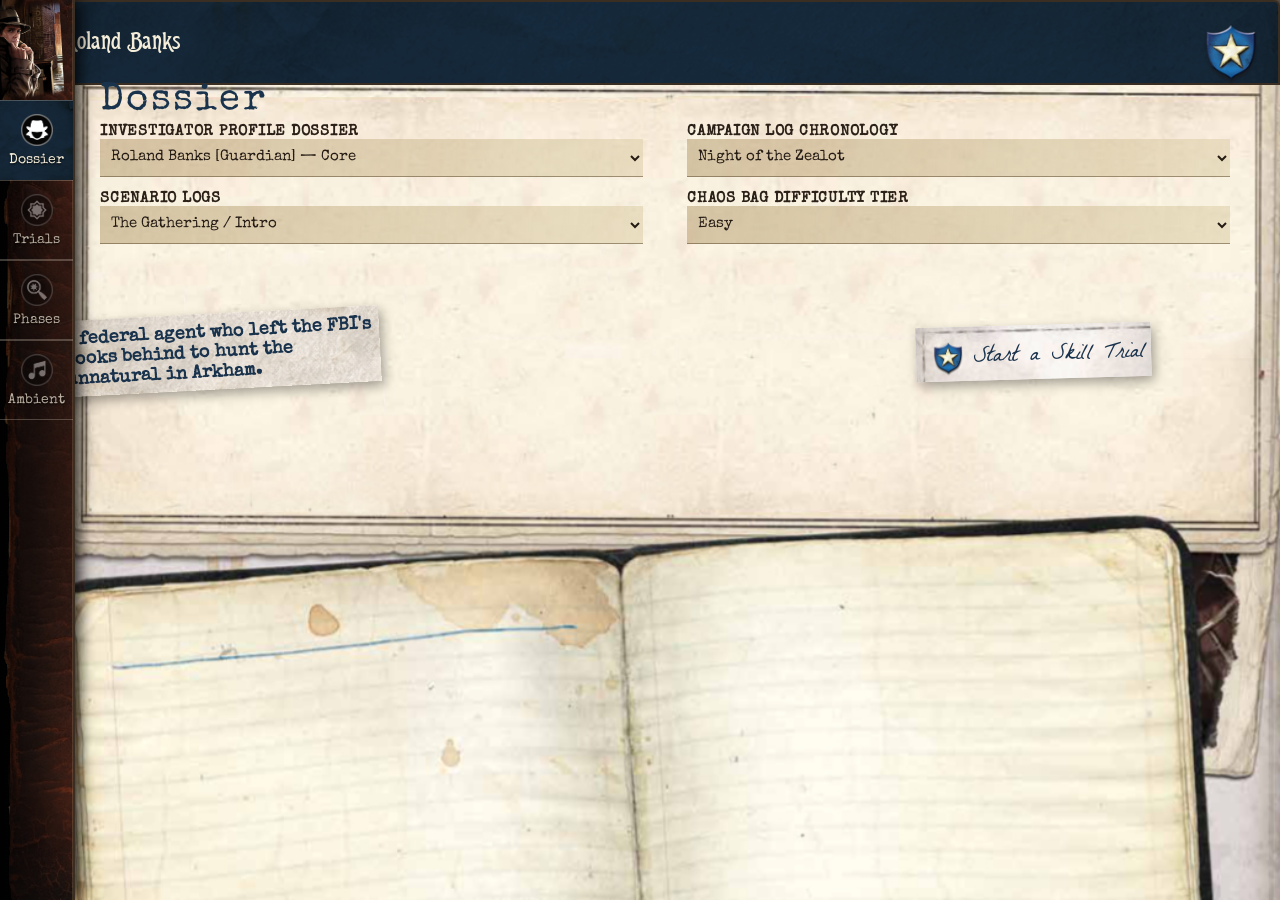
==== commit efdd7c4b: "new html html" ====
--- a/index.html
+++ b/index.html
@@ -22,7 +22,7 @@
         <h2 id="card-name">Roland Banks</h2>
       </div>
     </div>
-    <img id="class-mood-badge" class="class-mood-icon" src="images/icons/class_guardian.png" alt="Class Badge">
+    <img id="class-mood-badge" class="class-mood-icon" src="images/icons/class_guardian.png" alt="Refresh app" role="button" tabindex="0" title="Refresh app" onclick="refreshApp()" onkeydown="if (event.key === 'Enter' || event.key === ' ') { event.preventDefault(); refreshApp(); }">
   </div>
 
   <!-- PANELS VIEWPORT -->
@@ -89,7 +89,7 @@
           </select>
         </div>
       </div>
-	   <p id="profile-flavor" class="profile-flavor-main">A federal agent who left the FBI's books behind to hunt the unnatural in Arkham.</p>
+	   <p id="dossier-flavor" class="profile-flavor-main">A federal agent who left the FBI's books behind to hunt the unnatural in Arkham.</p>
       
       <button class="dossier-start-trial" type="button" onclick="switchActiveTab('arena')">
         <img id="dossier-start-class-icon" src="images/icons/class_guardian.png" alt="">
--- a/styles.css
+++ b/styles.css
@@ -220,7 +220,7 @@
   }
 
   .header-meta h2 {
-    font-size: 1.25rem;
+    font-size: 36px;
   }
 
   .header-meta .ability-snippet,
@@ -894,7 +894,7 @@
   background: transparent;
   color: var(--panel-border);
   border-color: var(--panel-border);
-  border:none;
+
 }
 
 .chaos-draw-controls .bag-button img {
@@ -1103,8 +1103,8 @@
 .token-theater .token-effect-text {
   color: var(--text-dark);
   font-family: 'Special Elite', 'Courier New', monospace;
-  font-size: 16px;
-  font-weight: normal;
+  font-size: 17px;
+  font-weight: bold;
   max-width: 300px;
   background: url(images/textures/paper01.png);
   box-shadow: 3px 5px 12px rgba(0, 0, 0, 0.35);
@@ -1114,6 +1114,7 @@
 /* Dynamically hides the box completely if there is no text or content inside */
 .token-theater .token-effect-text:empty {
   display: none !important;
+
 }
 
 .token-theater.test-success {
@@ -1136,11 +1137,13 @@
 .token-theater.test-success .result-banner {
   animation: successResultStamp 0.65s cubic-bezier(0.175, 0.885, 0.32, 1.275);
   text-shadow: 0 1px 1px #e8ffe7, 0 0 10px rgba(44, 145, 54, 0.72);
+      margin:10px 0 10px 0;
 }
 
 .token-theater.test-failure .result-banner {
   animation: failureResultStamp 0.65s cubic-bezier(0.175, 0.885, 0.32, 1.275);
   text-shadow: 0 1px 1px #ffe8e8, 0 0 10px rgba(150, 21, 21, 0.65);
+      margin:10px 0 10px 0;
 }
 
 .token-theater.test-success .animated-token {
@@ -2244,16 +2247,16 @@
 }
 
 .profile-flavor-main {
-  margin: 65px 0 0 0;
-  padding: 5px 5px 5px 5px;
+  margin: 70px 0 0 -70px;
+  padding: 10px 7px 7px 35px;
   color: var(--class-color);
   font-family: 'Special Elite', 'Courier New', monospace;
-  font-size: 14px;
+  font-size: 18px;
   font-style: normal;
-  line-height: 1.35;
+  line-height: 1.1;
   font-weight: bold;
-  transform: rotate(-7deg);
-  max-width: 270px;
+  transform: rotate(-3deg);
+  max-width: 350px;
   background: url(images/textures/paper01.png);
   
   /* Adds a realistic, soft drop shadow */
